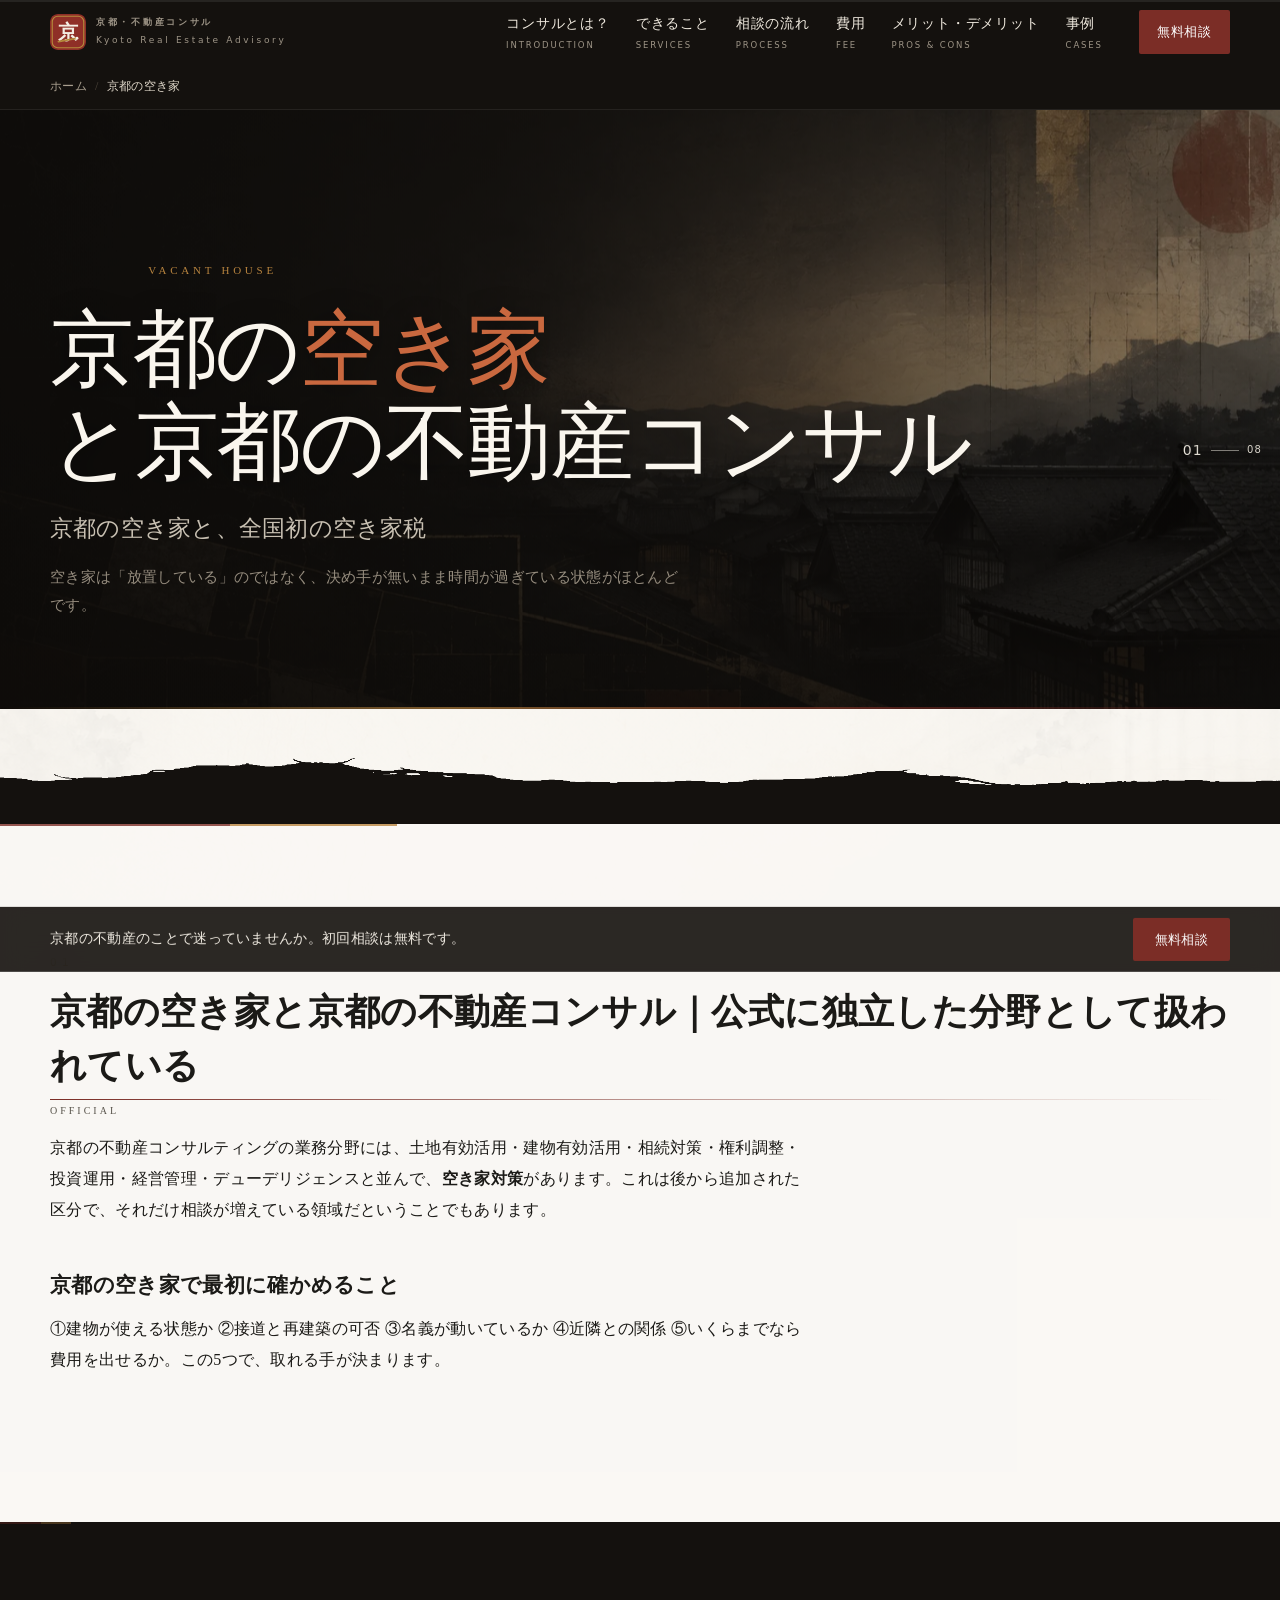
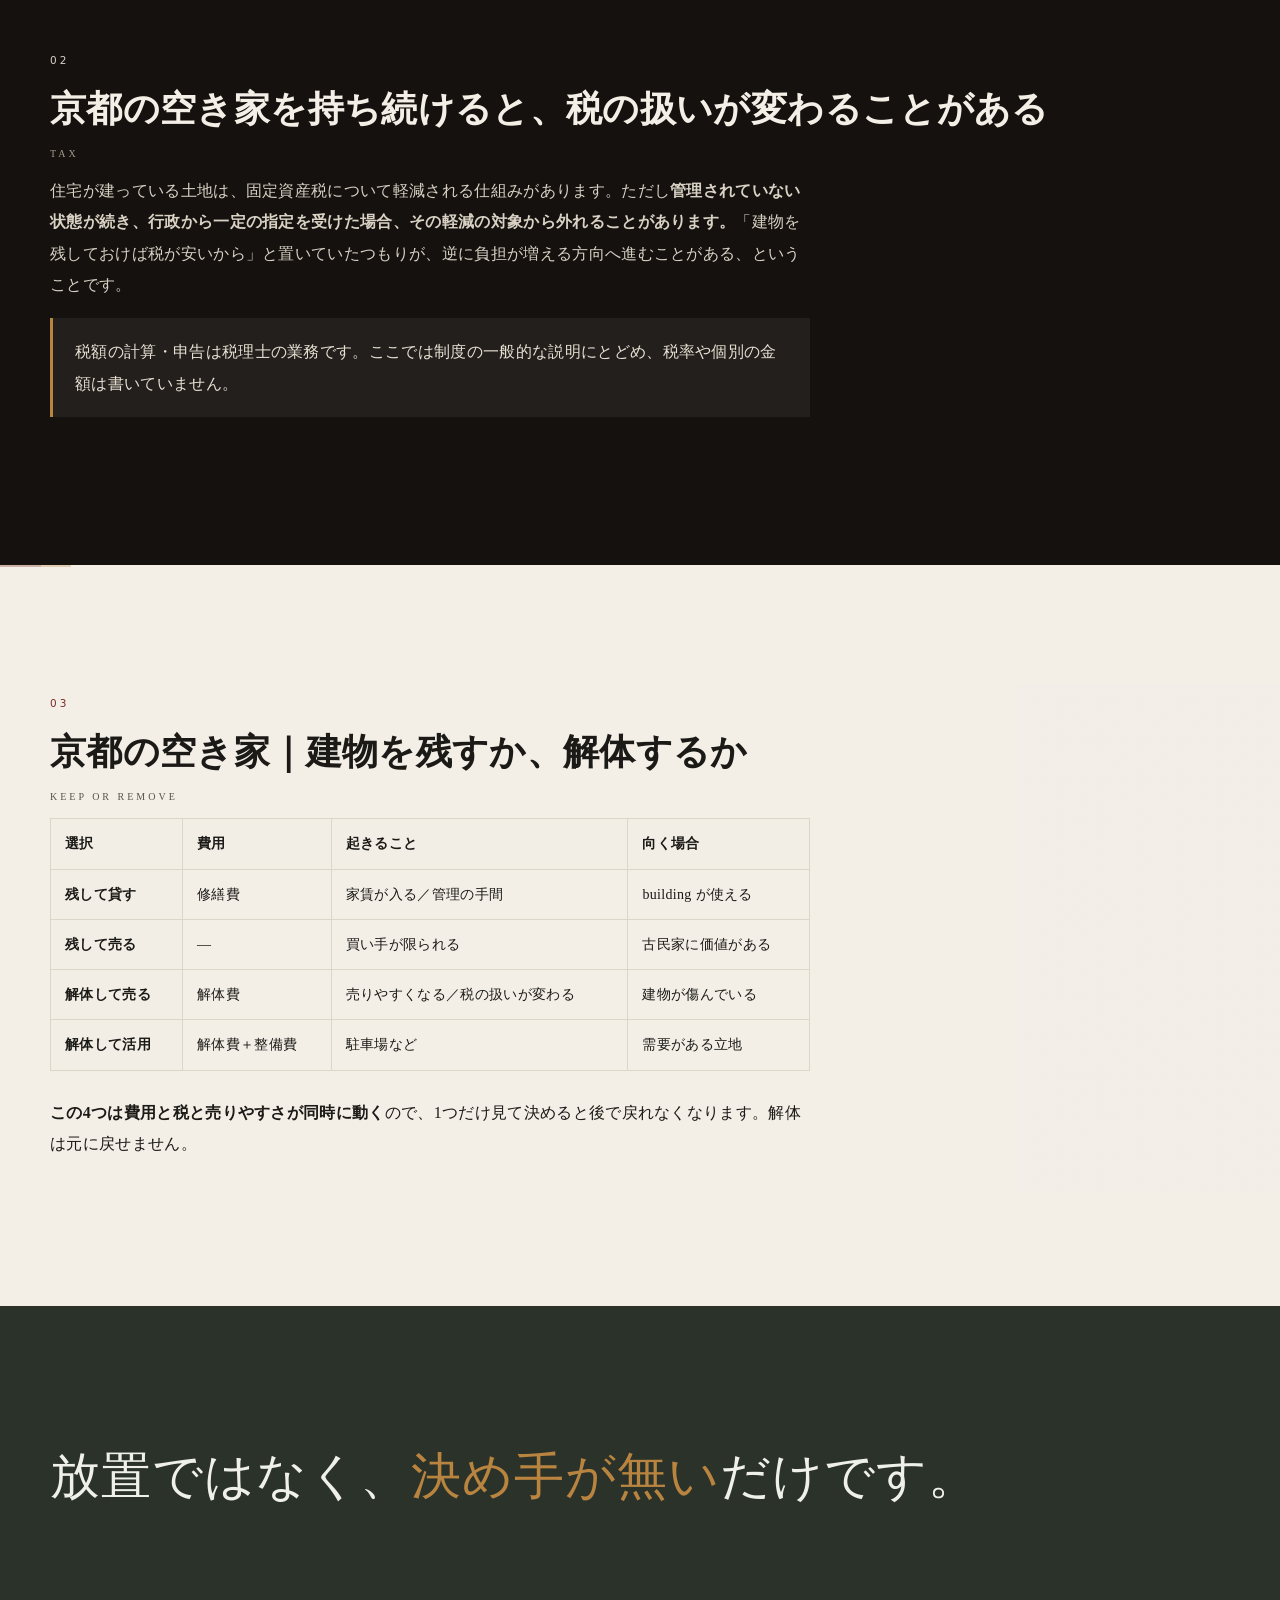
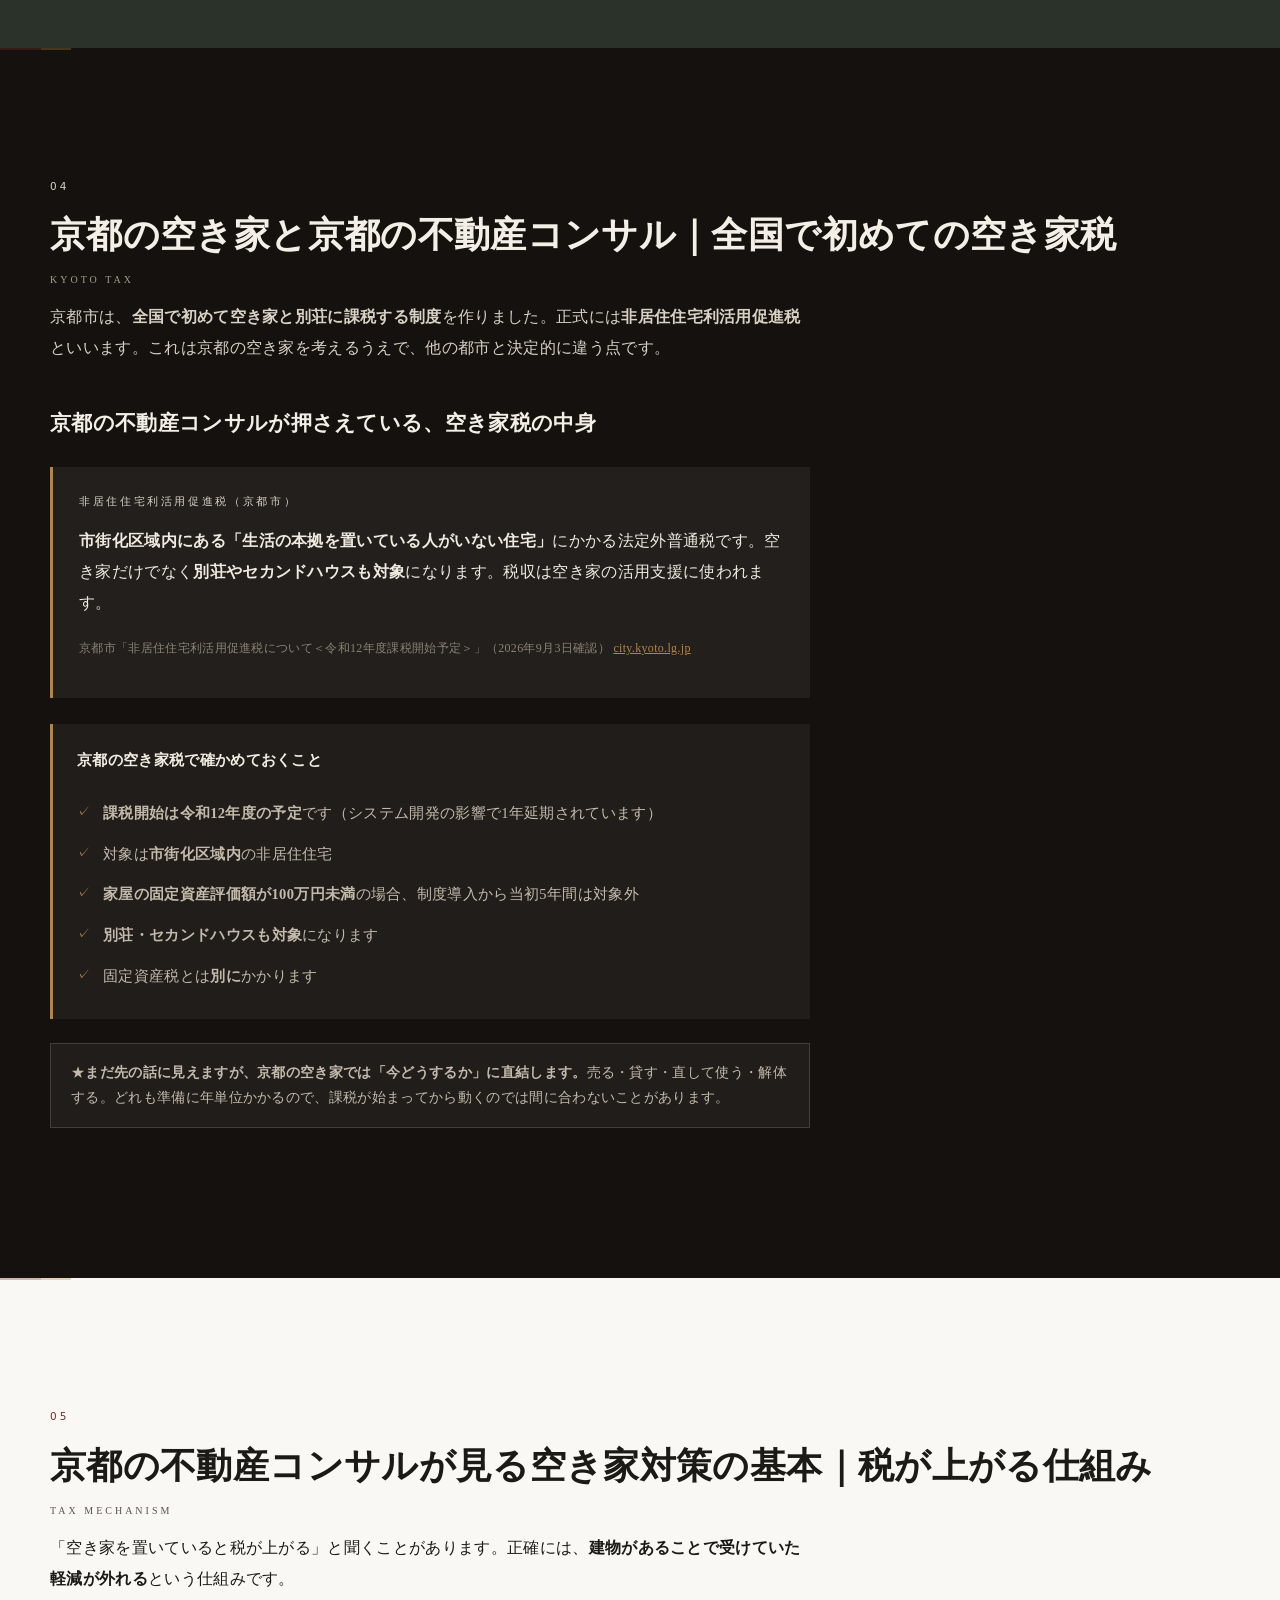
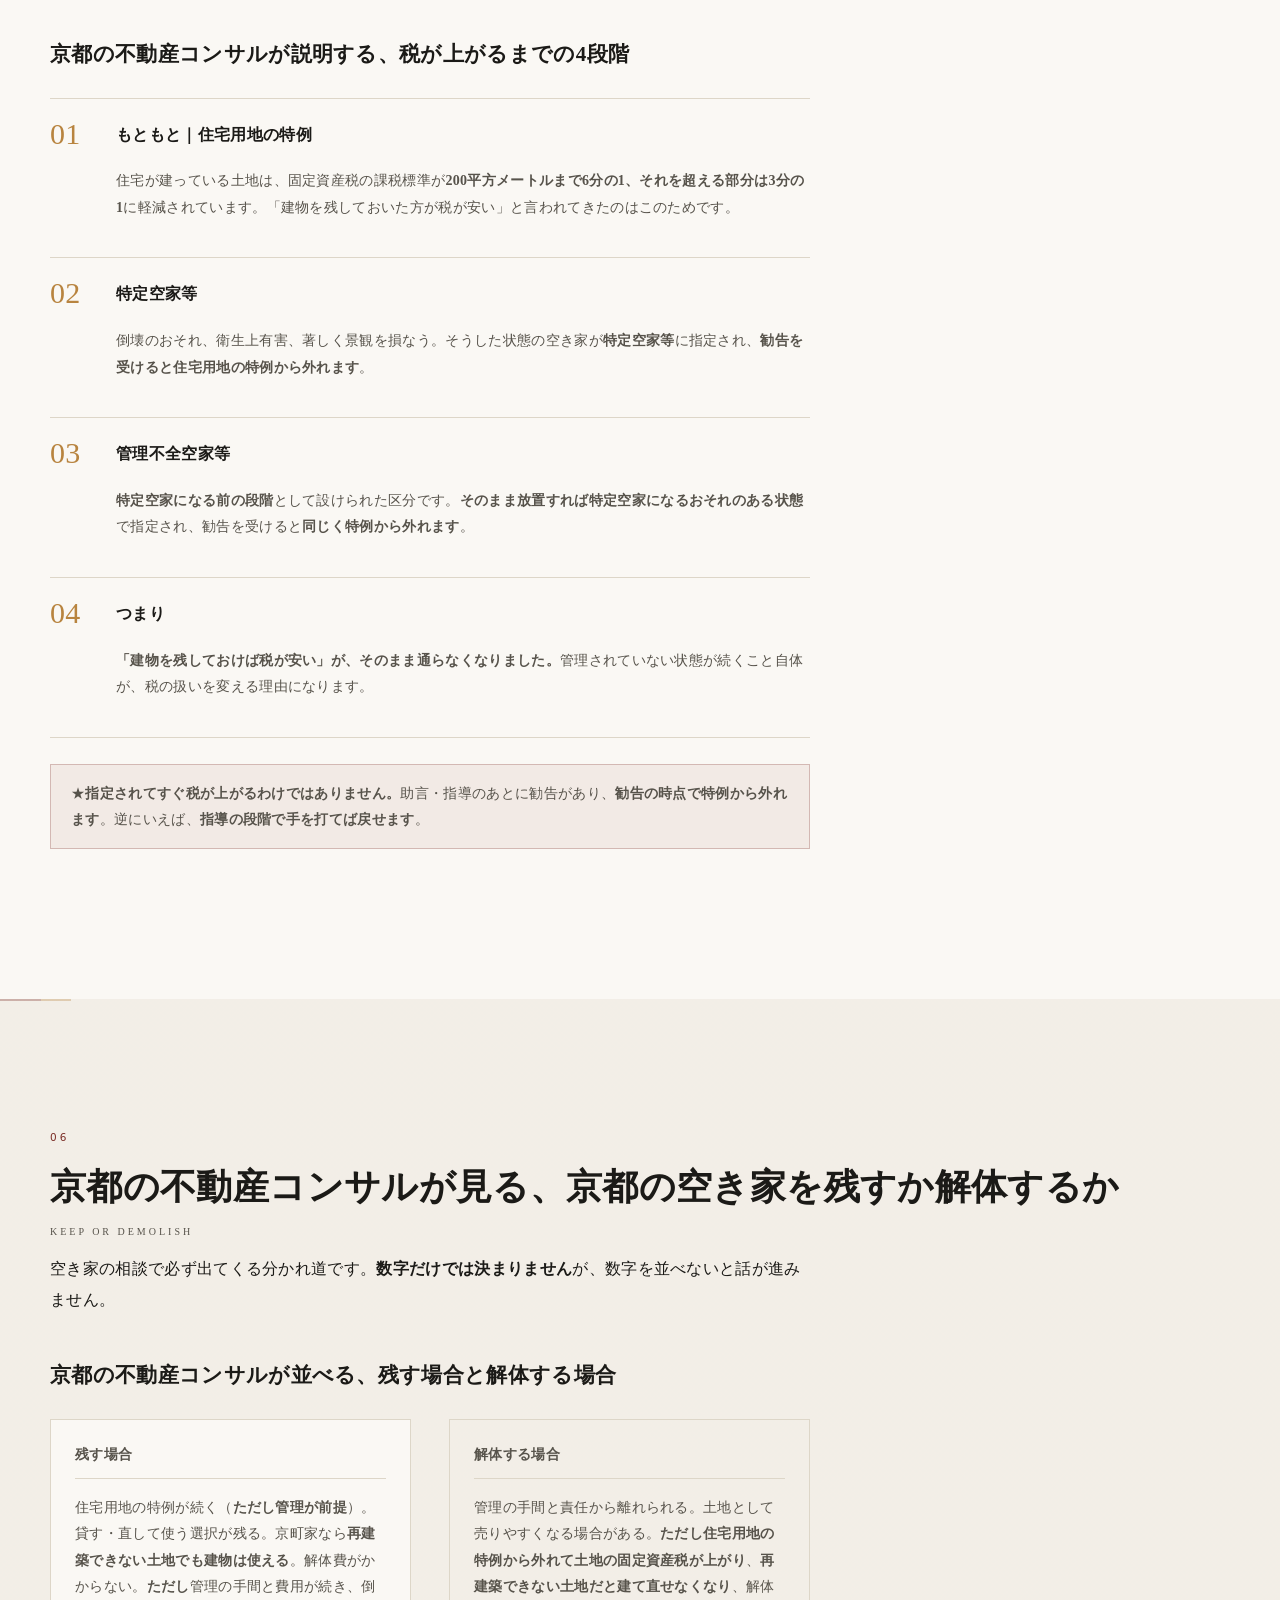
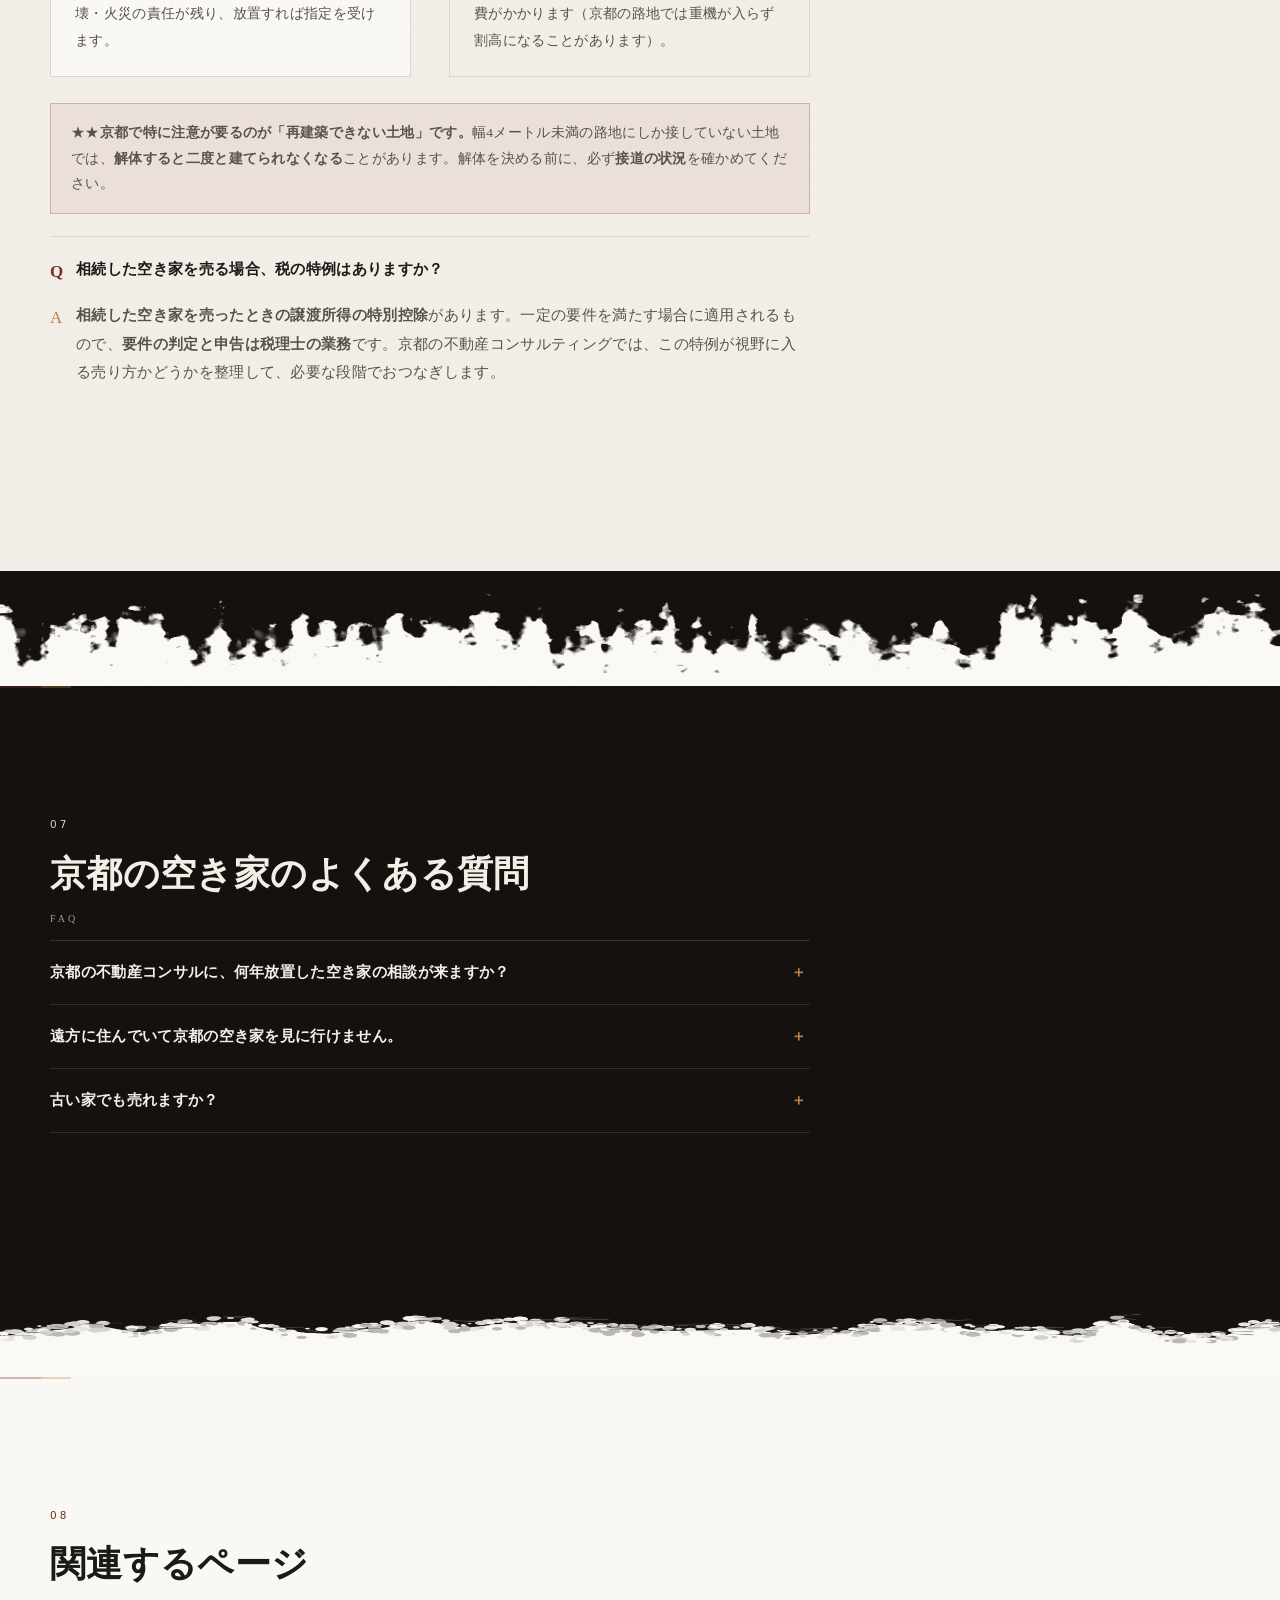
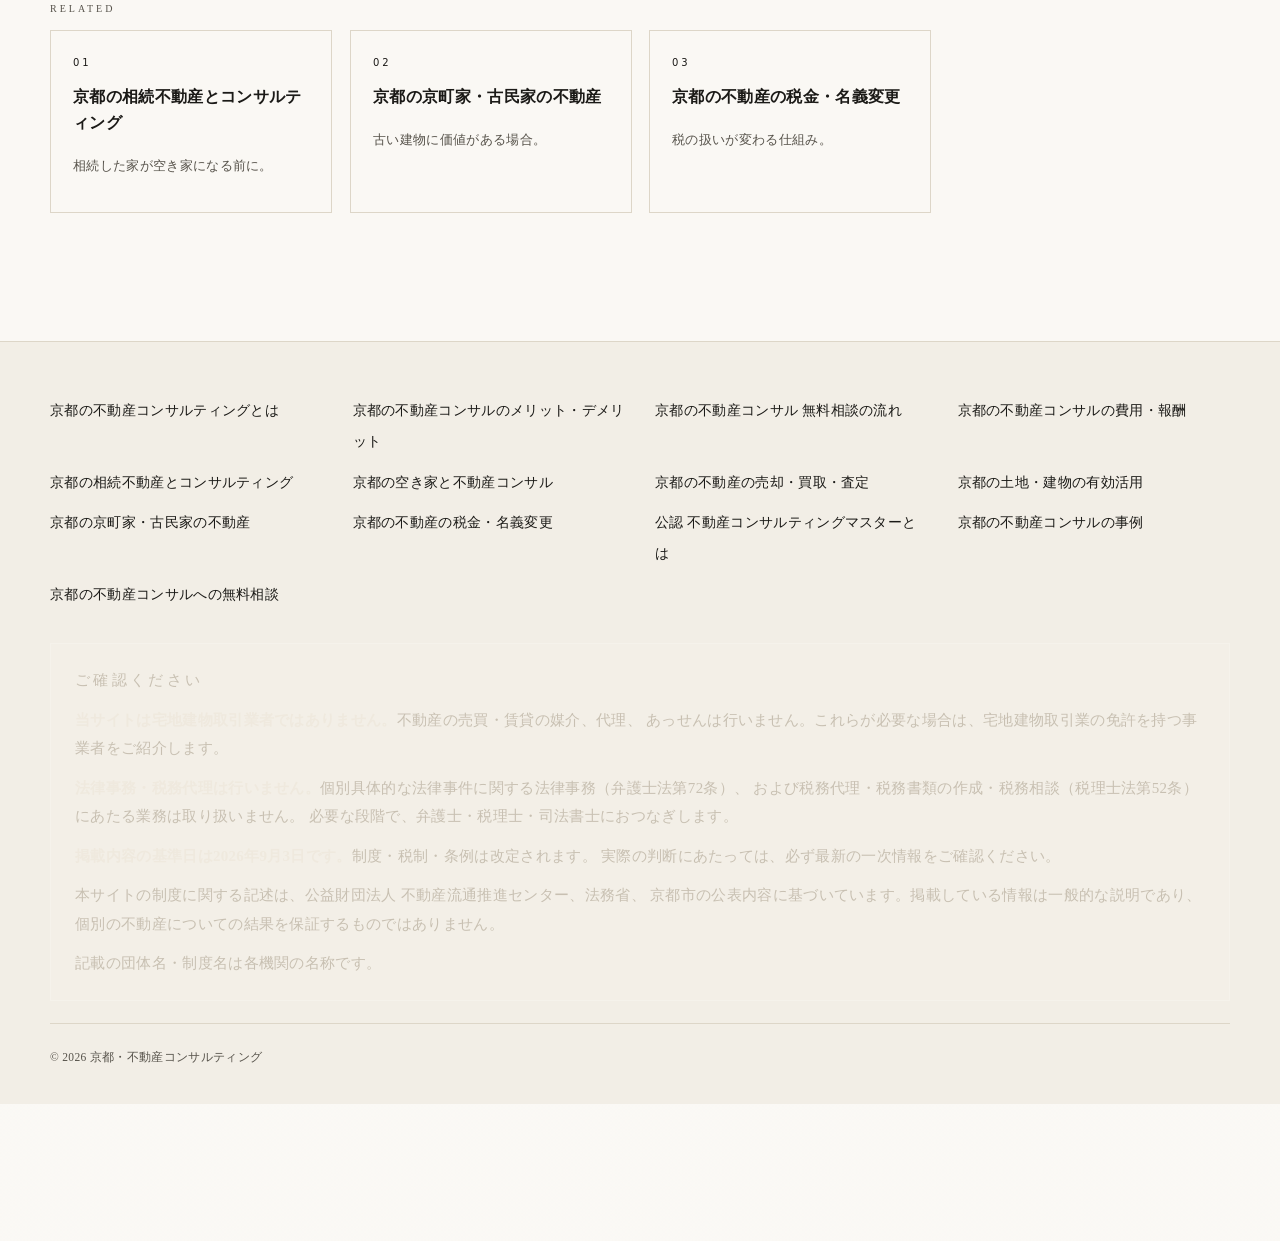
==== akiya/index.html @ 23664b86 "Initial site: 京都不動産コンサル全13ページとブランド資産" ====
<!doctype html>
<html lang="ja">
<head>
<meta charset="utf-8">
<meta name="viewport" content="width=device-width, initial-scale=1">
<title>京都の空き家と、全国初の空き家税</title>
<meta name="description" content="京都市は空き家と別荘に課税する制度を全国で初めて作りました。税が上がる仕組み、建物を残すか解体するか、再建築できない土地の注意点を並べています。空き家を持つ人が今どう動くかに直結します。">
<link rel="canonical" href="https://example.invalid/akiya/">
<meta name="robots" content="noindex,nofollow"><!-- ★未公開。公開時に外す -->
<meta property="og:type" content="article">
<meta property="og:title" content="京都の空き家と、全国初の空き家税">
<meta property="og:description" content="京都市は空き家と別荘に課税する制度を全国で初めて作りました。税が上がる仕組み、建物を残すか解体するか、再建築できない土地の注意点を並べています。空き家を持つ人が今どう動くかに直結します。">
<meta property="og:url" content="https://example.invalid/akiya/">
<meta property="og:site_name" content="京都の不動産コンサルティング">
<meta property="og:image" content="https://example.invalid/img/og_akiya-v2.png">
<meta property="og:image:secure_url" content="https://example.invalid/img/og_akiya-v2.png">
<meta property="og:image:type" content="image/png">
<meta property="og:image:width" content="1200">
<meta property="og:image:height" content="630">
<meta property="og:image:alt" content="京都の空き家と、全国初の空き家税｜京都の不動産コンサルティングの案内画像">
<meta property="og:locale" content="ja_JP">
<meta name="twitter:card" content="summary_large_image">
<meta name="twitter:title" content="京都の空き家と、全国初の空き家税">
<meta name="twitter:description" content="京都市は空き家と別荘に課税する制度を全国で初めて作りました。税が上がる仕組み、建物を残すか解体するか、再建築できない土地の注意点を並べています。空き家を持つ人が今どう動くかに直結します。">
<meta name="twitter:image" content="https://example.invalid/img/og_akiya-v2.png">
<meta name="twitter:image:alt" content="京都の空き家と、全国初の空き家税｜京都の不動産コンサルティングの案内画像">
<meta name="format-detection" content="telephone=no">
<meta name="application-name" content="京都・不動産コンサルティング">
<meta name="apple-mobile-web-app-title" content="京都不動産">
<meta name="theme-color" content="#14110e">
<meta name="msapplication-TileColor" content="#8f2f27">
<meta name="msapplication-config" content="../browserconfig.xml">
<link rel="icon" href="../favicon.ico" sizes="any">
<link rel="icon" href="../icons/favicon.svg" type="image/svg+xml">
<link rel="icon" href="../icons/favicon-32x32.png" type="image/png" sizes="32x32">
<link rel="icon" href="../icons/favicon-16x16.png" type="image/png" sizes="16x16">
<link rel="apple-touch-icon" href="../icons/apple-touch-icon.png" sizes="180x180">
<link rel="mask-icon" href="../icons/safari-pinned-tab.svg" color="#8f2f27">
<link rel="manifest" href="../site.webmanifest">
<link rel="preload" as="image" href="../img/kyoto-consult-hero-v1.webp" fetchpriority="high">
<link rel="stylesheet" href="../css/base.css">
<script type="application/ld+json">{"@context":"https://schema.org","@graph":[{"@type":"WebSite","@id":"https://example.invalid/#website","url":"https://example.invalid/","name":"京都の不動産コンサルティング","inLanguage":"ja","thumbnailUrl":"https://example.invalid/img/og_top-v2.png"},{"@type":"ProfessionalService","@id":"https://example.invalid/#biz","name":"京都の不動産コンサルティング","url":"https://example.invalid/","logo":"https://example.invalid/icons/icon-512.png","image":"https://example.invalid/img/og_top-v2.png","areaServed":{"@type":"AdministrativeArea","name":"京都府"},"knowsAbout":["不動産コンサルティング","相続","空き家","京町家","不動産の売却","土地活用","不動産の税金"],"description":"京都の不動産について、売る・貸す・活かす・遺すの前に、利害のない立場で選択肢を整理する不動産コンサルティング。"},{"@type":"BreadcrumbList","@id":"https://example.invalid/akiya/#crumb","itemListElement":[{"@type":"ListItem","position":1,"name":"ホーム","item":"https://example.invalid/"},{"@type":"ListItem","position":2,"name":"京都の空き家","item":"https://example.invalid/akiya/"}]},{"@type":"Article","@id":"https://example.invalid/akiya/#page","url":"https://example.invalid/akiya/","headline":"京都の空き家と、全国初の空き家税","description":"京都市は空き家と別荘に課税する制度を全国で初めて作りました。税が上がる仕組み、建物を残すか解体するか、再建築できない土地の注意点を並べています。空き家を持つ人が今どう動くかに直結します。","inLanguage":"ja","image":"https://example.invalid/img/og_akiya-v2.png","isPartOf":{"@id":"https://example.invalid/#website"},"breadcrumb":{"@id":"https://example.invalid/akiya/#crumb"},"about":{"@id":"https://example.invalid/#biz"}}]}</script>

</head>
<body class="kfc-page" data-page="akiya">
<a class="kfc-skip" href="#kfc-main">本文へ移動</a>
<div class="kfc-progress" aria-hidden="true"><i id="kfc-progress-bar"></i></div>
<div class="kfc-pre" id="kfc-pre" aria-hidden="true">
  <div class="kfc-pre__in">
    <p class="kfc-pre__t">京都 <i>&times;</i> 不動産 <i>&times;</i> コンサルティング</p>
    <p class="kfc-pre__s">KYOTO REAL ESTATE CONSULTING</p>
  </div>
  <p class="kfc-pre__n"><b id="kfc-pre-n">0</b>%</p>
  <div class="kfc-pre__bar"><i id="kfc-pre-bar"></i></div>
</div>
<header class="kfc-gnav" id="kfc-gnav">
  <div class="kfc-wrap kfc-gnav__in">
    <a class="kfc-gnav__brand" href="../"><img src="../icons/favicon.svg" alt="" width="36" height="36"><span class="kfc-gnav__brand-copy"><b>京都・不動産コンサル</b><span>Kyoto Real Estate Advisory</span></span></a>
    <button class="kfc-burger" id="kfc-burger" aria-label="メニュー" aria-expanded="false"><span></span><span></span><span></span></button>
    <ul class="kfc-gnav__list" id="kfc-gnav-list">
      <li><a class="kfc-gnav__a" href="../">コンサルとは？<small>Introduction</small></a></li>
      <li><a class="kfc-gnav__a" href="../#can">できること<small>Services</small></a>
        <ul class="kfc-gnav__child">
          <li><a href="../souzoku/">京都の相続不動産</a></li>
          <li><a href="../akiya/">京都の空き家</a></li>
          <li><a href="../baikyaku/">京都の不動産の売却・買取</a></li>
          <li><a href="../katsuyou/">京都の土地・建物の活用</a></li>
          <li><a href="../machiya/">京都の京町家・古民家</a></li>
          <li><a href="../tax/">京都の不動産の税金・名義変更</a></li>
        </ul></li>
      <li><a class="kfc-gnav__a" href="../flow/">相談の流れ<small>Process</small></a></li>
      <li><a class="kfc-gnav__a" href="../fee/">費用<small>Fee</small></a></li>
      <li><a class="kfc-gnav__a" href="../merit/">メリット・デメリット<small>Pros & Cons</small></a></li>
      <li><a class="kfc-gnav__a" href="../case/">事例<small>Cases</small></a></li>
      <li class="kfc-gnav__mobile-cta"><a href="../contact/">初回無料相談<small>CONTACT</small></a></li>
    </ul>
    <a class="kfc-gnav__cta" href="../contact/">無料相談</a>
  </div>
</header>
<main id="kfc-main">
<nav class="kfc-crumb" aria-label="パンくず">
  <div class="kfc-wrap">
  <ol>
    <li><a href="/">ホーム</a></li>
    <li aria-current="page">京都の空き家</li>
  </ol>
  </div>
</nav>

<section class="kfc-phero">
  <div class="kfc-phero__bg"></div>
  <div class="kfc-phero__plan" aria-hidden="true"></div>
  <div class="kfc-wrap">
    <p class="kfc-hero__eyebrow">VACANT HOUSE</p>
    <p class="kfc-phero__name">京都の<i>空き家</i><br>と京都の不動産コンサル</p>
    <h1 class="kfc-phero__h">京都の空き家と、全国初の空き家税</h1>
    <p class="kfc-phero__d">空き家は「放置している」のではなく、決め手が無いまま時間が過ぎている状態がほとんどです。</p>
  </div>
</section>
<div class="kfc-cut kfc-cut--chiso kfc-cut--ink" aria-hidden="true"></div>

<section class="kfc-sec " id="official" data-kfc-section>
  <div class="kfc-wrap">
    <p class="kfc-sec__no">01</p>
    <h2 class="kfc-sec__h">京都の空き家と京都の不動産コンサル｜公式に独立した分野として扱われている</h2>
    <p class="kfc-sec__en">Official</p>
    <div class="kfc-read">
      <p>京都の不動産コンサルティングの業務分野には、土地有効活用・建物有効活用・相続対策・権利調整・投資運用・経営管理・デューデリジェンスと並んで、<b>空き家対策</b>があります。これは後から追加された区分で、それだけ相談が増えている領域だということでもあります。</p>
      <h3 class="kfc-sub">京都の空き家で最初に確かめること</h3>
      <p>①建物が使える状態か ②接道と再建築の可否 ③名義が動いているか ④近隣との関係 ⑤いくらまでなら費用を出せるか。この5つで、取れる手が決まります。</p>
    </div>
  </div>
</section>

<section class="kfc-sec kfc-sec--dark" id="tax" data-kfc-section>
  <div class="kfc-wrap">
    <p class="kfc-sec__no">02</p>
    <h2 class="kfc-sec__h">京都の空き家を持ち続けると、税の扱いが変わることがある</h2>
    <p class="kfc-sec__en">Tax</p>
    <div class="kfc-read">
      <p>住宅が建っている土地は、固定資産税について軽減される仕組みがあります。ただし<b>管理されていない状態が続き、行政から一定の指定を受けた場合、その軽減の対象から外れることがあります。</b>「建物を残しておけば税が安いから」と置いていたつもりが、逆に負担が増える方向へ進むことがある、ということです。</p>
      <div class="kfc-warn"><p>税額の計算・申告は税理士の業務です。ここでは制度の一般的な説明にとどめ、税率や個別の金額は書いていません。</p></div>
    </div>
  </div>
</section>

<section class="kfc-sec kfc-sec--tint" id="keep" data-kfc-section>
  <div class="kfc-wrap">
    <p class="kfc-sec__no">03</p>
    <h2 class="kfc-sec__h">京都の空き家｜建物を残すか、解体するか</h2>
    <p class="kfc-sec__en">Keep or remove</p>
    <div class="kfc-read">
      <div class="kfc-table">
        <table>
          <thead><tr><th>選択</th><th>費用</th><th>起きること</th><th>向く場合</th></tr></thead>
          <tbody>
            <tr><th>残して貸す</th><td>修繕費</td><td>家賃が入る／管理の手間</td><td>building が使える</td></tr>
            <tr><th>残して売る</th><td>—</td><td>買い手が限られる</td><td>古民家に価値がある</td></tr>
            <tr><th>解体して売る</th><td>解体費</td><td>売りやすくなる／税の扱いが変わる</td><td>建物が傷んでいる</td></tr>
            <tr><th>解体して活用</th><td>解体費＋整備費</td><td>駐車場など</td><td>需要がある立地</td></tr>
          </tbody>
        </table>
      </div>
      <p><b>この4つは費用と税と売りやすさが同時に動く</b>ので、1つだけ見て決めると後で戻れなくなります。解体は元に戻せません。</p>
    </div>
  </div>
</section>

<section class="kfc-lead kfc-lead--moss">
  <div class="kfc-wrap">
        <p class="kfc-lead__t" data-reveal>放置ではなく、<em>決め手が無い</em>だけです。</p>
  </div>
</section>

<section class="kfc-sec kfc-sec--dark" id="kyototax" data-kfc-section>
  <div class="kfc-wrap">
    <p class="kfc-sec__no">04</p>
    <h2 class="kfc-sec__h">京都の空き家と京都の不動産コンサル｜全国で初めての空き家税</h2>
    <p class="kfc-sec__en">Kyoto tax</p>
    <div class="kfc-read">
      <p>京都市は、<b>全国で初めて空き家と別荘に課税する制度</b>を作りました。正式には<b>非居住住宅利活用促進税</b>といいます。これは京都の空き家を考えるうえで、他の都市と決定的に違う点です。</p>
      <h3 class="kfc-sub">京都の不動産コンサルが押さえている、空き家税の中身</h3>
    <div class="kfc-def">
      <p class="kfc-def__w">非居住住宅利活用促進税（京都市）</p>
      <p class="kfc-def__b"><b>市街化区域内にある「生活の本拠を置いている人がいない住宅」</b>にかかる法定外普通税です。空き家だけでなく<b>別荘やセカンドハウスも対象</b>になります。税収は空き家の活用支援に使われます。</p><p class="kfc-def__s">京都市「非居住住宅利活用促進税について＜令和12年度課税開始予定＞」（2026年9月3日確認） <a href="https://www.city.kyoto.lg.jp/gyozai/page/0000296672.html" target="_blank" rel="noopener">city.kyoto.lg.jp</a></p>
    </div>
    <div class="kfc-check">
      <p class="kfc-check__t">京都の空き家税で確かめておくこと</p>
      <ul class="kfc-check__l">
        <li><b>課税開始は令和12年度の予定</b>です（システム開発の影響で1年延期されています）</li>
        <li>対象は<b>市街化区域内</b>の非居住住宅</li>
        <li><b>家屋の固定資産評価額が100万円未満</b>の場合、制度導入から当初5年間は対象外</li>
        <li><b>別荘・セカンドハウスも対象</b>になります</li>
        <li>固定資産税とは<b>別に</b>かかります</li>
      </ul>
    </div>
    <aside class="kfc-note "><p>★<b>まだ先の話に見えますが、京都の空き家では「今どうするか」に直結します。</b>売る・貸す・直して使う・解体する。どれも準備に年単位かかるので、課税が始まってから動くのでは間に合わないことがあります。</p></aside>
    </div>
  </div>
</section>

<section class="kfc-sec " id="taxup" data-kfc-section>
  <div class="kfc-wrap">
    <p class="kfc-sec__no">05</p>
    <h2 class="kfc-sec__h">京都の不動産コンサルが見る空き家対策の基本｜税が上がる仕組み</h2>
    <p class="kfc-sec__en">Tax mechanism</p>
    <div class="kfc-read">
      <p>「空き家を置いていると税が上がる」と聞くことがあります。正確には、<b>建物があることで受けていた軽減が外れる</b>という仕組みです。</p>
      <h3 class="kfc-sub">京都の不動産コンサルが説明する、税が上がるまでの4段階</h3>
    <ol class="kfc-step">
      <li class="kfc-step__i"><p class="kfc-step__n">01</p><div><p class="kfc-step__t">もともと｜住宅用地の特例</p><p class="kfc-step__d">住宅が建っている土地は、固定資産税の課税標準が<b>200平方メートルまで6分の1、それを超える部分は3分の1</b>に軽減されています。「建物を残しておいた方が税が安い」と言われてきたのはこのためです。</p></div></li>
      <li class="kfc-step__i"><p class="kfc-step__n">02</p><div><p class="kfc-step__t">特定空家等</p><p class="kfc-step__d">倒壊のおそれ、衛生上有害、著しく景観を損なう。そうした状態の空き家が<b>特定空家等</b>に指定され、<b>勧告を受けると住宅用地の特例から外れます</b>。</p></div></li>
      <li class="kfc-step__i"><p class="kfc-step__n">03</p><div><p class="kfc-step__t">管理不全空家等</p><p class="kfc-step__d"><b>特定空家になる前の段階</b>として設けられた区分です。<b>そのまま放置すれば特定空家になるおそれのある状態</b>で指定され、勧告を受けると<b>同じく特例から外れます</b>。</p></div></li>
      <li class="kfc-step__i"><p class="kfc-step__n">04</p><div><p class="kfc-step__t">つまり</p><p class="kfc-step__d"><b>「建物を残しておけば税が安い」が、そのまま通らなくなりました。</b>管理されていない状態が続くこと自体が、税の扱いを変える理由になります。</p></div></li>
    </ol>
    <aside class="kfc-note kfc-note--warn"><p>★<b>指定されてすぐ税が上がるわけではありません。</b>助言・指導のあとに勧告があり、<b>勧告の時点で特例から外れます</b>。逆にいえば、<b>指導の段階で手を打てば戻せます</b>。</p></aside>
    </div>
  </div>
</section>

<section class="kfc-sec kfc-sec--tint" id="keepordemolish" data-kfc-section>
  <div class="kfc-wrap">
    <p class="kfc-sec__no">06</p>
    <h2 class="kfc-sec__h">京都の不動産コンサルが見る、京都の空き家を残すか解体するか</h2>
    <p class="kfc-sec__en">Keep or demolish</p>
    <div class="kfc-read">
      <p>空き家の相談で必ず出てくる分かれ道です。<b>数字だけでは決まりません</b>が、数字を並べないと話が進みません。</p>
      <h3 class="kfc-sub">京都の不動産コンサルが並べる、残す場合と解体する場合</h3>
    <div class="kfc-vs kfc-two">
      <div class="kfc-vs__i" data-reveal><p class="kfc-vs__t">残す場合</p><p>住宅用地の特例が続く（<b>ただし管理が前提</b>）。貸す・直して使う選択が残る。京町家なら<b>再建築できない土地でも建物は使える</b>。解体費がかからない。<b>ただし</b>管理の手間と費用が続き、倒壊・火災の責任が残り、放置すれば指定を受けます。</p></div>
      <div class="kfc-vs__i kfc-vs__i--b" data-reveal data-delay="1"><p class="kfc-vs__t">解体する場合</p><p>管理の手間と責任から離れられる。土地として売りやすくなる場合がある。<b>ただし</b><b>住宅用地の特例から外れて土地の固定資産税が上がり</b>、<b>再建築できない土地だと建て直せなくなり</b>、解体費がかかります（京都の路地では重機が入らず割高になることがあります）。</p></div>
    </div>
    <aside class="kfc-note kfc-note--warn"><p>★★<b>京都で特に注意が要るのが「再建築できない土地」です。</b>幅4メートル未満の路地にしか接していない土地では、<b>解体すると二度と建てられなくなる</b>ことがあります。解体を決める前に、必ず<b>接道の状況</b>を確かめてください。</p></aside>
    <div class="kfc-qa">
      <p class="kfc-qa__q">相続した空き家を売る場合、税の特例はありますか？</p>
      <p class="kfc-qa__a"><b>相続した空き家を売ったときの譲渡所得の特別控除</b>があります。一定の要件を満たす場合に適用されるもので、<b>要件の判定と申告は税理士の業務</b>です。京都の不動産コンサルティングでは、この特例が視野に入る売り方かどうかを整理して、必要な段階でおつなぎします。</p>
    </div>
    </div>
  </div>
</section>
<div class="kfc-cut kfc-cut--sumi kfc-cut--ink" aria-hidden="true"></div>

<section class="kfc-sec kfc-sec--dark" id="faq" data-kfc-section>
  <div class="kfc-wrap">
    <p class="kfc-sec__no">07</p>
    <h2 class="kfc-sec__h">京都の空き家のよくある質問</h2>
    <p class="kfc-sec__en">FAQ</p>
    <div class="kfc-read kfc-faq">
      <details><summary>京都の不動産コンサルに、何年放置した空き家の相談が来ますか？</summary><p>年数そのものより状態です。管理されていない状態が続くと、行政からの指導や指定の対象になり得ます。</p></details>
      <details><summary>遠方に住んでいて京都の空き家を見に行けません。</summary><p>現地の確認は京都の不動産コンサルで行えます。写真と状態を整理してお渡しします。</p></details>
      <details><summary>古い家でも売れますか？</summary><p>建物としてではなく土地として売る、あるいは古民家として売る、で話が変わります。まず接道と再建築の可否を確かめます。</p></details>
    </div>
  </div>
</section>
<div class="kfc-cut kfc-cut--washi kfc-cut--ink" aria-hidden="true"></div>

<section class="kfc-sec " id="related" data-kfc-section>
  <div class="kfc-wrap">
    <p class="kfc-sec__no">08</p>
    <h2 class="kfc-sec__h">関連するページ</h2>
    <p class="kfc-sec__en">Related</p>
    <div class="kfc-cards">
      <a class="kfc-card" href="../souzoku/" data-reveal><p class="kfc-card__n">01</p><p class="kfc-card__t">京都の相続不動産とコンサルティング</p><p class="kfc-card__d">相続した家が空き家になる前に。</p></a>
      <a class="kfc-card" href="../machiya/" data-reveal data-delay="1"><p class="kfc-card__n">02</p><p class="kfc-card__t">京都の京町家・古民家の不動産</p><p class="kfc-card__d">古い建物に価値がある場合。</p></a>
      <a class="kfc-card" href="../tax/" data-reveal data-delay="2"><p class="kfc-card__n">03</p><p class="kfc-card__t">京都の不動産の税金・名義変更</p><p class="kfc-card__d">税の扱いが変わる仕組み。</p></a>
    </div>
  </div>
</section>

</main>
<aside class="kfc-rail" id="kfc-rail" aria-label="ページ内の現在位置">
  <p class="kfc-rail__count" aria-hidden="true"><b id="kfc-rail-current">01</b><i></i><span id="kfc-rail-total">01</span></p>
  <ol class="kfc-rail__list" id="kfc-rail-list"></ol>
</aside>
<footer class="kfc-foot">
  <div class="kfc-wrap">
    <ul class="kfc-fnav">
      <li><a href="../">京都の不動産コンサルティングとは</a></li>
      <li><a href="../merit/">京都の不動産コンサルのメリット・デメリット</a></li>
      <li><a href="../flow/">京都の不動産コンサル 無料相談の流れ</a></li>
      <li><a href="../fee/">京都の不動産コンサルの費用・報酬</a></li>
      <li><a href="../souzoku/">京都の相続不動産とコンサルティング</a></li>
      <li><a href="../akiya/">京都の空き家と不動産コンサル</a></li>
      <li><a href="../baikyaku/">京都の不動産の売却・買取・査定</a></li>
      <li><a href="../katsuyou/">京都の土地・建物の有効活用</a></li>
      <li><a href="../machiya/">京都の京町家・古民家の不動産</a></li>
      <li><a href="../tax/">京都の不動産の税金・名義変更</a></li>
      <li><a href="../master/">公認 不動産コンサルティングマスターとは</a></li>
      <li><a href="../case/">京都の不動産コンサルの事例</a></li>
      <li><a href="../contact/">京都の不動産コンサルへの無料相談</a></li>
    </ul>
    <div class="kfc-foot__note">
      <p class="kfc-foot__note-t">ご確認ください</p>
      <p><b>当サイトは宅地建物取引業者ではありません。</b>不動産の売買・賃貸の媒介、代理、
      あっせんは行いません。これらが必要な場合は、宅地建物取引業の免許を持つ事業者をご紹介します。</p>
      <p><b>法律事務・税務代理は行いません。</b>個別具体的な法律事件に関する法律事務（弁護士法第72条）、
      および税務代理・税務書類の作成・税務相談（税理士法第52条）にあたる業務は取り扱いません。
      必要な段階で、弁護士・税理士・司法書士におつなぎします。</p>
      <p><b>掲載内容の基準日は2026年9月3日です。</b>制度・税制・条例は改定されます。
      実際の判断にあたっては、必ず最新の一次情報をご確認ください。</p>
      <p>本サイトの制度に関する記述は、公益財団法人 不動産流通推進センター、法務省、
      京都市の公表内容に基づいています。掲載している情報は一般的な説明であり、
      個別の不動産についての結果を保証するものではありません。</p>
      <p>記載の団体名・制度名は各機関の名称です。</p>
    </div>
    <div class="kfc-foot__meta">
      <p>&copy; 2026 京都・不動産コンサルティング</p>
    </div>
  </div>
</footer>

<div class="kfc-stick" id="kfc-stick">
  <div class="kfc-wrap kfc-stick__in">
    <p class="kfc-stick__t">京都の不動産のことで迷っていませんか。初回相談は無料です。</p>
    <a class="kfc-stick__b" href="../contact/">無料相談</a>
  </div>
</div>

<script src="../js/app.js" defer></script>
</body>
</html>
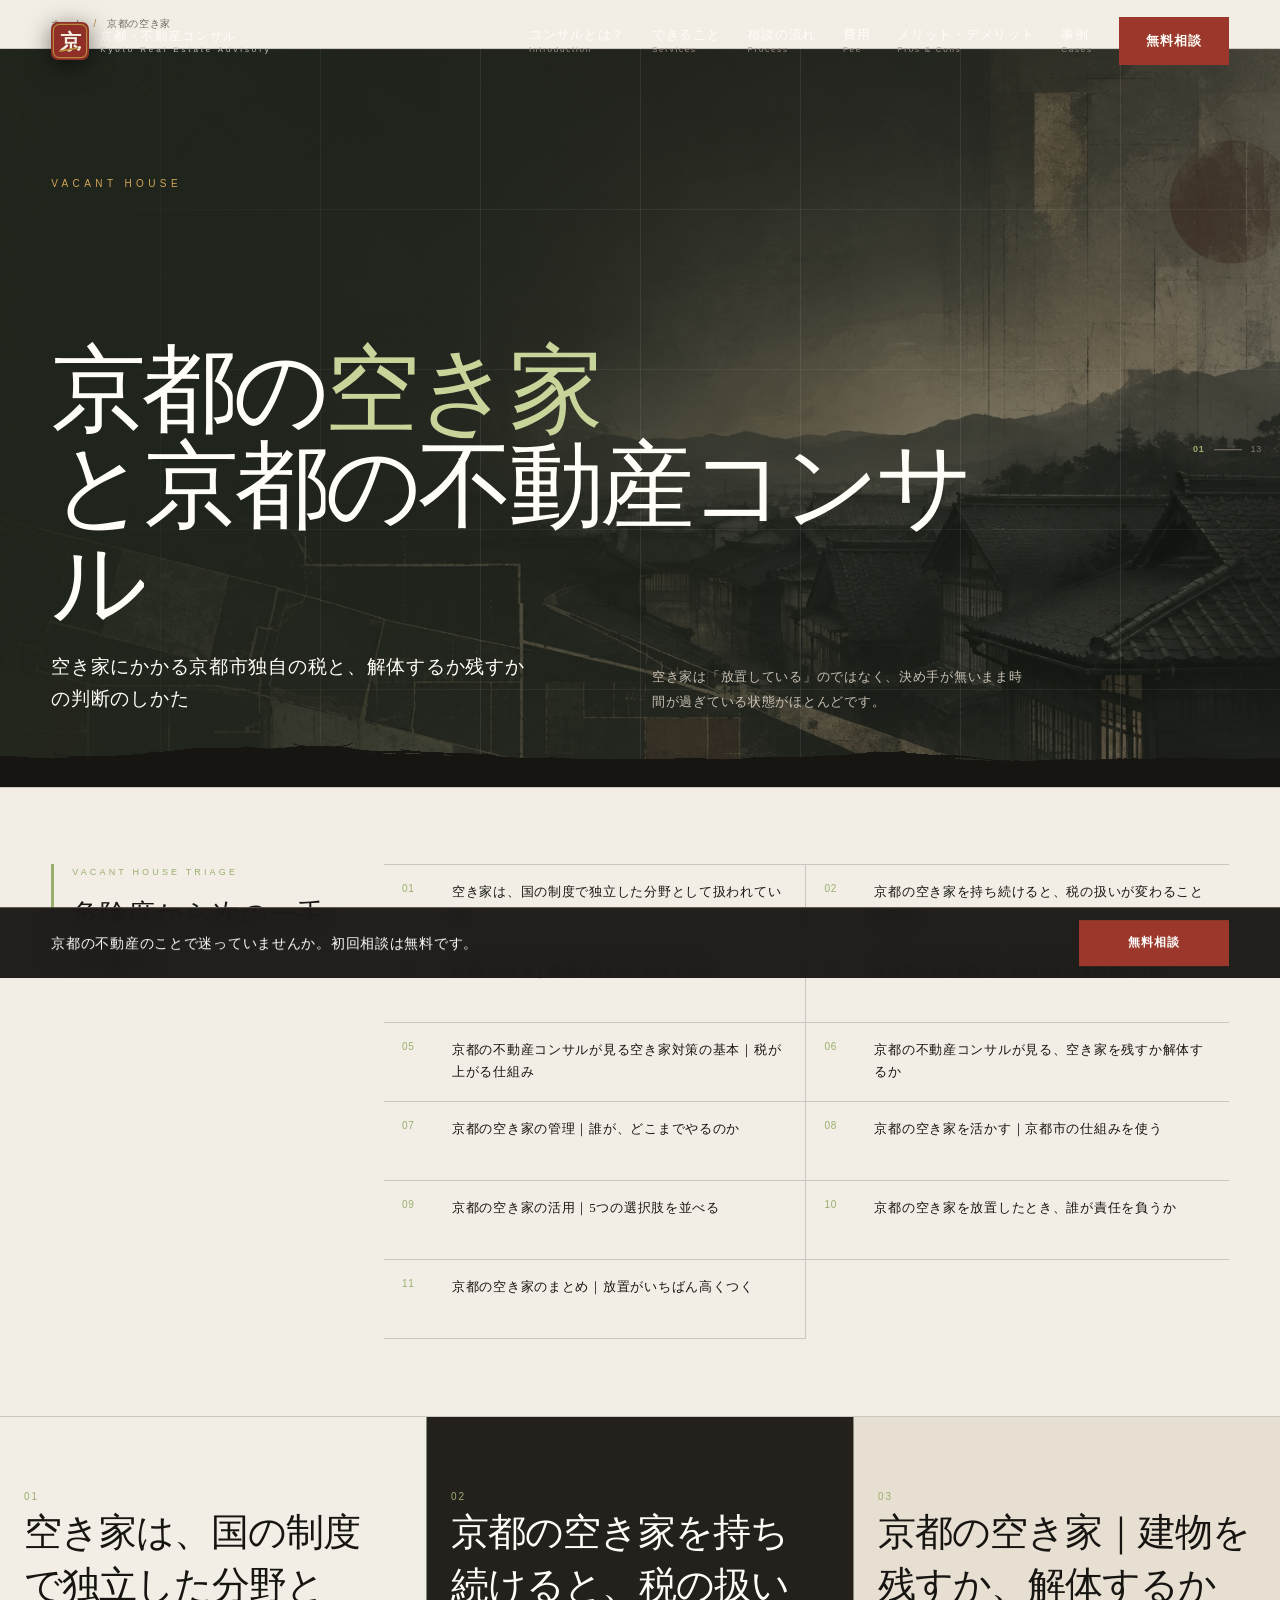
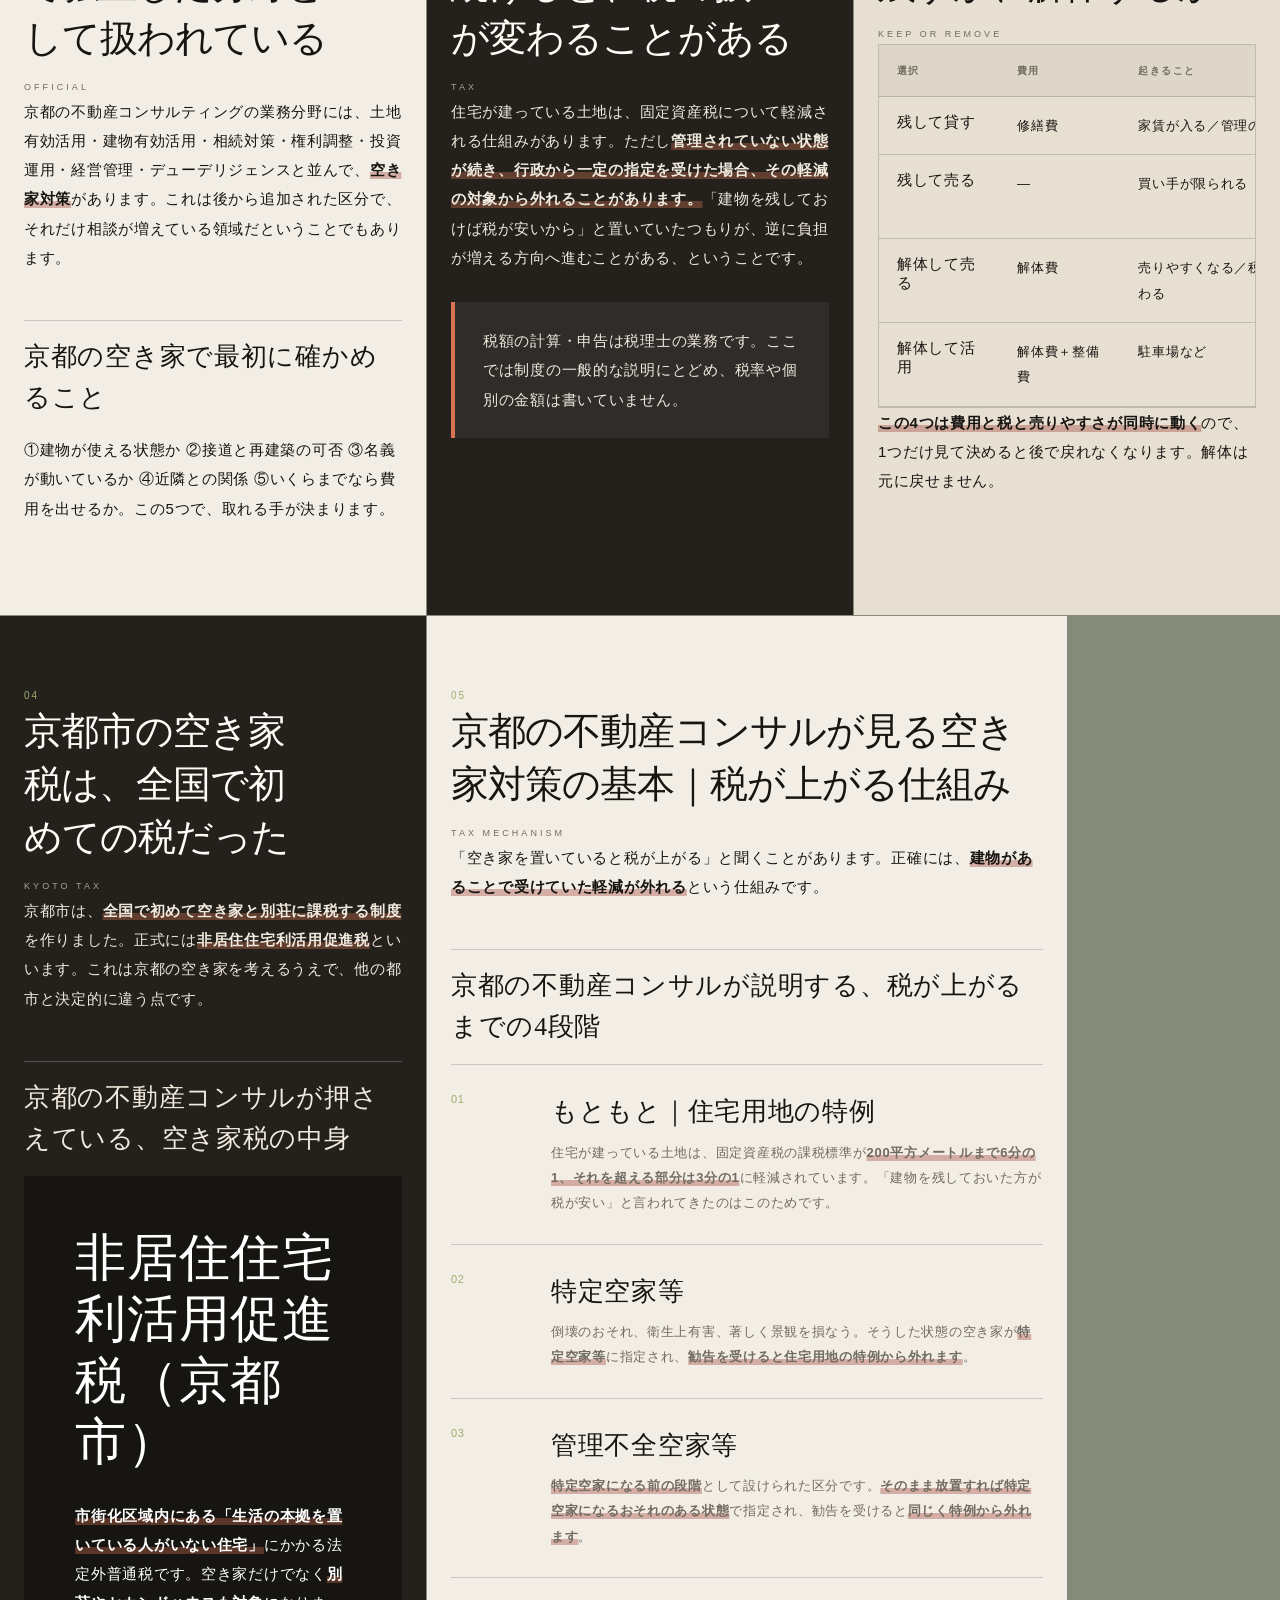
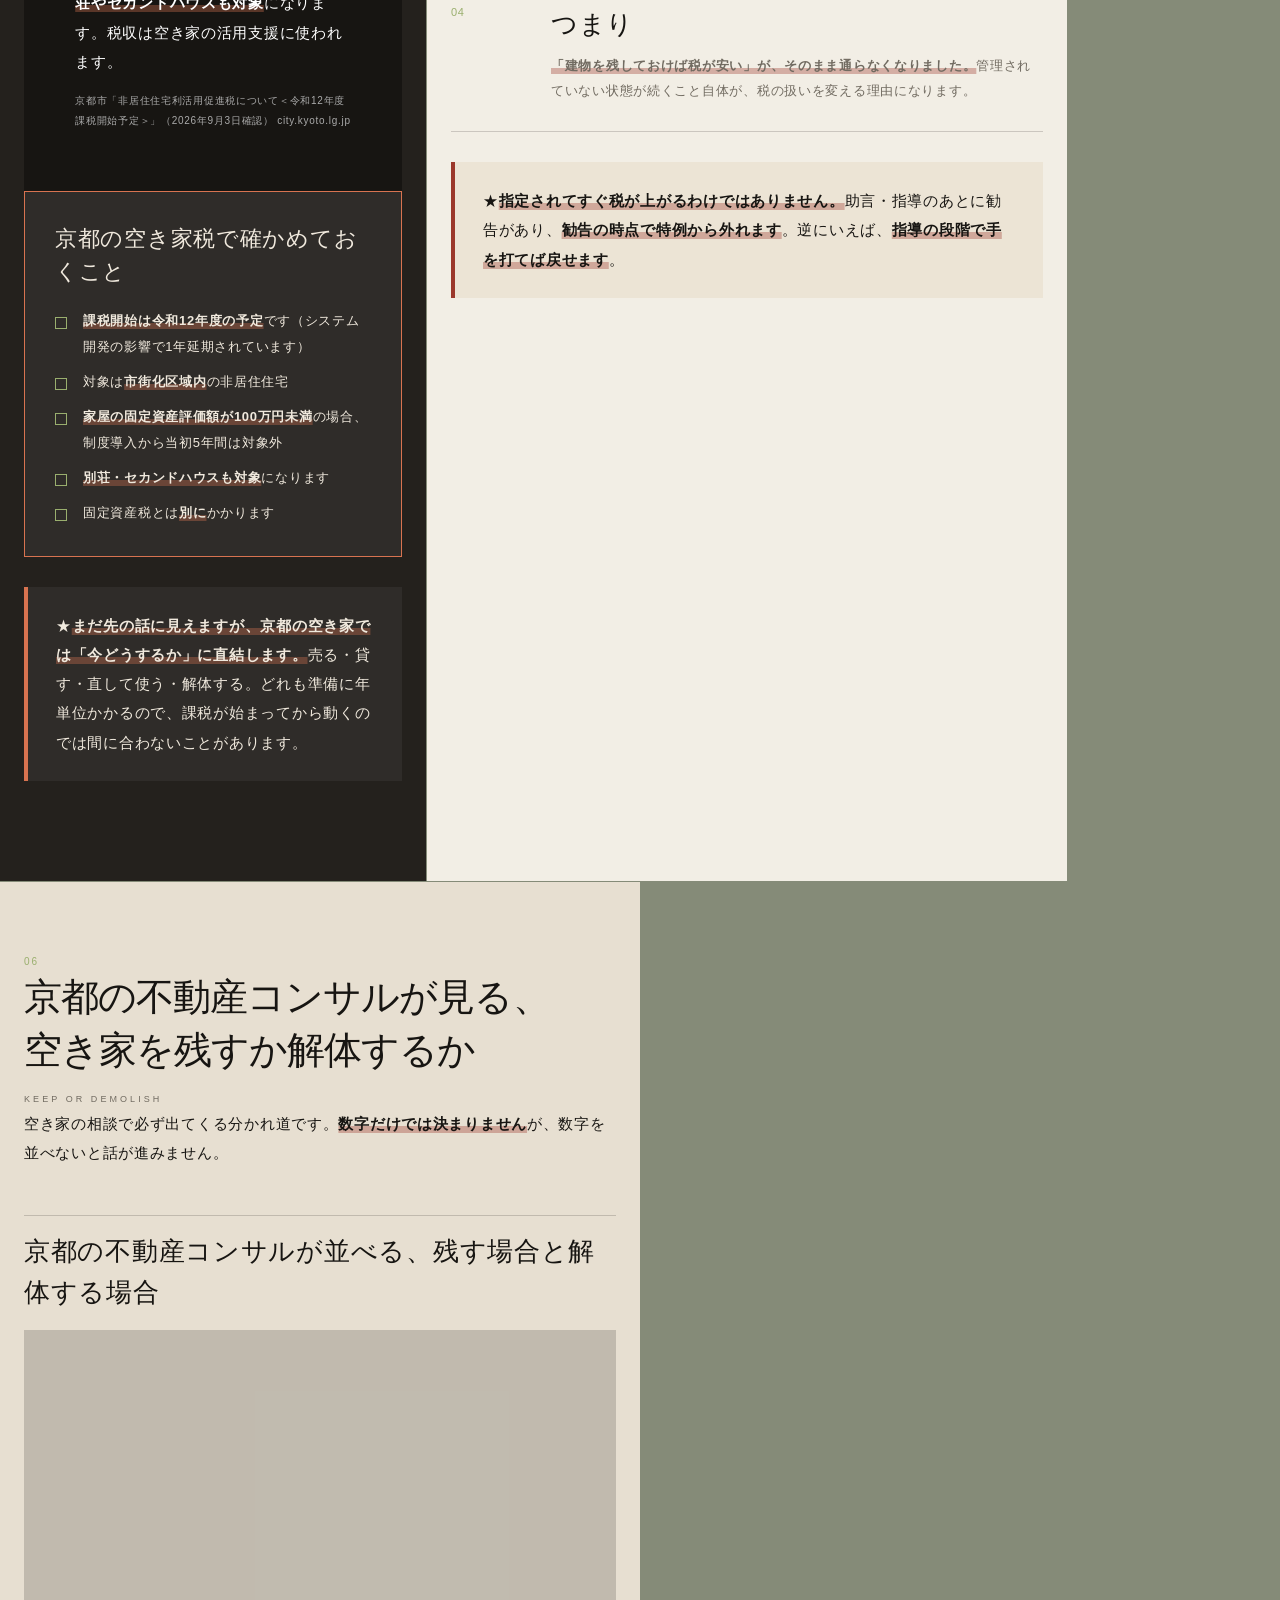
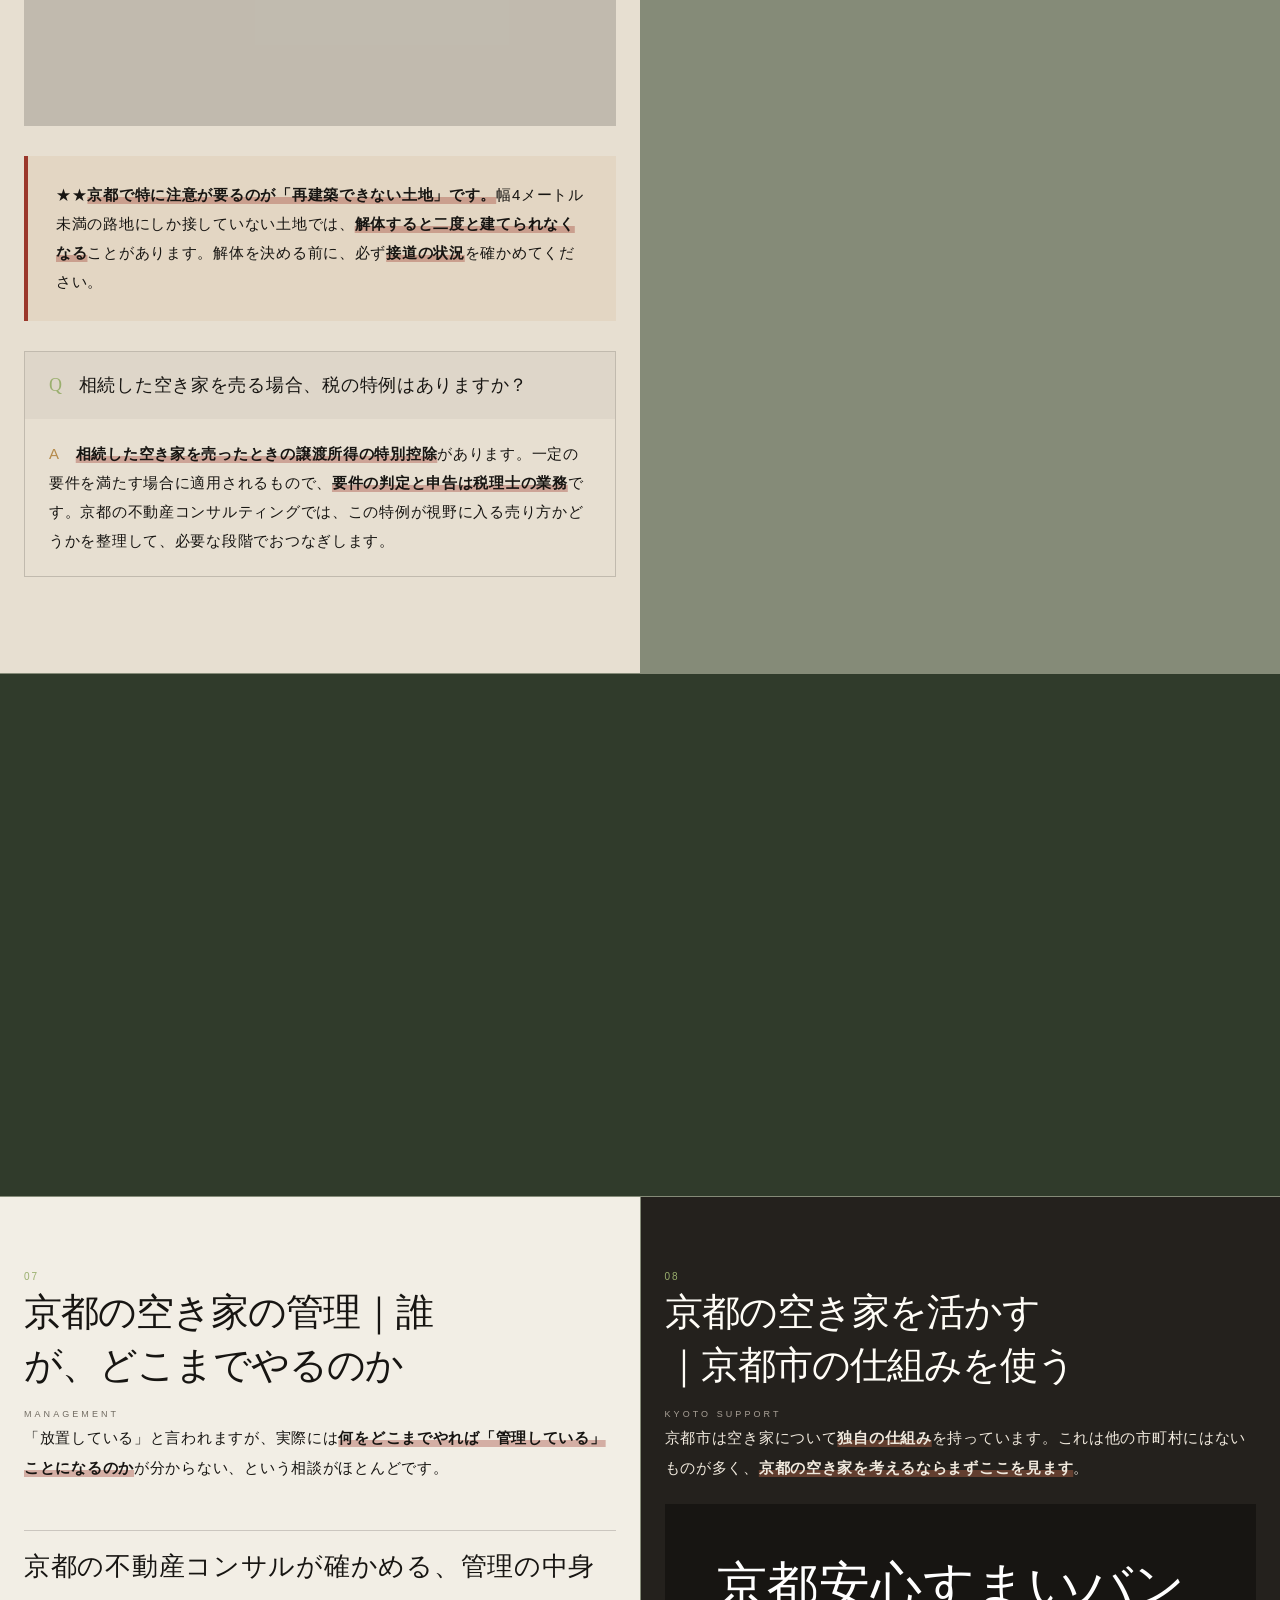
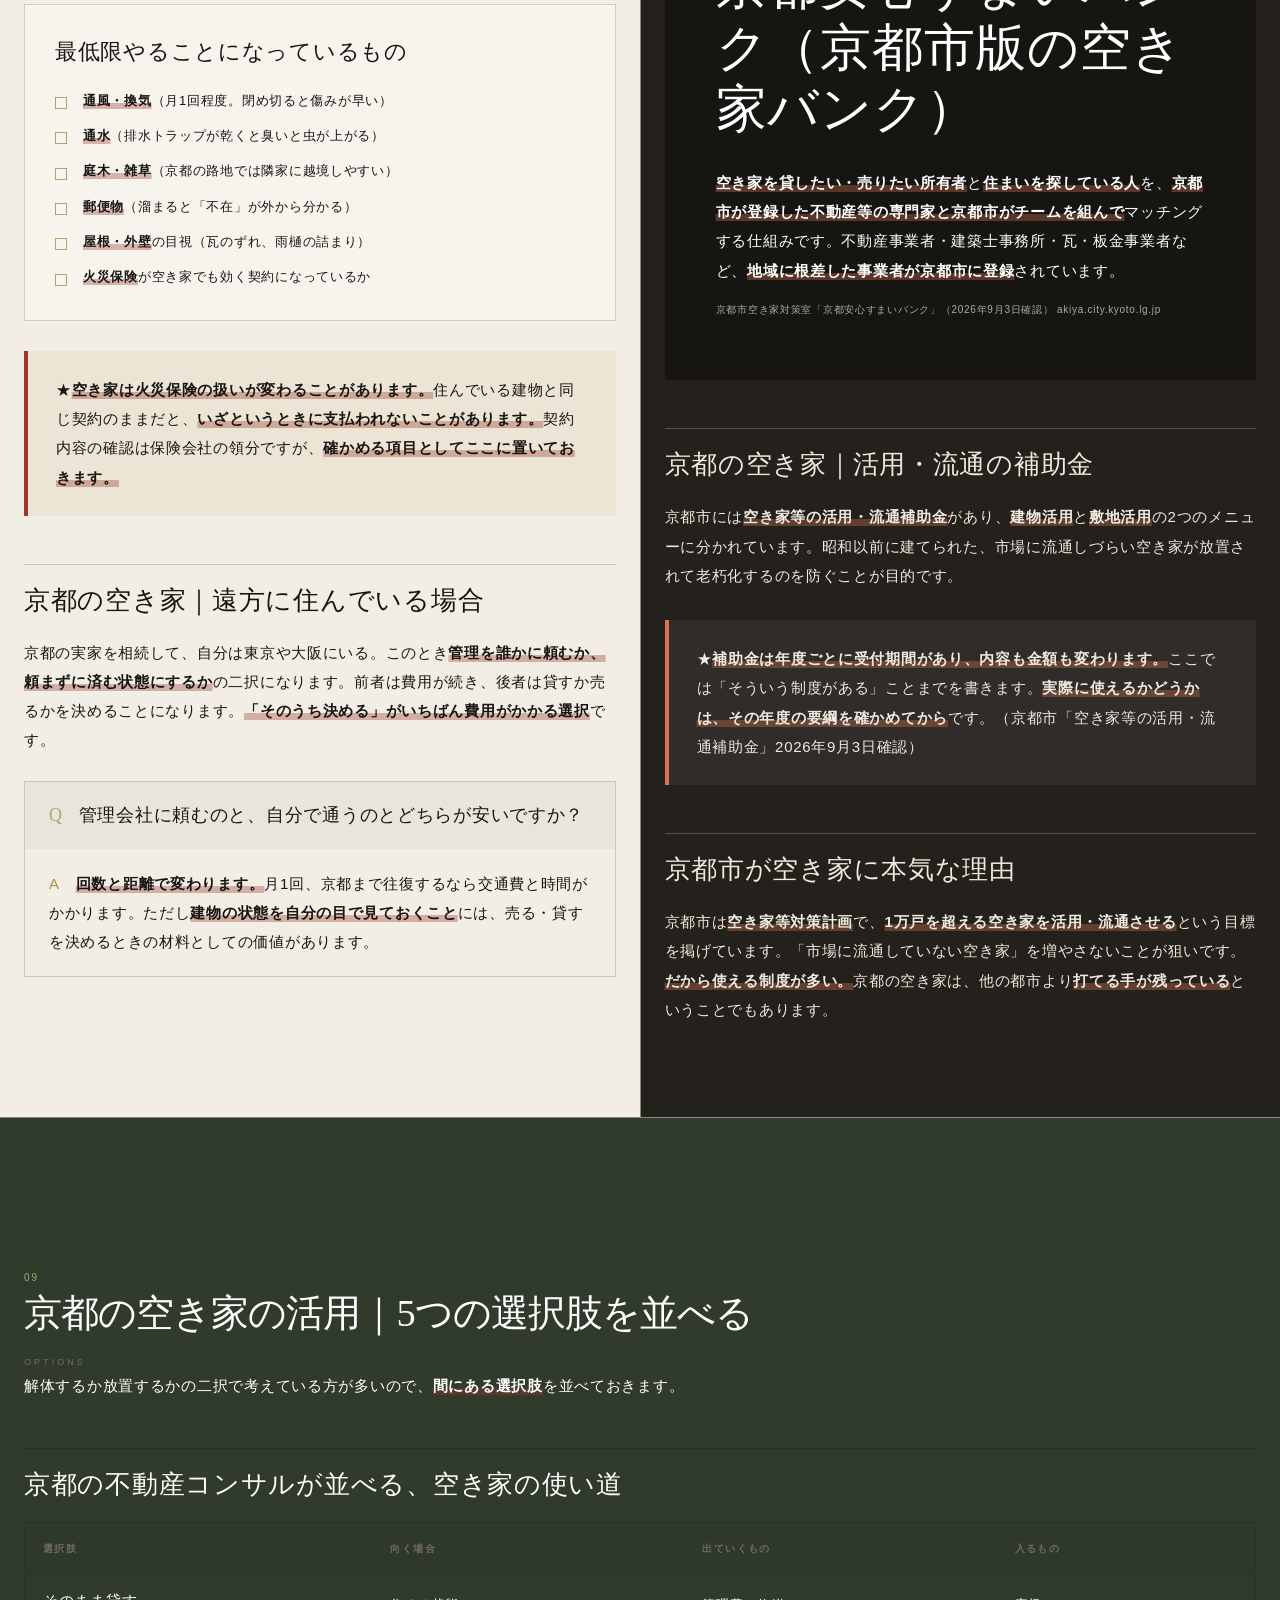
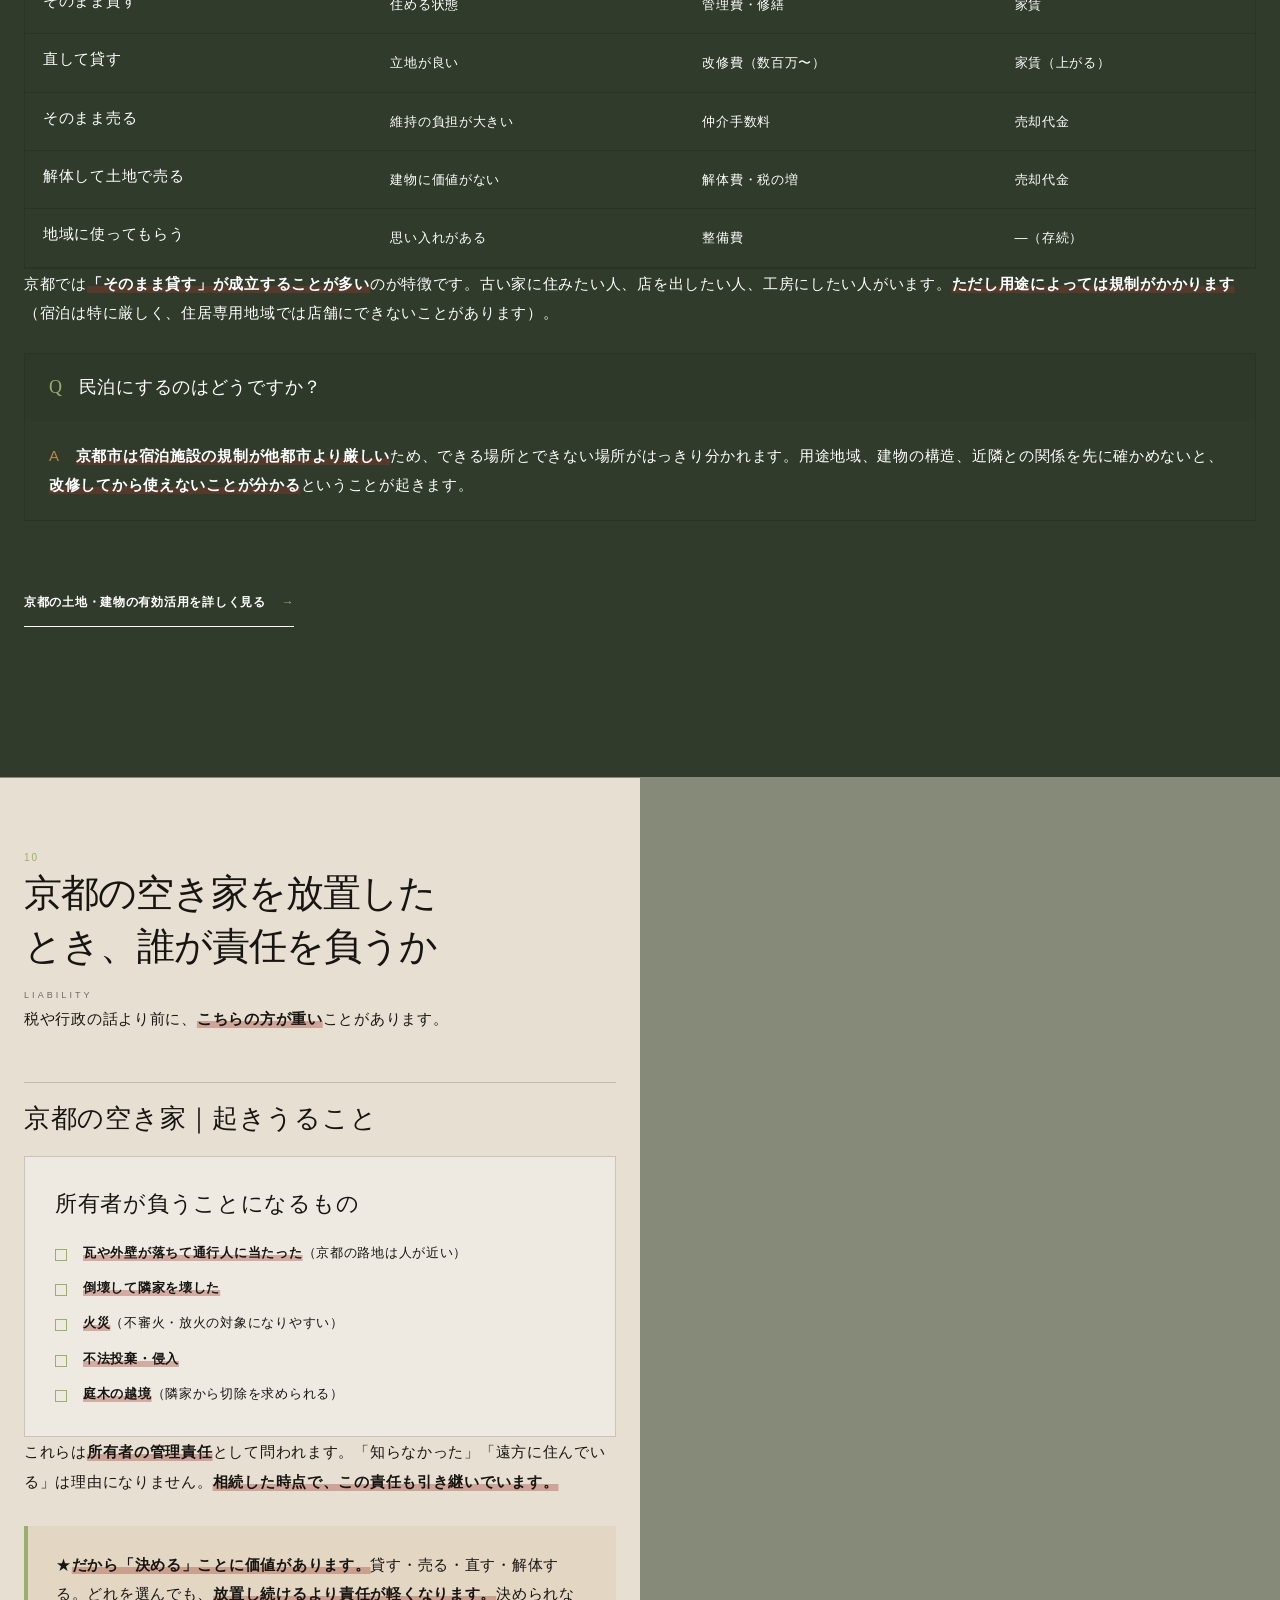
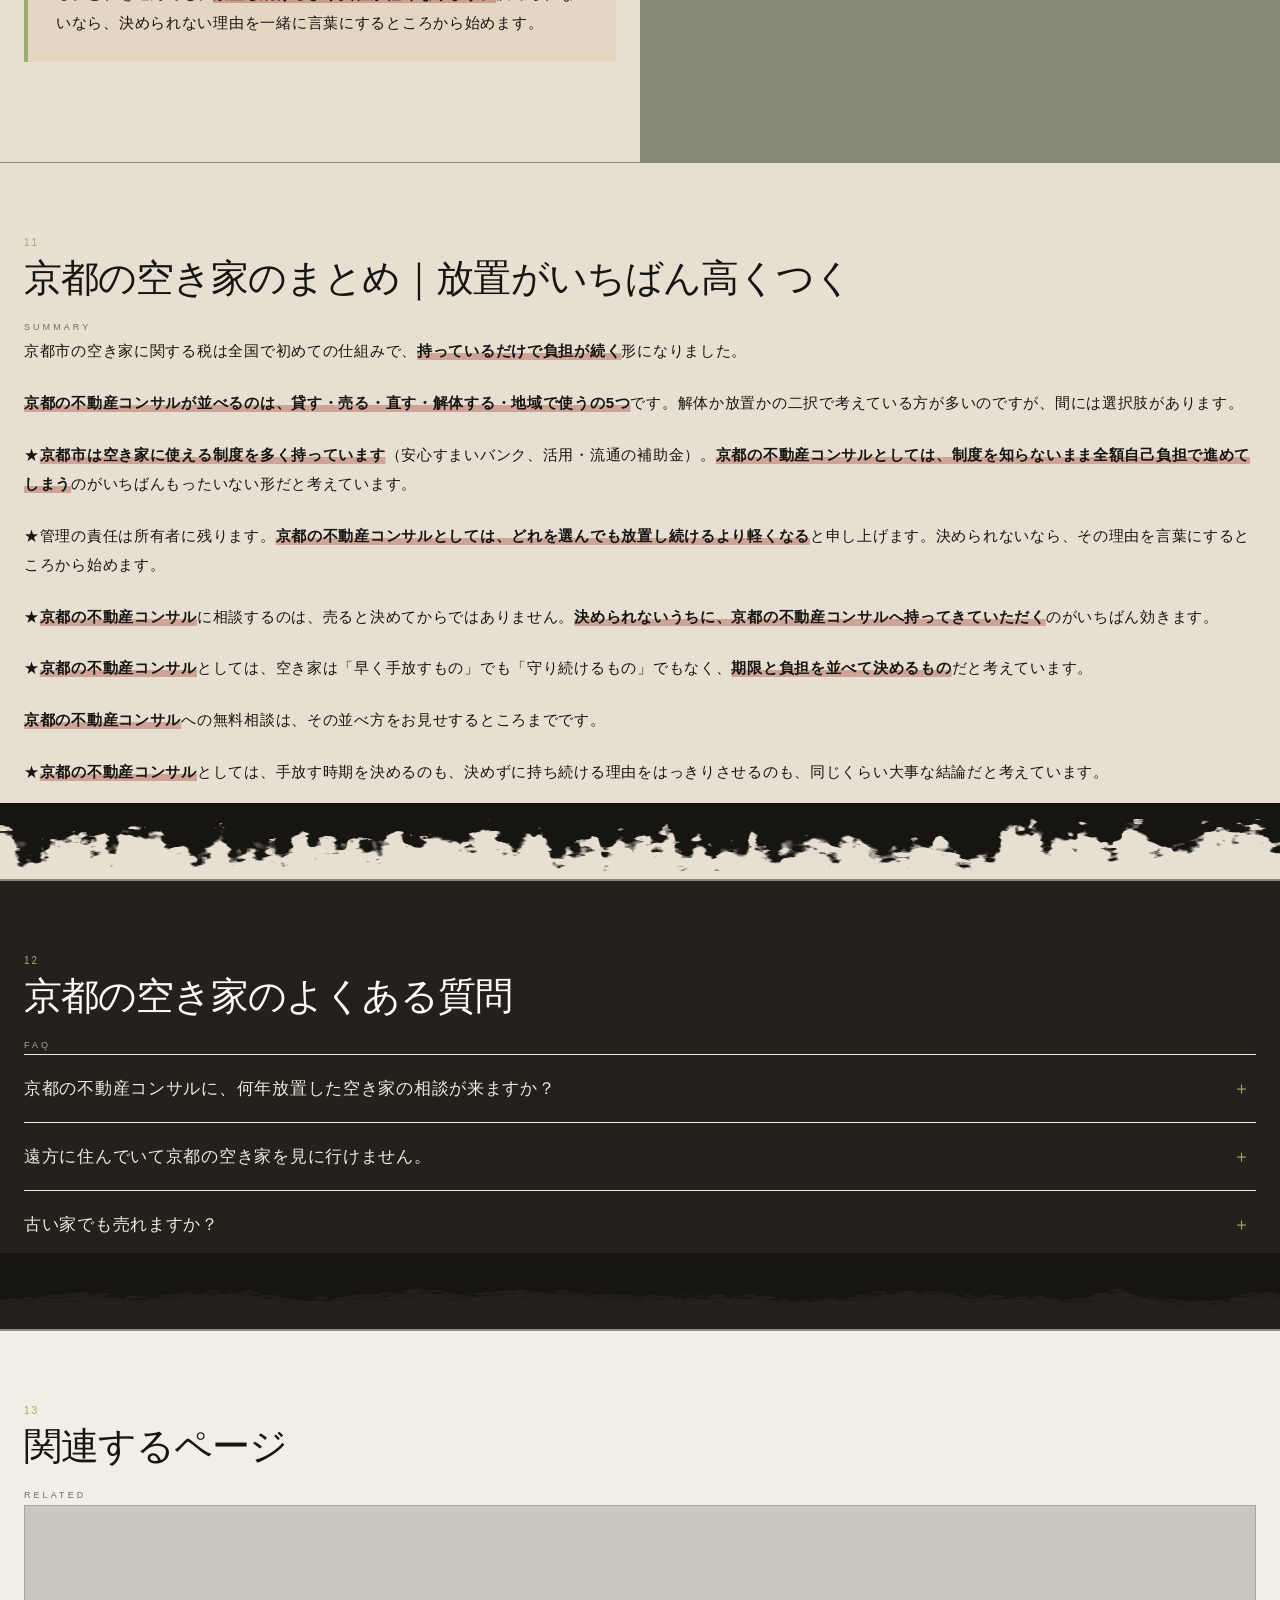
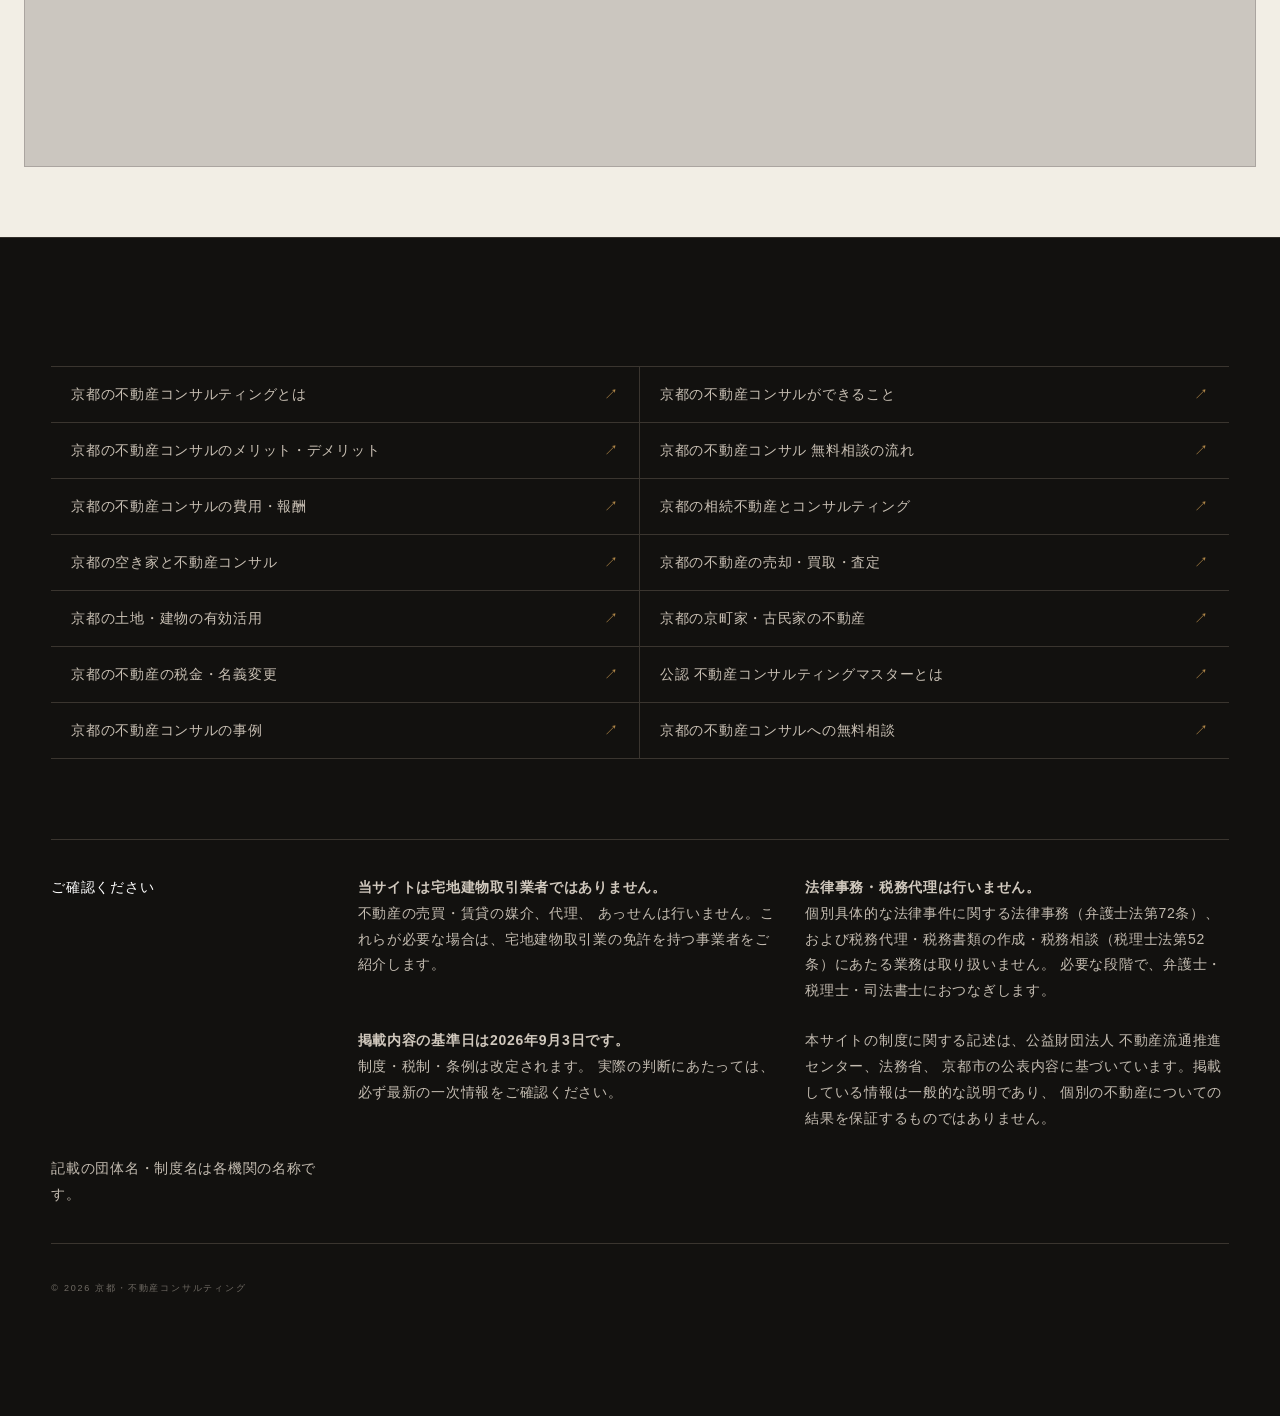
==== commit 7eb44649: "全面再設計: 14ページを固有構造へ分離" ====
--- a/akiya/index.html
+++ b/akiya/index.html
@@ -3,27 +3,27 @@
 <head>
 <meta charset="utf-8">
 <meta name="viewport" content="width=device-width, initial-scale=1">
-<title>京都の空き家と、全国初の空き家税</title>
-<meta name="description" content="京都市は空き家と別荘に課税する制度を全国で初めて作りました。税が上がる仕組み、建物を残すか解体するか、再建築できない土地の注意点を並べています。空き家を持つ人が今どう動くかに直結します。">
-<link rel="canonical" href="https://example.invalid/akiya/">
+<title>空き家にかかる京都市独自の税と、解体するか残すかの判断のしかた</title>
+<meta name="description" content="京都市は空き家と別荘に課税する非居住住宅利活用促進税を全国で初めて作りました。課税開始は令和12年度の予定です。管理不全空家・特定空家に指定されて勧告を受けると住宅用地の特例から外れ、固定資産税が上がります。建物を残すか解体するか、幅4m未満の路地で再建築できなくなる場合まで京都市の公表内容から具体的に書いています。">
+<link rel="canonical" href="https://akatsuki-5648.github.io/kyoto-fudosan-consult/akiya/">
 <meta name="robots" content="noindex,nofollow"><!-- ★未公開。公開時に外す -->
 <meta property="og:type" content="article">
-<meta property="og:title" content="京都の空き家と、全国初の空き家税">
-<meta property="og:description" content="京都市は空き家と別荘に課税する制度を全国で初めて作りました。税が上がる仕組み、建物を残すか解体するか、再建築できない土地の注意点を並べています。空き家を持つ人が今どう動くかに直結します。">
-<meta property="og:url" content="https://example.invalid/akiya/">
+<meta property="og:title" content="空き家にかかる京都市独自の税と、解体するか残すかの判断のしかた">
+<meta property="og:description" content="京都市は空き家と別荘に課税する非居住住宅利活用促進税を全国で初めて作りました。課税開始は令和12年度の予定です。管理不全空家・特定空家に指定されて勧告を受けると住宅用地の特例から外れ、固定資産税が上がります。建物を残すか解体するか、幅4m未満の路地で再建築できなくなる場合まで京都市の公表内容から具体的に書いています。">
+<meta property="og:url" content="https://akatsuki-5648.github.io/kyoto-fudosan-consult/akiya/">
 <meta property="og:site_name" content="京都の不動産コンサルティング">
-<meta property="og:image" content="https://example.invalid/img/og_akiya-v2.png">
-<meta property="og:image:secure_url" content="https://example.invalid/img/og_akiya-v2.png">
+<meta property="og:image" content="https://akatsuki-5648.github.io/kyoto-fudosan-consult/img/og_akiya-v2.png">
+<meta property="og:image:secure_url" content="https://akatsuki-5648.github.io/kyoto-fudosan-consult/img/og_akiya-v2.png">
 <meta property="og:image:type" content="image/png">
 <meta property="og:image:width" content="1200">
 <meta property="og:image:height" content="630">
-<meta property="og:image:alt" content="京都の空き家と、全国初の空き家税｜京都の不動産コンサルティングの案内画像">
+<meta property="og:image:alt" content="空き家にかかる京都市独自の税と、解体するか残すかの判断のしかた｜京都の不動産コンサルティングの案内画像">
 <meta property="og:locale" content="ja_JP">
 <meta name="twitter:card" content="summary_large_image">
-<meta name="twitter:title" content="京都の空き家と、全国初の空き家税">
-<meta name="twitter:description" content="京都市は空き家と別荘に課税する制度を全国で初めて作りました。税が上がる仕組み、建物を残すか解体するか、再建築できない土地の注意点を並べています。空き家を持つ人が今どう動くかに直結します。">
-<meta name="twitter:image" content="https://example.invalid/img/og_akiya-v2.png">
-<meta name="twitter:image:alt" content="京都の空き家と、全国初の空き家税｜京都の不動産コンサルティングの案内画像">
+<meta name="twitter:title" content="空き家にかかる京都市独自の税と、解体するか残すかの判断のしかた">
+<meta name="twitter:description" content="京都市は空き家と別荘に課税する非居住住宅利活用促進税を全国で初めて作りました。課税開始は令和12年度の予定です。管理不全空家・特定空家に指定されて勧告を受けると住宅用地の特例から外れ、固定資産税が上がります。建物を残すか解体するか、幅4m未満の路地で再建築できなくなる場合まで京都市の公表内容から具体的に書いています。">
+<meta name="twitter:image" content="https://akatsuki-5648.github.io/kyoto-fudosan-consult/img/og_akiya-v2.png">
+<meta name="twitter:image:alt" content="空き家にかかる京都市独自の税と、解体するか残すかの判断のしかた｜京都の不動産コンサルティングの案内画像">
 <meta name="format-detection" content="telephone=no">
 <meta name="application-name" content="京都・不動産コンサルティング">
 <meta name="apple-mobile-web-app-title" content="京都不動産">
@@ -39,10 +39,13 @@
 <link rel="manifest" href="../site.webmanifest">
 <link rel="preload" as="image" href="../img/kyoto-consult-hero-v1.webp" fetchpriority="high">
 <link rel="stylesheet" href="../css/base.css">
-<script type="application/ld+json">{"@context":"https://schema.org","@graph":[{"@type":"WebSite","@id":"https://example.invalid/#website","url":"https://example.invalid/","name":"京都の不動産コンサルティング","inLanguage":"ja","thumbnailUrl":"https://example.invalid/img/og_top-v2.png"},{"@type":"ProfessionalService","@id":"https://example.invalid/#biz","name":"京都の不動産コンサルティング","url":"https://example.invalid/","logo":"https://example.invalid/icons/icon-512.png","image":"https://example.invalid/img/og_top-v2.png","areaServed":{"@type":"AdministrativeArea","name":"京都府"},"knowsAbout":["不動産コンサルティング","相続","空き家","京町家","不動産の売却","土地活用","不動産の税金"],"description":"京都の不動産について、売る・貸す・活かす・遺すの前に、利害のない立場で選択肢を整理する不動産コンサルティング。"},{"@type":"BreadcrumbList","@id":"https://example.invalid/akiya/#crumb","itemListElement":[{"@type":"ListItem","position":1,"name":"ホーム","item":"https://example.invalid/"},{"@type":"ListItem","position":2,"name":"京都の空き家","item":"https://example.invalid/akiya/"}]},{"@type":"Article","@id":"https://example.invalid/akiya/#page","url":"https://example.invalid/akiya/","headline":"京都の空き家と、全国初の空き家税","description":"京都市は空き家と別荘に課税する制度を全国で初めて作りました。税が上がる仕組み、建物を残すか解体するか、再建築できない土地の注意点を並べています。空き家を持つ人が今どう動くかに直結します。","inLanguage":"ja","image":"https://example.invalid/img/og_akiya-v2.png","isPartOf":{"@id":"https://example.invalid/#website"},"breadcrumb":{"@id":"https://example.invalid/akiya/#crumb"},"about":{"@id":"https://example.invalid/#biz"}}]}</script>
+<link rel="stylesheet" href="../css/layouts.css">
+<link rel="stylesheet" href="../css/pages.css">
+<link rel="stylesheet" href="../css/polish.css">
+<script type="application/ld+json">{"@context":"https://schema.org","@graph":[{"@type":"WebSite","@id":"https://akatsuki-5648.github.io/kyoto-fudosan-consult/#website","url":"https://akatsuki-5648.github.io/kyoto-fudosan-consult/","name":"京都の不動産コンサルティング","inLanguage":"ja","thumbnailUrl":"https://akatsuki-5648.github.io/kyoto-fudosan-consult/img/og_top-v2.png"},{"@type":"ProfessionalService","@id":"https://akatsuki-5648.github.io/kyoto-fudosan-consult/#biz","name":"京都の不動産コンサルティング","url":"https://akatsuki-5648.github.io/kyoto-fudosan-consult/","logo":"https://akatsuki-5648.github.io/kyoto-fudosan-consult/icons/icon-512.png","image":"https://akatsuki-5648.github.io/kyoto-fudosan-consult/img/og_top-v2.png","areaServed":{"@type":"AdministrativeArea","name":"京都府"},"knowsAbout":["不動産コンサルティング","相続","空き家","京町家","不動産の売却","土地活用","不動産の税金"],"description":"京都の不動産について、売る・貸す・活かす・遺すの前に、利害のない立場で選択肢を整理する不動産コンサルティング。"},{"@type":"BreadcrumbList","@id":"https://akatsuki-5648.github.io/kyoto-fudosan-consult/akiya/#crumb","itemListElement":[{"@type":"ListItem","position":1,"name":"ホーム","item":"https://akatsuki-5648.github.io/kyoto-fudosan-consult/"},{"@type":"ListItem","position":2,"name":"京都の空き家","item":"https://akatsuki-5648.github.io/kyoto-fudosan-consult/akiya/"}]},{"@type":"Article","@id":"https://akatsuki-5648.github.io/kyoto-fudosan-consult/akiya/#page","url":"https://akatsuki-5648.github.io/kyoto-fudosan-consult/akiya/","headline":"空き家にかかる京都市独自の税と、解体するか残すかの判断のしかた","description":"京都市は空き家と別荘に課税する非居住住宅利活用促進税を全国で初めて作りました。課税開始は令和12年度の予定です。管理不全空家・特定空家に指定されて勧告を受けると住宅用地の特例から外れ、固定資産税が上がります。建物を残すか解体するか、幅4m未満の路地で再建築できなくなる場合まで京都市の公表内容から具体的に書いています。","inLanguage":"ja","image":"https://akatsuki-5648.github.io/kyoto-fudosan-consult/img/og_akiya-v2.png","isPartOf":{"@id":"https://akatsuki-5648.github.io/kyoto-fudosan-consult/#website"},"breadcrumb":{"@id":"https://akatsuki-5648.github.io/kyoto-fudosan-consult/akiya/#crumb"},"about":{"@id":"https://akatsuki-5648.github.io/kyoto-fudosan-consult/#biz"}}]}</script>
 
 </head>
-<body class="kfc-page" data-page="akiya">
+<body class="kfc-page kfc-page--akiya" data-page="akiya">
 <a class="kfc-skip" href="#kfc-main">本文へ移動</a>
 <div class="kfc-progress" aria-hidden="true"><i id="kfc-progress-bar"></i></div>
 <div class="kfc-pre" id="kfc-pre" aria-hidden="true">
@@ -57,9 +60,10 @@
   <div class="kfc-wrap kfc-gnav__in">
     <a class="kfc-gnav__brand" href="../"><img src="../icons/favicon.svg" alt="" width="36" height="36"><span class="kfc-gnav__brand-copy"><b>京都・不動産コンサル</b><span>Kyoto Real Estate Advisory</span></span></a>
     <button class="kfc-burger" id="kfc-burger" aria-label="メニュー" aria-expanded="false"><span></span><span></span><span></span></button>
+    <nav class="kfc-gnav__menu" aria-label="主要ナビゲーション">
     <ul class="kfc-gnav__list" id="kfc-gnav-list">
       <li><a class="kfc-gnav__a" href="../">コンサルとは？<small>Introduction</small></a></li>
-      <li><a class="kfc-gnav__a" href="../#can">できること<small>Services</small></a>
+      <li><a class="kfc-gnav__a" href="../can/">できること<small>Services</small></a>
         <ul class="kfc-gnav__child">
           <li><a href="../souzoku/">京都の相続不動産</a></li>
           <li><a href="../akiya/">京都の空き家</a></li>
@@ -74,6 +78,7 @@
       <li><a class="kfc-gnav__a" href="../case/">事例<small>Cases</small></a></li>
       <li class="kfc-gnav__mobile-cta"><a href="../contact/">初回無料相談<small>CONTACT</small></a></li>
     </ul>
+    </nav>
     <a class="kfc-gnav__cta" href="../contact/">無料相談</a>
   </div>
 </header>
@@ -93,16 +98,39 @@
   <div class="kfc-wrap">
     <p class="kfc-hero__eyebrow">VACANT HOUSE</p>
     <p class="kfc-phero__name">京都の<i>空き家</i><br>と京都の不動産コンサル</p>
-    <h1 class="kfc-phero__h">京都の空き家と、全国初の空き家税</h1>
+    <h1 class="kfc-phero__h">空き家にかかる京都市独自の税と、解体するか残すかの判断のしかた</h1>
     <p class="kfc-phero__d">空き家は「放置している」のではなく、決め手が無いまま時間が過ぎている状態がほとんどです。</p>
   </div>
 </section>
 <div class="kfc-cut kfc-cut--chiso kfc-cut--ink" aria-hidden="true"></div>
 
-<section class="kfc-sec " id="official" data-kfc-section>
+<nav class="kfc-chapters kfc-chapters--triage" aria-label="このページの章">
+  <div class="kfc-wrap kfc-chapters__in">
+    <div class="kfc-chapters__head">
+      <p class="kfc-chapters__label">VACANT HOUSE TRIAGE</p>
+      <p class="kfc-chapters__purpose">危険度から次の一手を選ぶ</p>
+    </div>
+    <ol class="kfc-chapters__list">
+      <li><a href="#official"><b>01</b><span>空き家は、国の制度で独立した分野として扱われている</span></a></li>
+      <li><a href="#tax"><b>02</b><span>京都の空き家を持ち続けると、税の扱いが変わることがある</span></a></li>
+      <li><a href="#keep"><b>03</b><span>京都の空き家｜建物を残すか、解体するか</span></a></li>
+      <li><a href="#kyototax"><b>04</b><span>京都市の空き家税は、全国で初めての税だった</span></a></li>
+      <li><a href="#taxup"><b>05</b><span>京都の不動産コンサルが見る空き家対策の基本｜税が上がる仕組み</span></a></li>
+      <li><a href="#keepordemolish"><b>06</b><span>京都の不動産コンサルが見る、空き家を残すか解体するか</span></a></li>
+      <li><a href="#management"><b>07</b><span>京都の空き家の管理｜誰が、どこまでやるのか</span></a></li>
+      <li><a href="#kyotosupport"><b>08</b><span>京都の空き家を活かす｜京都市の仕組みを使う</span></a></li>
+      <li><a href="#options"><b>09</b><span>京都の空き家の活用｜5つの選択肢を並べる</span></a></li>
+      <li><a href="#liability"><b>10</b><span>京都の空き家を放置したとき、誰が責任を負うか</span></a></li>
+      <li><a href="#summary"><b>11</b><span>京都の空き家のまとめ｜放置がいちばん高くつく</span></a></li>
+    </ol>
+  </div>
+</nav>
+<div class="kfc-layout kfc-layout--triage" data-layout="triage">
+
+<section class="kfc-sec " id="official" data-section-key="official" data-kfc-section>
   <div class="kfc-wrap">
     <p class="kfc-sec__no">01</p>
-    <h2 class="kfc-sec__h">京都の空き家と京都の不動産コンサル｜公式に独立した分野として扱われている</h2>
+    <h2 class="kfc-sec__h">空き家は、国の制度で独立した分野として扱われている</h2>
     <p class="kfc-sec__en">Official</p>
     <div class="kfc-read">
       <p>京都の不動産コンサルティングの業務分野には、土地有効活用・建物有効活用・相続対策・権利調整・投資運用・経営管理・デューデリジェンスと並んで、<b>空き家対策</b>があります。これは後から追加された区分で、それだけ相談が増えている領域だということでもあります。</p>
@@ -112,7 +140,7 @@
   </div>
 </section>
 
-<section class="kfc-sec kfc-sec--dark" id="tax" data-kfc-section>
+<section class="kfc-sec kfc-sec--dark" id="tax" data-section-key="tax" data-kfc-section>
   <div class="kfc-wrap">
     <p class="kfc-sec__no">02</p>
     <h2 class="kfc-sec__h">京都の空き家を持ち続けると、税の扱いが変わることがある</h2>
@@ -124,7 +152,7 @@
   </div>
 </section>
 
-<section class="kfc-sec kfc-sec--tint" id="keep" data-kfc-section>
+<section class="kfc-sec kfc-sec--tint" id="keep" data-section-key="keep" data-kfc-section>
   <div class="kfc-wrap">
     <p class="kfc-sec__no">03</p>
     <h2 class="kfc-sec__h">京都の空き家｜建物を残すか、解体するか</h2>
@@ -146,16 +174,10 @@
   </div>
 </section>
 
-<section class="kfc-lead kfc-lead--moss">
-  <div class="kfc-wrap">
-        <p class="kfc-lead__t" data-reveal>放置ではなく、<em>決め手が無い</em>だけです。</p>
-  </div>
-</section>
-
-<section class="kfc-sec kfc-sec--dark" id="kyototax" data-kfc-section>
+<section class="kfc-sec kfc-sec--dark" id="kyototax" data-section-key="kyototax" data-kfc-section>
   <div class="kfc-wrap">
     <p class="kfc-sec__no">04</p>
-    <h2 class="kfc-sec__h">京都の空き家と京都の不動産コンサル｜全国で初めての空き家税</h2>
+    <h2 class="kfc-sec__h">京都市の空き家税は、全国で初めての税だった</h2>
     <p class="kfc-sec__en">Kyoto tax</p>
     <div class="kfc-read">
       <p>京都市は、<b>全国で初めて空き家と別荘に課税する制度</b>を作りました。正式には<b>非居住住宅利活用促進税</b>といいます。これは京都の空き家を考えるうえで、他の都市と決定的に違う点です。</p>
@@ -179,7 +201,7 @@
   </div>
 </section>
 
-<section class="kfc-sec " id="taxup" data-kfc-section>
+<section class="kfc-sec " id="taxup" data-section-key="taxup" data-kfc-section>
   <div class="kfc-wrap">
     <p class="kfc-sec__no">05</p>
     <h2 class="kfc-sec__h">京都の不動産コンサルが見る空き家対策の基本｜税が上がる仕組み</h2>
@@ -198,10 +220,10 @@
   </div>
 </section>
 
-<section class="kfc-sec kfc-sec--tint" id="keepordemolish" data-kfc-section>
+<section class="kfc-sec kfc-sec--tint" id="keepordemolish" data-section-key="keepordemolish" data-kfc-section>
   <div class="kfc-wrap">
     <p class="kfc-sec__no">06</p>
-    <h2 class="kfc-sec__h">京都の不動産コンサルが見る、京都の空き家を残すか解体するか</h2>
+    <h2 class="kfc-sec__h">京都の不動産コンサルが見る、空き家を残すか解体するか</h2>
     <p class="kfc-sec__en">Keep or demolish</p>
     <div class="kfc-read">
       <p>空き家の相談で必ず出てくる分かれ道です。<b>数字だけでは決まりません</b>が、数字を並べないと話が進みません。</p>
@@ -218,11 +240,139 @@
     </div>
   </div>
 </section>
+
+<section class="kfc-lead kfc-lead--moss">
+  <div class="kfc-wrap">
+        <p class="kfc-lead__t" data-reveal>放置ではなく、<em>決め手が無い</em>だけです。</p>
+  </div>
+</section>
+
+<section class="kfc-sec " id="management" data-section-key="management" data-kfc-section>
+  <div class="kfc-wrap">
+    <p class="kfc-sec__no">07</p>
+    <h2 class="kfc-sec__h">京都の空き家の管理｜誰が、どこまでやるのか</h2>
+    <p class="kfc-sec__en">Management</p>
+    <div class="kfc-read">
+      <p>「放置している」と言われますが、実際には<b>何をどこまでやれば「管理している」ことになるのか</b>が分からない、という相談がほとんどです。</p>
+      <h3 class="kfc-sub">京都の不動産コンサルが確かめる、管理の中身</h3>
+    <div class="kfc-check">
+      <p class="kfc-check__t">最低限やることになっているもの</p>
+      <ul class="kfc-check__l">
+        <li><b>通風・換気</b>（月1回程度。閉め切ると傷みが早い）</li>
+        <li><b>通水</b>（排水トラップが乾くと臭いと虫が上がる）</li>
+        <li><b>庭木・雑草</b>（京都の路地では隣家に越境しやすい）</li>
+        <li><b>郵便物</b>（溜まると「不在」が外から分かる）</li>
+        <li><b>屋根・外壁</b>の目視（瓦のずれ、雨樋の詰まり）</li>
+        <li><b>火災保険</b>が空き家でも効く契約になっているか</li>
+      </ul>
+    </div>
+      <div class="kfc-warn"><p>★<b>空き家は火災保険の扱いが変わることがあります。</b>住んでいる建物と同じ契約のままだと、<b>いざというときに支払われないことがあります。</b>契約内容の確認は保険会社の領分ですが、<b>確かめる項目としてここに置いておきます。</b></p></div>
+      <h3 class="kfc-sub">京都の空き家｜遠方に住んでいる場合</h3>
+      <p>京都の実家を相続して、自分は東京や大阪にいる。このとき<b>管理を誰かに頼むか、頼まずに済む状態にするか</b>の二択になります。前者は費用が続き、後者は貸すか売るかを決めることになります。<b>「そのうち決める」がいちばん費用がかかる選択</b>です。</p>
+    <div class="kfc-qa">
+      <p class="kfc-qa__q">管理会社に頼むのと、自分で通うのとどちらが安いですか？</p>
+      <p class="kfc-qa__a"><b>回数と距離で変わります。</b>月1回、京都まで往復するなら交通費と時間がかかります。ただし<b>建物の状態を自分の目で見ておくこと</b>には、売る・貸すを決めるときの材料としての価値があります。</p>
+    </div>
+    </div>
+  </div>
+</section>
+
+<section class="kfc-sec kfc-sec--dark" id="kyotosupport" data-section-key="kyotosupport" data-kfc-section>
+  <div class="kfc-wrap">
+    <p class="kfc-sec__no">08</p>
+    <h2 class="kfc-sec__h">京都の空き家を活かす｜京都市の仕組みを使う</h2>
+    <p class="kfc-sec__en">Kyoto support</p>
+    <div class="kfc-read">
+      <p>京都市は空き家について<b>独自の仕組み</b>を持っています。これは他の市町村にはないものが多く、<b>京都の空き家を考えるならまずここを見ます</b>。</p>
+    <div class="kfc-def">
+      <p class="kfc-def__w">京都安心すまいバンク（京都市版の空き家バンク）</p>
+      <p class="kfc-def__b"><b>空き家を貸したい・売りたい所有者</b>と<b>住まいを探している人</b>を、<b>京都市が登録した不動産等の専門家と京都市がチームを組んで</b>マッチングする仕組みです。不動産事業者・建築士事務所・瓦・板金事業者など、<b>地域に根差した事業者が京都市に登録</b>されています。</p><p class="kfc-def__s">京都市空き家対策室「京都安心すまいバンク」（2026年9月3日確認） <a href="https://akiya.city.kyoto.lg.jp/ansuma-bank/" target="_blank" rel="noopener">akiya.city.kyoto.lg.jp</a></p>
+    </div>
+      <h3 class="kfc-sub">京都の空き家｜活用・流通の補助金</h3>
+      <p>京都市には<b>空き家等の活用・流通補助金</b>があり、<b>建物活用</b>と<b>敷地活用</b>の2つのメニューに分かれています。昭和以前に建てられた、市場に流通しづらい空き家が放置されて老朽化するのを防ぐことが目的です。</p>
+    <aside class="kfc-note kfc-note--warn"><p>★<b>補助金は年度ごとに受付期間があり、内容も金額も変わります。</b>ここでは「そういう制度がある」ことまでを書きます。<b>実際に使えるかどうかは、その年度の要綱を確かめてから</b>です。（京都市「空き家等の活用・流通補助金」2026年9月3日確認）</p></aside>
+      <h3 class="kfc-sub">京都市が空き家に本気な理由</h3>
+      <p>京都市は<b>空き家等対策計画</b>で、<b>1万戸を超える空き家を活用・流通させる</b>という目標を掲げています。「市場に流通していない空き家」を増やさないことが狙いです。<b>だから使える制度が多い。</b>京都の空き家は、他の都市より<b>打てる手が残っている</b>ということでもあります。</p>
+    </div>
+  </div>
+</section>
+
+<section class="kfc-sec " id="options" data-section-key="options" data-kfc-section>
+  <div class="kfc-wrap">
+    <p class="kfc-sec__no">09</p>
+    <h2 class="kfc-sec__h">京都の空き家の活用｜5つの選択肢を並べる</h2>
+    <p class="kfc-sec__en">Options</p>
+    <div class="kfc-read">
+      <p>解体するか放置するかの二択で考えている方が多いので、<b>間にある選択肢</b>を並べておきます。</p>
+      <h3 class="kfc-sub">京都の不動産コンサルが並べる、空き家の使い道</h3>
+      <div class="kfc-table">
+        <table>
+          <thead><tr><th>選択肢</th><th>向く場合</th><th>出ていくもの</th><th>入るもの</th></tr></thead>
+          <tbody>
+            <tr><th>そのまま貸す</th><td>住める状態</td><td>管理費・修繕</td><td>家賃</td></tr>
+            <tr><th>直して貸す</th><td>立地が良い</td><td>改修費（数百万〜）</td><td>家賃（上がる）</td></tr>
+            <tr><th>そのまま売る</th><td>維持の負担が大きい</td><td>仲介手数料</td><td>売却代金</td></tr>
+            <tr><th>解体して土地で売る</th><td>建物に価値がない</td><td>解体費・税の増</td><td>売却代金</td></tr>
+            <tr><th>地域に使ってもらう</th><td>思い入れがある</td><td>整備費</td><td>—（存続）</td></tr>
+          </tbody>
+        </table>
+      </div>
+      <p>京都では<b>「そのまま貸す」が成立することが多い</b>のが特徴です。古い家に住みたい人、店を出したい人、工房にしたい人がいます。<b>ただし用途によっては規制がかかります</b>（宿泊は特に厳しく、住居専用地域では店舗にできないことがあります）。</p>
+    <div class="kfc-qa">
+      <p class="kfc-qa__q">民泊にするのはどうですか？</p>
+      <p class="kfc-qa__a"><b>京都市は宿泊施設の規制が他都市より厳しい</b>ため、できる場所とできない場所がはっきり分かれます。用途地域、建物の構造、近隣との関係を先に確かめないと、<b>改修してから使えないことが分かる</b>ということが起きます。</p>
+    </div>
+    <a class="kfc-more" href="../katsuyou/">京都の土地・建物の有効活用を詳しく見る</a>
+    </div>
+  </div>
+</section>
+
+<section class="kfc-sec kfc-sec--tint" id="liability" data-section-key="liability" data-kfc-section>
+  <div class="kfc-wrap">
+    <p class="kfc-sec__no">10</p>
+    <h2 class="kfc-sec__h">京都の空き家を放置したとき、誰が責任を負うか</h2>
+    <p class="kfc-sec__en">Liability</p>
+    <div class="kfc-read">
+      <p>税や行政の話より前に、<b>こちらの方が重い</b>ことがあります。</p>
+      <h3 class="kfc-sub">京都の空き家｜起きうること</h3>
+    <div class="kfc-check">
+      <p class="kfc-check__t">所有者が負うことになるもの</p>
+      <ul class="kfc-check__l">
+        <li><b>瓦や外壁が落ちて通行人に当たった</b>（京都の路地は人が近い）</li>
+        <li><b>倒壊して隣家を壊した</b></li>
+        <li><b>火災</b>（不審火・放火の対象になりやすい）</li>
+        <li><b>不法投棄・侵入</b></li>
+        <li><b>庭木の越境</b>（隣家から切除を求められる）</li>
+      </ul>
+    </div>
+      <p>これらは<b>所有者の管理責任</b>として問われます。「知らなかった」「遠方に住んでいる」は理由になりません。<b>相続した時点で、この責任も引き継いでいます。</b></p>
+    <aside class="kfc-note "><p>★<b>だから「決める」ことに価値があります。</b>貸す・売る・直す・解体する。どれを選んでも、<b>放置し続けるより責任が軽くなります。</b>決められないなら、決められない理由を一緒に言葉にするところから始めます。</p></aside>
+    </div>
+  </div>
+</section>
+
+<section class="kfc-sec kfc-sec--tint" id="summary" data-section-key="summary" data-kfc-section>
+  <div class="kfc-wrap">
+    <p class="kfc-sec__no">11</p>
+    <h2 class="kfc-sec__h">京都の空き家のまとめ｜放置がいちばん高くつく</h2>
+    <p class="kfc-sec__en">Summary</p>
+    <div class="kfc-read">
+      <p>京都市の空き家に関する税は全国で初めての仕組みで、<b>持っているだけで負担が続く</b>形になりました。</p>
+      <p><b>京都の不動産コンサルが並べるのは、貸す・売る・直す・解体する・地域で使うの5つ</b>です。解体か放置かの二択で考えている方が多いのですが、間には選択肢があります。</p>
+      <p>★<b>京都市は空き家に使える制度を多く持っています</b>（安心すまいバンク、活用・流通の補助金）。<b>京都の不動産コンサルとしては、制度を知らないまま全額自己負担で進めてしまう</b>のがいちばんもったいない形だと考えています。</p>
+      <p>★管理の責任は所有者に残ります。<b>京都の不動産コンサルとしては、どれを選んでも放置し続けるより軽くなる</b>と申し上げます。決められないなら、その理由を言葉にするところから始めます。</p>
+      <p>★<b>京都の不動産コンサル</b>に相談するのは、売ると決めてからではありません。<b>決められないうちに、京都の不動産コンサルへ持ってきていただく</b>のがいちばん効きます。</p>
+      <p>★<b>京都の不動産コンサル</b>としては、空き家は「早く手放すもの」でも「守り続けるもの」でもなく、<b>期限と負担を並べて決めるもの</b>だと考えています。</p>
+      <p><b>京都の不動産コンサル</b>への無料相談は、その並べ方をお見せするところまでです。</p>
+      <p>★<b>京都の不動産コンサル</b>としては、手放す時期を決めるのも、決めずに持ち続ける理由をはっきりさせるのも、同じくらい大事な結論だと考えています。</p>
+    </div>
+  </div>
+</section>
 <div class="kfc-cut kfc-cut--sumi kfc-cut--ink" aria-hidden="true"></div>
 
-<section class="kfc-sec kfc-sec--dark" id="faq" data-kfc-section>
-  <div class="kfc-wrap">
-    <p class="kfc-sec__no">07</p>
+<section class="kfc-sec kfc-sec--dark" id="faq" data-section-key="faq" data-kfc-section>
+  <div class="kfc-wrap">
+    <p class="kfc-sec__no">12</p>
     <h2 class="kfc-sec__h">京都の空き家のよくある質問</h2>
     <p class="kfc-sec__en">FAQ</p>
     <div class="kfc-read kfc-faq">
@@ -234,18 +384,19 @@
 </section>
 <div class="kfc-cut kfc-cut--washi kfc-cut--ink" aria-hidden="true"></div>
 
-<section class="kfc-sec " id="related" data-kfc-section>
-  <div class="kfc-wrap">
-    <p class="kfc-sec__no">08</p>
+<section class="kfc-sec " id="related" data-section-key="related" data-kfc-section>
+  <div class="kfc-wrap">
+    <p class="kfc-sec__no">13</p>
     <h2 class="kfc-sec__h">関連するページ</h2>
     <p class="kfc-sec__en">Related</p>
     <div class="kfc-cards">
-      <a class="kfc-card" href="../souzoku/" data-reveal><p class="kfc-card__n">01</p><p class="kfc-card__t">京都の相続不動産とコンサルティング</p><p class="kfc-card__d">相続した家が空き家になる前に。</p></a>
-      <a class="kfc-card" href="../machiya/" data-reveal data-delay="1"><p class="kfc-card__n">02</p><p class="kfc-card__t">京都の京町家・古民家の不動産</p><p class="kfc-card__d">古い建物に価値がある場合。</p></a>
-      <a class="kfc-card" href="../tax/" data-reveal data-delay="2"><p class="kfc-card__n">03</p><p class="kfc-card__t">京都の不動産の税金・名義変更</p><p class="kfc-card__d">税の扱いが変わる仕組み。</p></a>
-    </div>
-  </div>
-</section>
+      <a class="kfc-card" href="../machiya/" data-reveal><p class="kfc-card__n">01</p><p class="kfc-card__t">京都の京町家と不動産コンサル</p><p class="kfc-card__d">解体は1年前に届出。京都にしかない制度。</p></a>
+      <a class="kfc-card" href="../fee/" data-reveal data-delay="1"><p class="kfc-card__n">02</p><p class="kfc-card__t">京都の不動産コンサルの費用と報酬</p><p class="kfc-card__d">どこから有料か。着手前に書面で決める理由。</p></a>
+      <a class="kfc-card" href="../" data-reveal data-delay="2"><p class="kfc-card__n">03</p><p class="kfc-card__t">京都の不動産コンサルティングとは</p><p class="kfc-card__d">3語の入口。相談の流れ・費用・種類をここから。</p></a>
+    </div>
+  </div>
+</section>
+</div><!-- /.kfc-layout -->
 
 </main>
 <aside class="kfc-rail" id="kfc-rail" aria-label="ページ内の現在位置">
@@ -256,6 +407,7 @@
   <div class="kfc-wrap">
     <ul class="kfc-fnav">
       <li><a href="../">京都の不動産コンサルティングとは</a></li>
+      <li><a href="../can/">京都の不動産コンサルができること</a></li>
       <li><a href="../merit/">京都の不動産コンサルのメリット・デメリット</a></li>
       <li><a href="../flow/">京都の不動産コンサル 無料相談の流れ</a></li>
       <li><a href="../fee/">京都の不動産コンサルの費用・報酬</a></li>
--- a/css/base.css
+++ b/css/base.css
@@ -0,0 +1,71 @@
+/* 京都不動産コンサル / 2026-09-03 全面再設計
+   April Taylor=下端巨大名と極小ナビ / Grounded=一文の一場面
+   Subdivisions=説明とデータの非対称 / 共生会計=縦組みの間 / Savills=用件別入口
+   共通化は文字体系・操作・SEO文法だけ。下層は13種類の情報構造を持つ。 */
+:root{
+  --paper:#f2eee5;--paper2:#e7dfd1;--ink:#171512;--ink2:#24211d;--muted:#716b61;
+  --line:rgba(23,21,18,.18);--line-l:rgba(255,255,255,.22);--verm:#9b382b;
+  --verm-hi:#c65c3e;--gold:#b58a4a;--moss:#303b2b;--wine:#6f252a;--white:#fffdf7;
+  --max:1440px;--read:760px;--gutter:clamp(20px,4vw,64px);--space:clamp(88px,11vw,176px);
+  --serif:"Yu Mincho","Hiragino Mincho ProN","Noto Serif JP",serif;
+  --sans:"Yu Gothic","Hiragino Kaku Gothic ProN","Noto Sans JP",sans-serif;
+  --ease:cubic-bezier(.16,1,.3,1);--ease-io:cubic-bezier(.7,0,.3,1);
+  --page-accent:var(--verm);--page-deep:var(--ink);--kfc-scroll:0;--kfc-pointer-x:0;--kfc-pointer-y:0
+}
+*,*::before,*::after{box-sizing:border-box}html{scroll-behavior:smooth;background:var(--ink)}
+body{margin:0;background:var(--paper);color:var(--ink);font-family:var(--sans);line-height:1.95;letter-spacing:.045em;overflow-x:hidden}
+::selection{background:var(--verm);color:#fff}img{display:block;max-width:100%}a{color:inherit;text-decoration:none}
+button,input,textarea,select{font:inherit}p,h1,h2,h3,ul,ol,figure,blockquote{margin-top:0}
+.kfc-wrap{width:min(calc(100% - var(--gutter)*2),var(--max));margin-inline:auto}.kfc-skip{position:fixed;z-index:9999;top:8px;left:8px;padding:10px 16px;background:#fff;color:#000;transform:translateY(-160%)}.kfc-skip:focus{transform:none}[id]{scroll-margin-top:92px}
+.kfc-progress{position:fixed;z-index:1000;inset:0 0 auto;height:3px}.kfc-progress i{display:block;width:100%;height:100%;transform:scaleX(0);transform-origin:left;background:linear-gradient(90deg,var(--gold),var(--verm-hi))}
+
+/* preloader */
+html:not(.kfc-pre-done):not(.kfc-pre-skip) body{overflow:hidden}.kfc-pre{position:fixed;z-index:3000;inset:0;display:grid;place-items:center;background:var(--ink);color:var(--white);transition:clip-path .8s var(--ease-io),visibility .8s;clip-path:polygon(0 0,100% 0,100% 100%,0 100%)}
+.kfc-pre__in{text-align:center}.kfc-pre__t{font:clamp(20px,3vw,42px)/1.5 var(--serif);letter-spacing:.14em}.kfc-pre__t i{color:var(--verm-hi);font-style:normal}.kfc-pre__s{font-size:10px;letter-spacing:.42em;color:#aaa}.kfc-pre__n{position:absolute;right:var(--gutter);bottom:28px;font:100 44px/1 var(--sans)}.kfc-pre__bar{position:absolute;bottom:0;width:100%;height:2px;background:#333}.kfc-pre__bar i{display:block;width:0;height:100%;background:var(--verm-hi)}.kfc-pre-done .kfc-pre,.kfc-pre-skip .kfc-pre{clip-path:polygon(0 0,100% 0,100% 0,0 0);visibility:hidden;pointer-events:none}
+
+/* header: April Taylor の極小ナビを日本語で読める限界に合わせる */
+.kfc-gnav{position:fixed;z-index:900;top:3px;left:0;width:100%;color:var(--white);transition:.35s}.kfc-gnav[data-scrolled="1"]{background:rgba(20,18,15,.93);border-bottom:1px solid rgba(255,255,255,.12);backdrop-filter:blur(14px)}
+.kfc-gnav__in{height:76px;display:grid;grid-template-columns:minmax(220px,1fr) auto auto;gap:26px;align-items:center}.kfc-gnav__brand{display:flex;align-items:center;gap:11px;width:max-content}.kfc-gnav__brand img{width:38px;height:38px;filter:drop-shadow(0 5px 12px #0008)}.kfc-gnav__brand-copy{display:grid;line-height:1.25}.kfc-gnav__brand-copy b{font:500 12px var(--serif);letter-spacing:.14em}.kfc-gnav__brand-copy span{font-size:8px;letter-spacing:.36em;color:#bbb}
+.kfc-gnav__menu{display:contents}.kfc-gnav__list{list-style:none;margin:0;padding:0;display:flex;align-items:center;gap:clamp(16px,2.1vw,34px)}.kfc-gnav__list>li{position:relative}.kfc-gnav__a{display:grid;font:13px var(--serif);white-space:nowrap}.kfc-gnav__a small{font:8px/1.5 var(--sans);letter-spacing:.22em;color:#9d958b}.kfc-gnav__a::after{content:"";width:0;height:1px;background:var(--verm-hi);transition:width .35s}.kfc-gnav__a:hover::after,.kfc-gnav__a:focus-visible::after{width:100%}
+.kfc-gnav__child{position:absolute;top:100%;left:-20px;list-style:none;margin:0;padding:18px 20px;min-width:290px;background:#1d1a17;border:1px solid #3a342f;opacity:0;visibility:hidden;transform:translateY(8px);transition:.3s var(--ease)}.kfc-gnav__list>li:hover .kfc-gnav__child,.kfc-gnav__list>li:focus-within .kfc-gnav__child{opacity:1;visibility:visible;transform:none}.kfc-gnav__child a{display:block;padding:6px 0;font-size:12px;border-bottom:1px solid #34302c}
+.kfc-gnav__cta,.kfc-gnav__mobile-cta>a{display:grid;place-items:center;min-width:110px;height:48px;background:var(--verm);font:700 13px var(--serif)}.kfc-gnav__mobile-cta,.kfc-burger{display:none}
+
+/* TOP hero: 上は空気、下へ名称を落とす */
+.kfc-hero{position:relative;min-height:100svh;overflow:hidden;background:#100f0d;color:var(--white);isolation:isolate}.kfc-hero__bg{position:absolute;z-index:-4;inset:0;background:linear-gradient(90deg,#080706f5 0%,#080706b3 43%,#08070622 78%),url("../img/kyoto-consult-hero-v1.webp") center/cover;transform:scale(calc(1.03 + var(--kfc-scroll)*.05)) translate3d(calc(var(--kfc-pointer-x)*-8px),calc(var(--kfc-scroll)*42px + var(--kfc-pointer-y)*-6px),0)}
+.kfc-hero__veil{position:absolute;z-index:-3;inset:0;background:linear-gradient(0deg,#0a0807d9,transparent 55%),radial-gradient(circle at 28% 80%,#9b382b42,transparent 35%)}.kfc-hero__plan{position:absolute;z-index:-2;inset:0;opacity:.3;background-image:linear-gradient(90deg,transparent 49.9%,#daba8238 50%,transparent 50.1%),linear-gradient(0deg,transparent 49.9%,#daba821f 50%,transparent 50.1%);background-size:11vw 100%,100% 11vw;transform:translate3d(calc(var(--kfc-pointer-x)*10px),calc(var(--kfc-pointer-y)*8px),0)}.kfc-hero__plan i{position:absolute;border:1px solid #daba8240;border-radius:50%}.kfc-hero__plan i:nth-child(1){width:33vw;height:33vw;right:9%;top:19%}.kfc-hero__plan i:nth-child(2){width:17vw;height:17vw;right:17%;top:27%}.kfc-hero__plan i:nth-child(3){height:75%;left:38%;top:13%;border-radius:0}
+.kfc-hero__boundary{position:absolute;z-index:0;left:0;right:0;bottom:-1px;height:15vh}.kfc-hero__boundary img{width:100%;height:100%;object-fit:cover;object-position:bottom;opacity:.92}.kfc-hero>.kfc-wrap{min-height:100svh;display:grid;grid-template-columns:repeat(12,1fr);grid-template-rows:90px minmax(80px,1fr) auto auto 90px;gap:0 22px;align-items:end}.kfc-hero__eyebrow{grid-column:1/7;grid-row:2;align-self:start;margin-top:clamp(32px,8vh,110px);font-size:10px;letter-spacing:.44em;color:#d3a557}.kfc-hero__lead{grid-column:3/9;grid-row:2;align-self:end;margin:0 0 28px;font:clamp(21px,2.5vw,38px)/1.55 var(--serif);color:#d8d1c4}.kfc-hero__lead b{color:#fff;font-weight:500;border-bottom:1px solid var(--gold)}
+.kfc-hero__name{grid-column:1/11;grid-row:3;margin:0;font:400 clamp(66px,9.4vw,142px)/.92 var(--serif);letter-spacing:-.075em;text-wrap:balance}.kfc-hero__name i{font-style:normal;color:var(--verm-hi)}.kfc-hero h1{grid-column:7/11;grid-row:4;margin:34px 0 0;font:400 13px/1.9 var(--serif);color:#c0b8aa}.kfc-hero__note{grid-column:3/7;grid-row:4;margin:34px 0 0;font-size:12px;color:#9f988f}
+.kfc-hbtns{position:absolute;z-index:2;right:max(var(--gutter),calc((100vw - var(--max))/2));bottom:68px;display:flex}.kfc-hbtn{position:relative;overflow:hidden;display:grid;place-items:center;width:160px;height:56px;border:1px solid #ffffff73;font-size:12px;font-weight:700;letter-spacing:.12em}.kfc-hbtn--fill{background:var(--verm);border-color:var(--verm)}.kfc-hbtn::before{content:"";position:absolute;inset:0;background:linear-gradient(110deg,transparent 25%,#ffffff3d,transparent 70%);transform:translateX(-120%) skewX(-12deg);transition:transform .75s}.kfc-hbtn:hover::before{transform:translateX(120%) skewX(-12deg)}.kfc-hero__more{position:absolute;z-index:3;bottom:36px;left:50%;margin:0;font-size:9px;letter-spacing:.28em;color:#c6beb1;writing-mode:vertical-rl}.kfc-hero__more::after{content:"";display:block;width:1px;height:46px;margin:10px auto;background:linear-gradient(var(--gold),transparent);animation:drop 2s infinite}@keyframes drop{0%{transform:scaleY(0);transform-origin:top}45%{transform:scaleY(1);transform-origin:top}55%{transform-origin:bottom}100%{transform:scaleY(0);transform-origin:bottom}}
+.kfc-marquee{overflow:hidden;height:54px;background:var(--verm);color:#fff}.kfc-marquee__in{display:flex;width:max-content}.kfc-marquee span{padding:14px 54px;font:12px/25px var(--serif);letter-spacing:.3em;white-space:nowrap}.kfc-marquee i{font-style:normal;color:#e6c69a}
+
+/* lower heroes: 共通写真テンプレではなく面と重心をページ別に変える */
+.kfc-phero{position:relative;min-height:82svh;overflow:hidden;display:grid;align-items:end;background:var(--page-deep);color:var(--white);isolation:isolate}.kfc-phero__bg{position:absolute;z-index:-3;inset:0;background:linear-gradient(90deg,#0e0c0af0,#0e0c0a6b),url("../img/kyoto-consult-hero-v1.webp") center/cover;filter:saturate(.72);transform:scale(calc(1.02 + var(--kfc-scroll)*.035)) translateY(calc(var(--kfc-scroll)*34px))}.kfc-phero__plan{position:absolute;z-index:-1;inset:0;background-image:linear-gradient(90deg,#ffffff14 1px,transparent 1px),linear-gradient(#ffffff0f 1px,transparent 1px);background-size:12.5vw 100%,100% 12.5vw;mask-image:linear-gradient(90deg,transparent,#000 35%)}
+.kfc-phero>.kfc-wrap{min-height:82svh;padding-block:125px 72px;display:grid;grid-template-columns:repeat(12,1fr);grid-template-rows:auto 1fr auto;gap:20px 24px;align-items:end}.kfc-phero .kfc-hero__eyebrow{grid-column:1/6;grid-row:1;margin:0;align-self:start}.kfc-phero__name{grid-column:1/11;grid-row:2;margin:0;font:400 clamp(50px,7.4vw,112px)/1.02 var(--serif);letter-spacing:-.045em;text-wrap:balance}.kfc-phero__name i{font-style:normal;color:var(--verm-hi)}.kfc-phero__h{grid-column:1/6;grid-row:3;margin:0;font:400 clamp(17px,1.45vw,23px)/1.7 var(--serif)}.kfc-phero__d{grid-column:7/11;grid-row:3;margin:0;font-size:13px;color:#c8c0b4}
+.kfc-page--can{--page-accent:#c95a3d}.kfc-page--can .kfc-phero{background:linear-gradient(90deg,#171512 0 58%,#d8cdbb 58%)}.kfc-page--can .kfc-phero__bg{inset:0 0 0 58%;background:url("../img/kyoto-consult-paper-v1.webp") center/cover;opacity:.72}.kfc-page--can .kfc-phero__name{grid-column:1/9}.kfc-page--can .kfc-phero__d{grid-column:9/13;color:#28231d}
+.kfc-page--merit{--page-accent:#b8843f}.kfc-page--merit .kfc-phero{background:linear-gradient(118deg,#17201b 0 49.8%,#f0eadf 50%)}.kfc-page--merit .kfc-phero__bg{display:none}.kfc-page--merit .kfc-phero__d{color:#312d27;background:#ffffff94;padding:20px}
+.kfc-page--fee{--page-accent:#d3a45e;--page-deep:#5c2025}.kfc-page--fee .kfc-phero{background:#5c2025}.kfc-page--fee .kfc-phero__bg{background:linear-gradient(90deg,#5c2025fa,#5c20259e),url("../img/kyoto-consult-paper-v1.webp") center/cover;mix-blend-mode:screen;opacity:.34}.kfc-page--fee .kfc-phero::after{content:"¥ / FEE / CONTRACT";position:absolute;right:4vw;top:22%;font:clamp(34px,6vw,90px)/1 var(--serif);opacity:.1;writing-mode:vertical-rl}
+.kfc-page--flow{--page-accent:#7f9b79;--page-deep:#1c2721}.kfc-page--flow .kfc-phero{background:#1c2721}.kfc-page--flow .kfc-phero::after{content:"01 ─ 02 ─ 03 ─ 04 ─ 05";position:absolute;left:var(--gutter);right:var(--gutter);top:50%;font-size:11px;letter-spacing:.6em;color:#8ea086;border-top:1px solid #657160;padding-top:14px}
+.kfc-page--souzoku{--page-accent:#c85a42}.kfc-page--souzoku .kfc-phero__bg{background:linear-gradient(90deg,#0f0d0bfa 0 62%,#0f0d0b4d),url("../img/kyoto-consult-hero-v1.webp") 70% center/cover}.kfc-page--souzoku .kfc-phero::after{content:"3か月 / 10か月 / 3年";position:absolute;right:5vw;top:22%;bottom:22%;padding-left:20px;border-left:1px solid var(--verm-hi);writing-mode:vertical-rl;font:15px var(--serif);letter-spacing:.45em;color:#d6aa64}
+.kfc-page--akiya{--page-accent:#9aaf6e;--page-deep:#303b2b}.kfc-page--akiya .kfc-phero{background:#303b2b}.kfc-page--akiya .kfc-phero__bg{background:linear-gradient(90deg,#1c2519f2,#1c25197a),url("../img/kyoto-consult-hero-v1.webp") center/cover;filter:grayscale(.3) sepia(.12)}.kfc-page--akiya .kfc-phero__name i{color:#c8d59a}
+.kfc-page--baikyaku{--page-accent:#4bc0a2}.kfc-page--baikyaku .kfc-phero__bg{background:linear-gradient(90deg,#101111 0 54%,#10111161),url("../img/kyoto-consult-hero-v1.webp") right/cover}.kfc-page--baikyaku .kfc-phero::after{content:"価格  ×  時間  ×  出口";position:absolute;right:5vw;bottom:19%;width:28vw;padding:26px;border:1px solid #4bc0a280;font:clamp(18px,2vw,28px)/1.6 var(--serif);color:#cfece4;background:#0e1614b3}
+.kfc-page--katsuyou{--page-accent:#d09d52;--page-deep:#27251d}.kfc-page--katsuyou .kfc-phero__plan{opacity:.8;background-size:8.33vw 8.33vw;transform:rotate(-7deg) scale(1.15)}.kfc-page--katsuyou .kfc-phero__name{grid-column:2/12}
+.kfc-page--machiya{--page-accent:#9b382b}.kfc-page--machiya .kfc-phero{background:var(--paper);color:var(--ink)}.kfc-page--machiya .kfc-phero__bg{background:url("../img/kyoto-consult-paper-v1.webp") center/cover;opacity:.85;filter:none}.kfc-page--machiya .kfc-phero__plan{background-image:linear-gradient(90deg,#4631241f 1px,transparent 1px);mask-image:none}.kfc-page--machiya .kfc-phero .kfc-hero__eyebrow{color:var(--verm)}.kfc-page--machiya .kfc-phero__name{grid-column:4/12}.kfc-page--machiya .kfc-phero__d{color:#544b41}.kfc-page--machiya .kfc-gnav:not([data-scrolled="1"]){color:var(--ink)}
+.kfc-page--tax{--page-accent:#355f86;--page-deep:#152536}.kfc-page--tax .kfc-phero{background:#152536}.kfc-page--tax .kfc-phero__bg{opacity:.18;filter:grayscale(1)}.kfc-page--tax .kfc-phero__plan{background-image:linear-gradient(#718ca5 1px,transparent 1px);background-size:100% 44px;mask-image:none}.kfc-page--tax .kfc-phero__name i{color:#8fb0ca}
+.kfc-page--master{--page-accent:#b68b45}.kfc-page--master .kfc-phero__bg{opacity:.36;filter:grayscale(.8)}.kfc-page--master .kfc-phero::after{content:"公認";position:absolute;right:7vw;top:20%;display:grid;place-items:center;width:190px;aspect-ratio:1;border:1px solid #b68b45;border-radius:50%;font:46px var(--serif);color:#d2b47a;box-shadow:0 0 0 14px #b68b4514,0 0 0 15px #b68b4559}
+.kfc-page--case{--page-accent:#c95a3d}.kfc-page--case .kfc-phero{background:#251c18}.kfc-page--case .kfc-phero__bg{clip-path:polygon(42% 0,100% 0,100% 100%,30% 100%);filter:sepia(.2);opacity:.56}.kfc-page--case .kfc-phero::after{content:"FILE 01 / FILE 02 / FILE 03 / FILE 04";position:absolute;right:4vw;top:30%;font:10px/3 var(--sans);letter-spacing:.32em;writing-mode:vertical-rl;color:#d3a557}
+.kfc-page--contact{--page-accent:#9b382b}.kfc-page--contact .kfc-phero{background:#f4efe6;color:var(--ink)}.kfc-page--contact .kfc-phero__bg{background:url("../img/kyoto-consult-paper-v1.webp") center/cover;opacity:.65;filter:none;clip-path:polygon(63% 0,100% 0,100% 100%,47% 100%)}.kfc-page--contact .kfc-phero .kfc-hero__eyebrow{color:var(--verm)}.kfc-page--contact .kfc-phero__name{grid-column:1/9}.kfc-page--contact .kfc-phero__d{color:#5d554c}.kfc-page--contact .kfc-gnav:not([data-scrolled="1"]){color:var(--ink)}
+
+/* crumb / image boundary */
+.kfc-crumb{background:var(--paper);border-bottom:1px solid var(--line)}.kfc-crumb ol{display:flex;gap:10px;list-style:none;margin:0;padding:14px 0;font-size:10px;color:var(--muted)}.kfc-crumb li+li::before{content:"/";margin-right:10px;color:var(--gold)}
+.kfc-cut{position:relative;z-index:3;height:clamp(40px,6vw,92px);margin-block:calc(clamp(40px,6vw,92px)*-1) 0;background:var(--ink);pointer-events:none}.kfc-cut--washi{mask:url("../img/A_washi_01_mask_a.png") center/100% 100%}.kfc-cut--sumi{mask:url("../img/A_sumi_03_mask_a.png") center/100% 100%}.kfc-cut--chiso{mask:url("../img/C_chiso_01_mask_a.png") center/100% 100%}.kfc-cut--up{transform:scaleY(-1)}
+
+/* page chapters */
+.kfc-chapters{position:relative;background:var(--paper);border-block:1px solid var(--line)}.kfc-chapters__in{display:grid;grid-template-columns:3fr 9fr;gap:var(--gutter);padding-block:clamp(46px,6vw,86px)}.kfc-chapters__head{border-left:3px solid var(--page-accent);padding-left:18px;align-self:start;position:sticky;top:110px}.kfc-chapters__label{margin:0 0 12px;font-size:9px;letter-spacing:.35em;color:var(--page-accent)}.kfc-chapters__purpose{margin:0;font:clamp(20px,2.1vw,31px)/1.55 var(--serif)}.kfc-chapters__list{list-style:none;margin:0;padding:0;display:grid;grid-template-columns:repeat(2,minmax(0,1fr));border-top:1px solid var(--line)}.kfc-chapters__list li{border-bottom:1px solid var(--line)}.kfc-chapters__list li:nth-child(odd){border-right:1px solid var(--line)}.kfc-chapters__list a{display:grid;grid-template-columns:38px 1fr;gap:12px;padding:16px 18px;min-height:78px;align-items:start;transition:.25s}.kfc-chapters__list a:hover{background:#b58a4a17;padding-left:24px}.kfc-chapters__list b{font:10px/1.5 var(--sans);color:var(--page-accent)}.kfc-chapters__list span{font:13px/1.65 var(--serif)}
+
+/* full-screen sentence / vertical sentence */
+.kfc-lead{min-height:clamp(330px,58vh,660px);display:grid;place-items:center;position:relative;overflow:hidden;background:var(--ink);color:var(--white)}.kfc-lead::before{content:"";position:absolute;left:var(--gutter);top:18%;height:calc(var(--kfc-lead-active,0)*64%);width:1px;background:var(--gold)}.kfc-lead__s{position:absolute;top:15%;left:var(--gutter);font-size:9px;letter-spacing:.3em;color:#a59d92}.kfc-lead__t{width:min(1050px,calc(100% - var(--gutter)*2));margin:0;text-align:center;font:clamp(34px,5vw,78px)/1.35 var(--serif);letter-spacing:-.035em;text-wrap:balance}.kfc-lead__t em{font-style:normal;color:#d87350}.kfc-lead--moss{background:var(--moss)}.kfc-lead--wine{background:var(--wine)}
+.kfc-tate{min-height:78vh;display:grid;place-items:center;background:var(--paper)}.kfc-tate__t{height:52vh;margin:0;writing-mode:vertical-rl;text-orientation:upright;font:clamp(24px,3vw,46px)/1.9 var(--serif);letter-spacing:.18em;color:#2c251f}
+
+/* sections: heading rail and reading rail are separate */
+.kfc-sec{position:relative;padding-block:var(--space);background:var(--paper);border-top:1px solid var(--line)}.kfc-sec--tint{background:var(--paper2)}.kfc-sec--dark{background:var(--ink2);color:var(--white);border-color:var(--line-l)}.kfc-sec>.kfc-wrap{display:grid;grid-template-columns:repeat(12,minmax(0,1fr));column-gap:clamp(14px,2vw,28px);align-items:start}.kfc-sec__no{grid-column:1/2;margin:4px 0;font:10px var(--sans);letter-spacing:.2em;color:var(--page-accent)}.kfc-sec__h{grid-column:2/7;margin:0;font:400 clamp(29px,4vw,58px)/1.38 var(--serif);letter-spacing:-.025em;text-wrap:balance}.kfc-sec__en{grid-column:2/7;margin:14px 0 0;font-size:9px;letter-spacing:.34em;text-transform:uppercase;color:var(--muted)}.kfc-sec--dark .kfc-sec__en{color:#a9a197}
+.kfc-sec .kfc-read,.kfc-sec>.kfc-wrap>.kfc-cards,.kfc-sec>.kfc-wrap>.kfc-help,.kfc-sec>.kfc-wrap>.kfc-use,.kfc-sec>.kfc-wrap>.kfc-step,.kfc-sec>.kfc-wrap>.kfc-check,.kfc-sec>.kfc-wrap>.kfc-note,.kfc-sec>.kfc-wrap>.kfc-def,.kfc-sec>.kfc-wrap>.kfc-two,.kfc-sec>.kfc-wrap>.kfc-vs,.kfc-sec>.kfc-wrap>.kfc-price,.kfc-sec>.kfc-wrap>.kfc-quote,.kfc-sec>.kfc-wrap>.kfc-qa,.kfc-sec>.kfc-wrap>.kfc-table,.kfc-sec>.kfc-wrap>.kfc-more{grid-column:7/13}.kfc-read{width:100%;max-width:var(--read);font-size:15px}.kfc-read>p{margin-bottom:1.5em}.kfc-read b{font-weight:700;text-decoration:underline .45em #9b382b59;text-underline-offset:-.18em;text-decoration-skip-ink:none}.kfc-sec--dark .kfc-read b{text-decoration-color:#d8735059}.kfc-sub{margin:48px 0 16px;padding-top:16px;border-top:1px solid var(--line);font:500 clamp(19px,2vw,27px)/1.6 var(--serif)}.kfc-read>.kfc-sub:first-child{margin-top:0}.kfc-sec--dark .kfc-sub{border-color:var(--line-l)}
--- a/css/layouts.css
+++ b/css/layouts.css
@@ -0,0 +1,30 @@
+/* Components and thirteen page-specific information structures. */
+.kfc-more{display:inline-flex!important;align-items:center;gap:16px;width:max-content;margin-top:32px;padding:12px 0;border-bottom:1px solid;font-size:12px;font-weight:700}.kfc-more::after{content:"→";color:var(--page-accent);transition:.25s}.kfc-more:hover::after{transform:translateX(8px)}
+.kfc-cards{display:grid;grid-template-columns:repeat(3,minmax(0,1fr));gap:1px;background:var(--line);border:1px solid var(--line)}.kfc-card{--kfc-mx:50%;--kfc-my:50%;position:relative;min-height:260px;padding:24px;background:var(--paper);overflow:hidden;display:flex;flex-direction:column;transition:.35s var(--ease)}.kfc-card::before,.kfc-help__i::before,.kfc-use__i::before{content:"";position:absolute;inset:0;background:radial-gradient(260px circle at var(--kfc-mx) var(--kfc-my),#b58a4a33,transparent 70%);opacity:0;transition:.25s;pointer-events:none}.kfc-card:hover::before,.kfc-help__i:hover::before,.kfc-use__i:hover::before{opacity:1}.kfc-card:hover{transform:translateY(-5px);z-index:2}.kfc-card__n{margin:0 0 auto;font-size:10px;color:var(--page-accent)}.kfc-card__t{margin:40px 0 12px;font:clamp(18px,2vw,26px)/1.45 var(--serif)}.kfc-card__d{margin:0;font-size:12px;color:var(--muted)}.kfc-sec--dark .kfc-cards{background:var(--line-l);border-color:var(--line-l)}.kfc-sec--dark .kfc-card{background:#282520}.kfc-sec--dark .kfc-card__d{color:#b9b0a5}
+.kfc-help{display:grid;grid-template-columns:repeat(12,1fr);gap:12px}.kfc-help__i{position:relative;overflow:hidden;min-height:250px;padding:28px;border:1px solid var(--line);background:#f7f3ea;display:flex;flex-direction:column}.kfc-help__i:nth-child(1),.kfc-help__i:nth-child(6){grid-column:span 5}.kfc-help__i:nth-child(2),.kfc-help__i:nth-child(5){grid-column:span 7}.kfc-help__i:nth-child(3){grid-column:span 4}.kfc-help__i:nth-child(4){grid-column:span 8}.kfc-help__icon{width:42px;height:42px;margin-bottom:auto}.kfc-help__q{font:clamp(20px,2.4vw,32px)/1.45 var(--serif);margin:32px 0 8px}.kfc-help__a{font-size:13px;color:var(--muted);margin:0}.kfc-help__l{font-size:11px;margin-top:16px;color:var(--verm)}
+.kfc-use{display:grid;grid-template-columns:repeat(3,1fr);border-top:1px solid var(--line)}.kfc-use__i{position:relative;padding:24px 20px;border-bottom:1px solid var(--line);min-height:110px;font:18px/1.5 var(--serif)}.kfc-use__i:not(:nth-child(3n)){border-right:1px solid var(--line)}
+.kfc-step{list-style:none;margin:0;padding:0;border-top:1px solid var(--line)}.kfc-step__i{display:grid;grid-template-columns:76px 1fr;gap:24px;padding:28px 0;border-bottom:1px solid var(--line)}.kfc-step__n{font:11px var(--sans);color:var(--page-accent)}.kfc-step__t{font:clamp(19px,2vw,26px)/1.5 var(--serif);margin:0 0 8px}.kfc-step__d{margin:0;font-size:13px;color:var(--muted)}.kfc-sec--dark .kfc-step,.kfc-sec--dark .kfc-step__i{border-color:var(--line-l)}.kfc-sec--dark .kfc-step__d{color:#bdb5aa}
+.kfc-check{padding:30px;border:1px solid var(--line);background:#ffffff57}.kfc-check__t{margin:0 0 20px;font:22px/1.5 var(--serif)}.kfc-check__l{list-style:none;margin:0;padding:0;display:grid;gap:10px}.kfc-check__l li{position:relative;padding-left:28px;font-size:13px}.kfc-check__l li::before{content:"";position:absolute;left:0;top:.7em;width:12px;height:12px;border:1px solid var(--page-accent)}
+.kfc-note,.kfc-warn{margin-block:30px;padding:24px 28px;border-left:4px solid var(--page-accent);background:#b58a4a1a}.kfc-note p,.kfc-warn p{margin:0}.kfc-note--warn,.kfc-warn{border-color:var(--verm)}.kfc-def{padding:clamp(28px,4vw,52px);background:var(--ink);color:#fff}.kfc-def__w{font:clamp(28px,4vw,54px)/1.2 var(--serif);margin:0 0 28px}.kfc-def__b{font-size:15px}.kfc-def__s{font-size:10px;color:#aaa}
+.kfc-two,.kfc-vs{display:grid;grid-template-columns:repeat(2,1fr);gap:1px;background:var(--line)}.kfc-two>div,.kfc-vs__i{padding:30px;background:var(--paper)}.kfc-vs__i--b{background:var(--ink);color:#fff}.kfc-vs__t{font:24px/1.4 var(--serif)}.kfc-price{display:grid;grid-template-columns:repeat(3,1fr);gap:1px;background:var(--line);border:1px solid var(--line)}.kfc-price__i{padding:30px;background:var(--paper);min-height:240px}.kfc-price__t{font-size:11px;color:var(--muted)}.kfc-price__v{font:clamp(26px,3vw,44px)/1.25 var(--serif);color:var(--page-accent)}.kfc-price__d{font-size:12px}
+.kfc-table{overflow:auto;border:1px solid var(--line)}.kfc-table table{border-collapse:collapse;width:100%;min-width:620px;font-size:13px}.kfc-table th,.kfc-table td{padding:16px 18px;text-align:left;border-bottom:1px solid var(--line);vertical-align:top}.kfc-table thead th{font-size:10px;letter-spacing:.14em;color:var(--muted);background:#0000000a}.kfc-table tbody th{font:15px var(--serif)}.kfc-sec--dark .kfc-table,.kfc-sec--dark .kfc-table th,.kfc-sec--dark .kfc-table td{border-color:var(--line-l)}
+.kfc-quote{margin:34px 0;padding:30px;border-block:1px solid var(--line)}.kfc-quote blockquote{margin:0;font:clamp(19px,2.2vw,29px)/1.7 var(--serif)}.kfc-quote figcaption{margin-top:16px;font-size:10px;color:var(--muted)}.kfc-qa{margin:26px 0;border:1px solid var(--line)}.kfc-qa__q,.kfc-qa__a{margin:0;padding:20px 24px}.kfc-qa__q{font:18px/1.5 var(--serif);background:#0000000a}.kfc-qa__q::before{content:"Q";margin-right:16px;color:var(--page-accent)}.kfc-qa__a::before{content:"A";margin-right:16px;color:var(--gold)}
+.kfc-faq details{border-top:1px solid}.kfc-faq details:last-child{border-bottom:1px solid}.kfc-faq summary{cursor:pointer;padding:22px 42px 22px 0;font:17px var(--serif);position:relative;list-style:none}.kfc-faq summary::after{content:"＋";position:absolute;right:5px;color:var(--page-accent)}.kfc-faq details[open] summary::after{content:"−"}.kfc-faq details p{padding:0 0 24px;margin:0}.kfc-figures{display:grid;grid-template-columns:repeat(3,1fr);border-block:1px solid var(--line)}.kfc-figures__i{padding:30px 20px}.kfc-figures__i:not(:last-child){border-right:1px solid var(--line)}.kfc-figures__n{font:clamp(42px,6vw,88px)/1 var(--serif);margin:0;color:var(--page-accent)}.kfc-figures__l{font-size:11px;margin-top:14px;color:var(--muted)}
+
+/* TOP-only split and conversion */
+.kfc-split{display:grid;grid-template-columns:repeat(2,1fr);min-height:78vh;background:#171512;color:#fff}.kfc-split__side{position:relative;padding:clamp(70px,9vw,140px) var(--gutter);overflow:hidden}.kfc-split__side::before{content:"";position:absolute;inset:0;background-size:cover;background-position:center;opacity:.34;transition:1.2s var(--ease)}.kfc-split__side--l::before{background-image:url("../img/kyoto-consult-hero-v1.webp");clip-path:polygon(0 0,100% 0,86% 100%,0 100%)}.kfc-split__side--r::before{background-image:url("../img/kyoto-consult-paper-v1.webp");clip-path:polygon(14% 0,100% 0,100% 100%,0 100%)}.kfc-split[data-kfc-active="1"] .kfc-split__side::before{transform:scale(1.05)}.kfc-split__side>*{position:relative}.kfc-split__k{font-size:9px;letter-spacing:.28em;color:#d3a557}.kfc-split__t{font:clamp(30px,4vw,60px)/1.35 var(--serif)}.kfc-split__d{max-width:520px}.kfc-cta{text-align:center;padding:var(--space) var(--gutter);background:var(--wine);color:#fff}.kfc-cta__sub{font-size:10px;letter-spacing:.3em}.kfc-cta__t{font:clamp(35px,5vw,74px)/1.3 var(--serif)}.kfc-cta__d{max-width:660px;margin:0 auto 30px}.kfc-cta__btn{display:inline-grid;place-items:center;min-width:220px;height:62px;background:#fff;color:var(--wine);font-weight:700}
+
+/* 1 service atlas */
+.kfc-layout--atlas{background:#ddd3c4;padding:var(--gutter);display:grid;grid-template-columns:repeat(12,1fr);gap:var(--gutter)}.kfc-layout--atlas>.kfc-sec{grid-column:span 6;border:1px solid var(--line);padding:clamp(52px,6vw,90px) 0}.kfc-layout--atlas>#fields,.kfc-layout--atlas>#realcases,.kfc-layout--atlas>#summary,.kfc-layout--atlas>#faq,.kfc-layout--atlas>#related{grid-column:1/-1}.kfc-layout--atlas>.kfc-sec>.kfc-wrap{width:calc(100% - 56px);display:block}.kfc-layout--atlas .kfc-sec__no{float:right}.kfc-layout--atlas .kfc-sec__h{font-size:clamp(29px,3.2vw,48px);margin-bottom:28px}.kfc-layout--atlas .kfc-sec__en{margin-bottom:40px}.kfc-layout--atlas .kfc-read{max-width:none}.kfc-layout--atlas .kfc-cards{grid-template-columns:repeat(2,1fr)}
+/* 2 balance sheet */
+.kfc-layout--balance{display:grid;grid-template-columns:repeat(2,minmax(0,1fr));background:#152019}.kfc-layout--balance>#fit,.kfc-layout--balance>#compare,.kfc-layout--balance>#value,.kfc-layout--balance>.kfc-lead,.kfc-layout--balance>.kfc-cut,.kfc-layout--balance>#faq,.kfc-layout--balance>#related{grid-column:1/-1}.kfc-layout--balance>#pros{background:#ece6da}.kfc-layout--balance>#cons{background:#18211b}.kfc-layout--balance>#pros>.kfc-wrap,.kfc-layout--balance>#cons>.kfc-wrap{width:calc(100% - var(--gutter)*2);display:block}.kfc-layout--balance>#pros .kfc-sec__h,.kfc-layout--balance>#cons .kfc-sec__h{font-size:clamp(34px,4vw,62px);min-height:3em}.kfc-layout--balance>#pros .kfc-read,.kfc-layout--balance>#cons .kfc-read{max-width:none}
+/* 3 fee ledger */
+.kfc-layout--ledger{background:#e8dfd1;padding-inline:var(--gutter)}.kfc-layout--ledger>.kfc-sec{border-inline:1px solid var(--line)}.kfc-layout--ledger>.kfc-sec>.kfc-wrap{grid-template-columns:2fr 3fr 7fr}.kfc-layout--ledger .kfc-sec__no{grid-column:1}.kfc-layout--ledger .kfc-sec__h,.kfc-layout--ledger .kfc-sec__en{grid-column:2}.kfc-layout--ledger .kfc-read,.kfc-layout--ledger .kfc-price,.kfc-layout--ledger .kfc-table,.kfc-layout--ledger .kfc-check,.kfc-layout--ledger .kfc-cards,.kfc-layout--ledger .kfc-faq{grid-column:3}.kfc-layout--ledger>#pricing{padding-block:clamp(120px,14vw,200px);background:#f5f0e8}.kfc-layout--ledger>#pricing .kfc-price{grid-column:2/4}.kfc-layout--ledger .kfc-price__i:nth-child(2){background:var(--wine);color:#fff;transform:translateY(-24px)}
+/* 4 decision timeline */
+.kfc-layout--timeline{position:relative;background:#e5dfd4;padding-left:clamp(0px,10vw,150px)}.kfc-layout--timeline::before{content:"";position:absolute;left:clamp(28px,9vw,140px);top:0;bottom:0;width:1px;background:#788a72}.kfc-layout--timeline>.kfc-sec{background:transparent;border:0;padding-block:clamp(72px,8vw,126px)}.kfc-layout--timeline>.kfc-sec::before{content:"";position:absolute;left:calc(clamp(28px,9vw,140px)*-1 + 10px);top:var(--space);width:10px;height:10px;border-radius:50%;background:#788a72;box-shadow:0 0 0 8px #e5dfd4}.kfc-layout--timeline .kfc-sec__h,.kfc-layout--timeline .kfc-sec__en{grid-column:1/6}.kfc-layout--timeline .kfc-sec__no{display:none}.kfc-layout--timeline .kfc-read,.kfc-layout--timeline .kfc-step,.kfc-layout--timeline .kfc-check,.kfc-layout--timeline .kfc-faq,.kfc-layout--timeline .kfc-cards{grid-column:7/13}.kfc-layout--timeline>#steps{background:#1c2721;color:#fff}
+/* 5 inheritance deadlines */
+.kfc-layout--deadline{background:#211e1a;padding-block:var(--gutter)}.kfc-layout--deadline>.kfc-sec{width:min(calc(100% - var(--gutter)*2),var(--max));margin:auto;border:0}.kfc-layout--deadline>.kfc-sec:nth-of-type(odd){background:var(--paper);clip-path:polygon(0 0,96% 0,100% 100%,4% 100%)}.kfc-layout--deadline>.kfc-sec:nth-of-type(even){background:#2a2621;color:#fff;clip-path:polygon(4% 0,100% 0,96% 100%,0 100%)}.kfc-layout--deadline>#deadline{background:var(--wine)}.kfc-layout--deadline>#deadline .kfc-sec__h{font-size:clamp(42px,5.5vw,82px)}.kfc-layout--deadline>.kfc-lead,.kfc-layout--deadline>.kfc-cut{width:100%;max-width:none;clip-path:none}
+/* 6 vacant-house triage */
+.kfc-layout--triage{display:grid;grid-template-columns:repeat(12,1fr);gap:1px;background:#858b78}.kfc-layout--triage>.kfc-sec{grid-column:span 4;border:0;padding:70px 0}.kfc-layout--triage>#official,.kfc-layout--triage>#tax,.kfc-layout--triage>#keep{min-height:720px}.kfc-layout--triage>#options,.kfc-layout--triage>#summary,.kfc-layout--triage>#faq,.kfc-layout--triage>#related,.kfc-layout--triage>.kfc-lead,.kfc-layout--triage>.kfc-cut{grid-column:1/-1}.kfc-layout--triage>#taxup,.kfc-layout--triage>#keepordemolish,.kfc-layout--triage>#management,.kfc-layout--triage>#kyotosupport,.kfc-layout--triage>#liability{grid-column:span 6}.kfc-layout--triage>.kfc-sec>.kfc-wrap{width:calc(100% - 48px);display:block}.kfc-layout--triage .kfc-sec__h{font-size:clamp(26px,3vw,44px)}.kfc-layout--triage .kfc-read{max-width:none}.kfc-layout--triage>#options{background:#303b2b;color:#fff;padding-block:150px}
+/* 7 selling dossier */
+.kfc-layout--market{background:#111514;padding-block:var(--gutter)}.kfc-layout--market>.kfc-sec{width:min(calc(100% - var(--gutter)*2),var(--max));margin-inline:auto;border:1px solid #35453f}.kfc-layout--market>.kfc-sec:not(.kfc-sec--dark){background:#ede8df}.kfc-layout--market>#satei,.kfc-layout--market>#souba{min-height:82vh;display:grid;align-items:center}.kfc-layout--market>#satei>.kfc-wrap,.kfc-layout--market>#souba>.kfc-wrap{grid-template-columns:minmax(0,5fr) minmax(0,7fr);grid-template-rows:auto auto 1fr}.kfc-layout--market>#satei .kfc-sec__no,.kfc-layout--market>#souba .kfc-sec__no{grid-column:1;grid-row:1}.kfc-layout--market>#satei .kfc-sec__h,.kfc-layout--market>#souba .kfc-sec__h{grid-column:1;grid-row:2;font-size:clamp(38px,4.25vw,62px);max-width:9em}.kfc-layout--market>#satei .kfc-sec__en,.kfc-layout--market>#souba .kfc-sec__en{grid-column:1;grid-row:3}.kfc-layout--market>#satei .kfc-read,.kfc-layout--market>#souba .kfc-read{grid-column:2;grid-row:1/4;border:1px solid;padding:clamp(28px,4vw,54px);align-self:stretch}.kfc-layout--market>#kyotoonly{background:#12342d}.kfc-layout--market>.kfc-lead,.kfc-layout--market>.kfc-cut{width:100%;max-width:none}
--- a/css/pages.css
+++ b/css/pages.css
@@ -0,0 +1,36 @@
+/* Page-specific structures 8-13, persistent UI, responsive behavior. */
+/* 8 land-use parcel matrix */
+.kfc-layout--parcel{padding:var(--gutter);display:grid;grid-template-columns:repeat(12,1fr);gap:var(--gutter);background:#cbc1ae}.kfc-layout--parcel>.kfc-sec{border:1px solid #9d907d}.kfc-layout--parcel>#land{grid-column:1/8}.kfc-layout--parcel>#building{grid-column:8/13}.kfc-layout--parcel>#methods{grid-column:1/-1}.kfc-layout--parcel>#limits{grid-column:1/6}.kfc-layout--parcel>#order{grid-column:6/13}.kfc-layout--parcel>#risks{grid-column:1/9}.kfc-layout--parcel>#summary{grid-column:9/13}.kfc-layout--parcel>#faq,.kfc-layout--parcel>#related,.kfc-layout--parcel>.kfc-lead,.kfc-layout--parcel>.kfc-cut{grid-column:1/-1}.kfc-layout--parcel>.kfc-sec>.kfc-wrap{width:calc(100% - 52px);display:block}.kfc-layout--parcel .kfc-sec__h{font-size:clamp(28px,3.4vw,50px)}.kfc-layout--parcel .kfc-read{max-width:none}.kfc-layout--parcel>#summary .kfc-sec__h{font-size:34px}
+/* 9 machiya heritage chapters */
+.kfc-layout--heritage{background:#eee8dc}.kfc-layout--heritage>.kfc-sec{border-top:1px solid #9e8c75}.kfc-layout--heritage>.kfc-sec>.kfc-wrap{grid-template-columns:1fr 1fr 2fr 8fr}.kfc-layout--heritage .kfc-sec__no{grid-column:1}.kfc-layout--heritage .kfc-sec__en{grid-column:2;grid-row:1/4;writing-mode:vertical-rl;justify-self:center;letter-spacing:.35em}.kfc-layout--heritage .kfc-sec__h{grid-column:3/7}.kfc-layout--heritage .kfc-read,.kfc-layout--heritage .kfc-check,.kfc-layout--heritage .kfc-table,.kfc-layout--heritage .kfc-cards,.kfc-layout--heritage .kfc-faq{grid-column:7/13}.kfc-layout--heritage>#definition{background:#3c3028}.kfc-layout--heritage>#ordinance{border-block:12px solid var(--verm)}
+/* 10 tax and title register */
+.kfc-layout--accounting{background:#e8edf0;padding:0 var(--gutter)}.kfc-layout--accounting>.kfc-sec{padding-block:clamp(60px,7vw,110px);border-inline:1px solid #9aaab7;background-color:#f5f7f7;background-image:linear-gradient(#355f8617 1px,transparent 1px);background-size:100% 42px}.kfc-layout--accounting>.kfc-sec>.kfc-wrap{grid-template-columns:1fr 4fr 7fr}.kfc-layout--accounting .kfc-sec__no{grid-column:1;color:#355f86}.kfc-layout--accounting .kfc-sec__h,.kfc-layout--accounting .kfc-sec__en{grid-column:2}.kfc-layout--accounting .kfc-read,.kfc-layout--accounting .kfc-table,.kfc-layout--accounting .kfc-step,.kfc-layout--accounting .kfc-check,.kfc-layout--accounting .kfc-cards,.kfc-layout--accounting .kfc-faq{grid-column:3}.kfc-layout--accounting>.kfc-sec--dark{background-color:#152536;color:#fff}.kfc-layout--accounting>#three .kfc-figures{grid-column:2/4}
+/* 11 credential check */
+.kfc-layout--credential{background:#191714;padding-block:clamp(110px,14vw,220px)}.kfc-layout--credential>.kfc-sec{width:min(calc(100% - var(--gutter)*2),1180px);margin:0 auto 28px;border:1px solid #756346}.kfc-layout--credential>.kfc-sec:nth-of-type(odd){transform:translateX(-3vw)}.kfc-layout--credential>.kfc-sec:nth-of-type(even){transform:translateX(3vw)}.kfc-layout--credential .kfc-sec__no{font:42px/1 var(--serif);color:#b68b45}.kfc-layout--credential>#what{background:#f4eee1}.kfc-layout--credential>#check,.kfc-layout--credential>#othercerts{background:#242019}.kfc-layout--credential>#beyond{padding-block:160px}.kfc-layout--credential>.kfc-lead,.kfc-layout--credential>.kfc-cut{width:100%;max-width:none;transform:none;margin-bottom:0}
+/* 12 case files */
+.kfc-layout--casefiles{padding:var(--gutter);display:grid;grid-template-columns:repeat(2,1fr);gap:24px;background:#231b17}.kfc-layout--casefiles>.kfc-sec{border:1px solid #6d5547;box-shadow:8px 8px 0 #0000002e}.kfc-layout--casefiles>#policy,.kfc-layout--casefiles>#casetypes,.kfc-layout--casefiles>#summary,.kfc-layout--casefiles>#faq,.kfc-layout--casefiles>#related,.kfc-layout--casefiles>.kfc-lead,.kfc-layout--casefiles>.kfc-cut{grid-column:1/-1}.kfc-layout--casefiles>.kfc-sec>.kfc-wrap{width:calc(100% - 56px);display:block}.kfc-layout--casefiles .kfc-sec__no{font-size:36px;color:var(--verm)}.kfc-layout--casefiles .kfc-sec__h{font-size:clamp(30px,3.5vw,52px)}.kfc-layout--casefiles .kfc-read{max-width:none}.kfc-layout--casefiles>#casetypes{padding-block:150px}.kfc-layout--casefiles>#casetypes .kfc-cards{grid-template-columns:repeat(4,1fr)}
+/* 13 first conversation */
+.kfc-layout--conversation{background:#f4efe6}.kfc-layout--conversation>.kfc-sec{border:0;min-height:72vh;display:grid;align-items:center}.kfc-layout--conversation>.kfc-sec>.kfc-wrap{width:min(calc(100% - var(--gutter)*2),1080px)}.kfc-layout--conversation .kfc-sec__h{grid-column:1/8;font-size:clamp(38px,5.4vw,78px)}.kfc-layout--conversation .kfc-sec__no{grid-column:12;grid-row:1;text-align:right}.kfc-layout--conversation .kfc-sec__en{grid-column:1/7}.kfc-layout--conversation .kfc-read,.kfc-layout--conversation .kfc-check,.kfc-layout--conversation .kfc-cards,.kfc-layout--conversation .kfc-faq{grid-column:7/13;margin-top:52px}.kfc-layout--conversation>#window{background:var(--wine);color:#fff;min-height:90vh}.kfc-layout--conversation>#firstday{background:#171512;color:#fff}.kfc-layout--conversation>.kfc-lead{min-height:85vh}.kfc-layout--conversation>#related{min-height:auto}
+
+/* current-position rail */
+.kfc-rail{position:fixed;z-index:500;right:18px;top:50%;transform:translateY(-50%);color:#847c72}.kfc-rail__count{display:flex;align-items:center;gap:9px;margin:0;font-size:9px}.kfc-rail__count b{color:var(--page-accent)}.kfc-rail__count i{width:28px;height:1px;background:#827a71}.kfc-rail__list{position:absolute;right:0;top:28px;width:250px;list-style:none;margin:0;padding:10px;background:#14120ff2;color:#d4ccc0;opacity:0;visibility:hidden;transform:translateX(12px);transition:.3s var(--ease)}.kfc-rail:hover .kfc-rail__list,.kfc-rail:focus-within .kfc-rail__list{opacity:1;visibility:visible;transform:none}.kfc-rail__list a{display:block;padding:7px 9px;font-size:10px;border-left:1px solid #554f48}.kfc-rail__list a[aria-current="true"]{border-color:var(--page-accent);color:#fff}
+/* footer and contact bar */
+.kfc-foot{background:#12110f;color:#c9c0b4;padding:clamp(90px,10vw,150px) 0 110px;border-top:1px solid #332f2a}.kfc-fnav{list-style:none;margin:0 0 80px;padding:0;display:grid;grid-template-columns:repeat(2,1fr);border-top:1px solid #3a352f}.kfc-fnav li{border-bottom:1px solid #3a352f}.kfc-fnav li:nth-child(odd){border-right:1px solid #3a352f}.kfc-fnav a{display:flex;justify-content:space-between;padding:17px 20px;font:14px/1.5 var(--serif)}.kfc-fnav a::after{content:"↗";color:var(--gold)}.kfc-foot__note{display:grid;grid-template-columns:2fr repeat(2,3fr);gap:24px;padding-block:35px;border-block:1px solid #3a352f;font-size:10px;color:#9e978d}.kfc-foot__note p{margin:0}.kfc-foot__note-t{font:22px/1.4 var(--serif);color:#fff;grid-row:span 2}.kfc-foot__note b{display:block;color:#d0c8bd}.kfc-foot__meta{margin-top:36px;font-size:9px;letter-spacing:.2em;color:#706b64}
+.kfc-stick{position:fixed;z-index:800;left:0;right:0;bottom:0;transform:translateY(110%);transition:transform .45s var(--ease);background:#161411f2;color:#fff;border-top:1px solid #50473d;backdrop-filter:blur(12px)}.kfc-stick[data-on="1"]{transform:none}.kfc-stick__in{height:70px;display:flex;align-items:center;justify-content:space-between;gap:20px}.kfc-stick__t{margin:0;font:14px/1.5 var(--serif)}.kfc-stick__b{display:grid;place-items:center;width:150px;height:46px;background:var(--verm);font-size:12px;font-weight:700}
+
+/* motion: content aligns once; reading text never scatters */
+[data-reveal]{opacity:0;clip-path:polygon(0 100%,100% 100%,100% 100%,0 100%);transform:translateY(28px);transition:opacity .8s var(--ease),clip-path .9s var(--ease),transform .9s var(--ease)}[data-reveal][data-in="1"]{opacity:1;clip-path:polygon(0 -10%,100% -10%,100% 100%,0 100%);transform:none}[data-delay="1"]{transition-delay:.1s}[data-delay="2"]{transition-delay:.2s}.kfc-ch{display:inline-block;opacity:0;clip-path:polygon(0 100%,100% 100%,100% 100%,0 100%);transform:translateY(.65em);animation:char .85s var(--ease) forwards;animation-delay:calc(.16s + var(--i)*.018s)}@keyframes char{to{opacity:1;clip-path:polygon(0 -30%,100% -30%,100% 100%,0 100%);transform:none}}
+
+@media(max-width:980px){
+ :root{--gutter:20px;--space:78px}.kfc-gnav__in{height:64px;grid-template-columns:1fr auto}.kfc-gnav__brand img{width:34px;height:34px}.kfc-gnav__brand-copy b{font-size:11px}.kfc-gnav__brand-copy span{font-size:7px}.kfc-burger{display:grid;width:42px;height:42px;padding:10px;background:transparent;border:1px solid currentColor;color:inherit;align-content:center;gap:5px}.kfc-burger span{display:block;height:1px;background:currentColor;transition:.25s}.kfc-burger[aria-expanded="true"] span:nth-child(1){transform:translateY(6px) rotate(45deg)}.kfc-burger[aria-expanded="true"] span:nth-child(2){opacity:0}.kfc-burger[aria-expanded="true"] span:nth-child(3){transform:translateY(-6px) rotate(-45deg)}
+ .kfc-gnav__list{position:fixed;top:67px;left:0;right:0;bottom:0;display:block;padding:28px var(--gutter) 100px;background:#171512;overflow:auto;opacity:0;visibility:hidden;transform:translateY(-10px);transition:.3s}.kfc-gnav__list[data-open="1"]{opacity:1;visibility:visible;transform:none}.kfc-gnav__list>li{border-bottom:1px solid #3c3731}.kfc-gnav__a{padding:16px 0;font-size:20px}.kfc-gnav__child{position:static;opacity:1;visibility:visible;transform:none;border:0;background:transparent;padding:0 0 16px 18px}.kfc-gnav__mobile-cta{display:block!important;border:0!important;margin-top:24px}.kfc-gnav__mobile-cta>a{height:58px}.kfc-gnav__cta{display:none}.kfc-menu-open{overflow:hidden}.kfc-page--machiya .kfc-gnav[data-menu-open="1"],.kfc-page--contact .kfc-gnav[data-menu-open="1"]{color:#fff}
+ .kfc-hero>.kfc-wrap{grid-template-columns:repeat(4,1fr);grid-template-rows:76px 1fr auto auto 120px;gap:0 12px}.kfc-hero__eyebrow,.kfc-hero__lead,.kfc-hero__name,.kfc-hero h1,.kfc-hero__note{grid-column:1/5}.kfc-hero__eyebrow{margin-top:34px}.kfc-hero__lead{font-size:21px;margin-bottom:24px}.kfc-hero__name{font-size:clamp(48px,15.5vw,76px);line-height:1.06}.kfc-hero h1{margin-top:28px;font-size:12px}.kfc-hero__note{margin-top:18px}.kfc-hbtns{left:var(--gutter);right:var(--gutter);bottom:64px}.kfc-hbtn{width:50%;height:54px}.kfc-hero__more{display:none}.kfc-hero__boundary{height:8vh}.kfc-marquee{height:44px}.kfc-marquee span{padding:9px 30px;font-size:10px}
+ .kfc-phero{min-height:78svh}.kfc-phero>.kfc-wrap{min-height:78svh;padding-block:100px 48px;grid-template-columns:repeat(4,1fr)}.kfc-phero .kfc-hero__eyebrow,.kfc-phero__name,.kfc-page--can .kfc-phero__name,.kfc-page--machiya .kfc-phero__name,.kfc-page--contact .kfc-phero__name,.kfc-page--katsuyou .kfc-phero__name,.kfc-phero__h,.kfc-phero__d,.kfc-page--can .kfc-phero__d{grid-column:1/5}.kfc-phero__name{font-size:clamp(42px,13vw,66px)}.kfc-phero__h{grid-row:3}.kfc-phero__d{grid-row:4;color:inherit;margin-top:18px}.kfc-page--can .kfc-phero{background:linear-gradient(180deg,#171512 0 66%,#d8cdbb 66%)}.kfc-page--can .kfc-phero__bg{inset:66% 0 0}.kfc-page--baikyaku .kfc-phero::after,.kfc-page--master .kfc-phero::after,.kfc-page--flow .kfc-phero::after{display:none}
+ .kfc-chapters__in{grid-template-columns:1fr;padding-block:44px}.kfc-chapters__head{position:static}.kfc-chapters__list{display:flex;overflow:auto;scroll-snap-type:x mandatory;margin-inline:calc(var(--gutter)*-1);padding-inline:var(--gutter)}.kfc-chapters__list li{min-width:78vw;border-right:1px solid var(--line);scroll-snap-align:start}.kfc-chapters__list a{min-height:104px}
+ .kfc-sec>.kfc-wrap,.kfc-layout--ledger>.kfc-sec>.kfc-wrap,.kfc-layout--heritage>.kfc-sec>.kfc-wrap,.kfc-layout--accounting>.kfc-sec>.kfc-wrap{display:block}.kfc-sec__no{float:right}.kfc-sec__h{font-size:clamp(28px,8.6vw,44px);margin-bottom:12px}.kfc-sec__en{margin-bottom:44px}.kfc-sec .kfc-read,.kfc-sec>.kfc-wrap>*{max-width:none}.kfc-sub{margin-top:38px}.kfc-lead{min-height:58vh}.kfc-lead__t{font-size:clamp(30px,9vw,48px)}.kfc-tate__t{font-size:25px;height:48vh}
+ .kfc-cards,.kfc-price{grid-template-columns:1fr}.kfc-card{min-height:220px}.kfc-help{display:block}.kfc-help__i{margin-bottom:10px;min-height:220px}.kfc-use{grid-template-columns:1fr}.kfc-use__i{border-right:0!important}.kfc-two,.kfc-vs{grid-template-columns:1fr}.kfc-figures{display:block}.kfc-figures__i{border-right:0!important;border-bottom:1px solid var(--line)}.kfc-split{grid-template-columns:1fr}.kfc-split__side{min-height:58vh}.kfc-split__side::before{clip-path:none}
+ .kfc-layout--atlas,.kfc-layout--triage,.kfc-layout--parcel,.kfc-layout--casefiles{display:block;padding:14px}.kfc-layout--atlas>.kfc-sec,.kfc-layout--triage>.kfc-sec,.kfc-layout--parcel>.kfc-sec,.kfc-layout--casefiles>.kfc-sec{margin-bottom:14px;min-height:auto!important}.kfc-layout--atlas>.kfc-sec>.kfc-wrap,.kfc-layout--triage>.kfc-sec>.kfc-wrap,.kfc-layout--parcel>.kfc-sec>.kfc-wrap,.kfc-layout--casefiles>.kfc-sec>.kfc-wrap{width:calc(100% - 38px)}.kfc-layout--balance{display:block}.kfc-layout--balance>#pros .kfc-sec__h,.kfc-layout--balance>#cons .kfc-sec__h{min-height:0}.kfc-layout--ledger{padding-inline:12px}.kfc-layout--ledger .kfc-price__i:nth-child(2){transform:none}.kfc-layout--timeline{padding-left:32px}.kfc-layout--timeline::before{left:22px}.kfc-layout--timeline>.kfc-sec::before{left:-15px}.kfc-layout--deadline>.kfc-sec{clip-path:none!important}.kfc-layout--market>#satei>.kfc-wrap,.kfc-layout--market>#souba>.kfc-wrap{display:block}.kfc-layout--market>#satei .kfc-read,.kfc-layout--market>#souba .kfc-read{padding:24px}.kfc-layout--credential>.kfc-sec{transform:none!important}.kfc-layout--casefiles>#casetypes .kfc-cards{grid-template-columns:1fr}.kfc-layout--conversation>.kfc-sec{min-height:auto}.kfc-layout--conversation .kfc-read,.kfc-layout--conversation .kfc-check,.kfc-layout--conversation .kfc-cards,.kfc-layout--conversation .kfc-faq{margin-top:34px}
+ .kfc-rail{display:none}.kfc-fnav{grid-template-columns:1fr}.kfc-fnav li{border-right:0!important}.kfc-foot__note{display:block}.kfc-foot__note p{margin-bottom:20px}.kfc-stick__t{display:none}.kfc-stick__b{width:100%}.kfc-stick__in{height:60px}
+}
+@media(max-width:520px){body{font-size:15px;letter-spacing:.025em}.kfc-gnav__brand-copy b{letter-spacing:.07em}.kfc-hero__bg{background-position:66% center}.kfc-hero__lead{font-size:18px}.kfc-hero__name{font-size:13vw}.kfc-phero__name{font-size:12vw!important}.kfc-sec{padding-block:66px}.kfc-sec__h{font-size:29px}.kfc-read{font-size:14px}.kfc-card__t{font-size:22px}.kfc-step__i{grid-template-columns:42px 1fr;gap:12px}.kfc-check{padding:22px}.kfc-cta__t{font-size:38px}.kfc-fnav a{font-size:12px;padding-inline:6px}}
+@media(prefers-reduced-motion:reduce){html{scroll-behavior:auto}*,*::before,*::after{animation-duration:.01ms!important;animation-iteration-count:1!important;transition-duration:.01ms!important}.kfc-hero__bg,.kfc-phero__bg{transform:none!important}[data-reveal],.kfc-ch{opacity:1!important;clip-path:none!important;transform:none!important}}
--- a/css/polish.css
+++ b/css/polish.css
@@ -0,0 +1,38 @@
+/* Final accessibility and long-copy polish. Kept separate so audits can isolate it. */
+.kfc-hero__name small{display:block;margin-top:24px;font:9px/1.4 var(--sans);letter-spacing:.36em;color:#aaa}
+.kfc-phero__name small{display:block;font:9px/1.4 var(--sans);letter-spacing:.32em}
+.kfc-foot__note{font-size:14px;color:#c4bcb1}
+.kfc-foot__note p{font-size:14px;line-height:1.85}
+.kfc-sec--dark .kfc-check,.kfc-sec--dark .kfc-note,.kfc-sec--dark .kfc-warn{border-color:#d87350;background:#ffffff0d}
+.kfc-sec--dark .kfc-two>div{background:#2a2722;color:#fff}
+.kfc-layout--triage>.kfc-sec--dark .kfc-read,.kfc-layout--casefiles>.kfc-sec--dark .kfc-read{color:#f0e9dd}
+@media(max-width:980px){.kfc-foot__note,.kfc-foot__note p{font-size:14px}}
+@media(max-width:980px){
+  .kfc-hero{min-height:0}
+  .kfc-hero>.kfc-wrap:first-of-type{
+    min-height:100svh;display:flex;flex-direction:column;align-items:flex-start;
+    padding-top:104px;padding-bottom:32px
+  }
+  .kfc-hero__eyebrow{margin:0 0 clamp(96px,20vh,170px)}
+  .kfc-hero__lead{margin:0 0 24px;max-width:34rem}
+  .kfc-hero__name{margin:0;width:100%;font-size:clamp(40px,10.7vw,58px);line-height:1.08;word-break:keep-all}
+  .kfc-hero h1{margin:30px 0 0;width:min(100%,35rem);font-size:11px;line-height:1.9}
+  .kfc-hero__note{margin:18px 0 0;width:min(100%,31rem);font-size:11px;line-height:1.85}
+  .kfc-hbtns{position:relative;left:auto;right:auto;bottom:auto;margin:0 var(--gutter) 66px}
+  .kfc-hero>.kfc-wrap:last-of-type{display:none}
+}
+@media(max-width:520px){
+  .kfc-hero>.kfc-wrap:first-of-type{padding-top:92px}
+  .kfc-hero__eyebrow{margin-bottom:92px;font-size:8px;letter-spacing:.28em}
+  .kfc-hero__name{font-size:10.7vw}
+}
+@media(max-width:980px){
+  .kfc-hero__bg{transform:translate3d(0,calc(var(--kfc-scroll)*18px),0)}
+  .kfc-more{width:100%;max-width:100%;justify-content:space-between}
+  .kfc-layout--market>#satei,.kfc-layout--market>#souba,
+  .kfc-layout--conversation>.kfc-sec{display:block}
+  .kfc-layout--market>#satei>.kfc-wrap,.kfc-layout--market>#souba>.kfc-wrap,
+  .kfc-layout--conversation>.kfc-sec>.kfc-wrap{width:calc(100% - 40px);min-width:0}
+  .kfc-layout--market>#satei .kfc-read,.kfc-layout--market>#souba .kfc-read,
+  .kfc-layout--conversation .kfc-read,.kfc-layout--conversation .kfc-table{width:100%;min-width:0}
+}
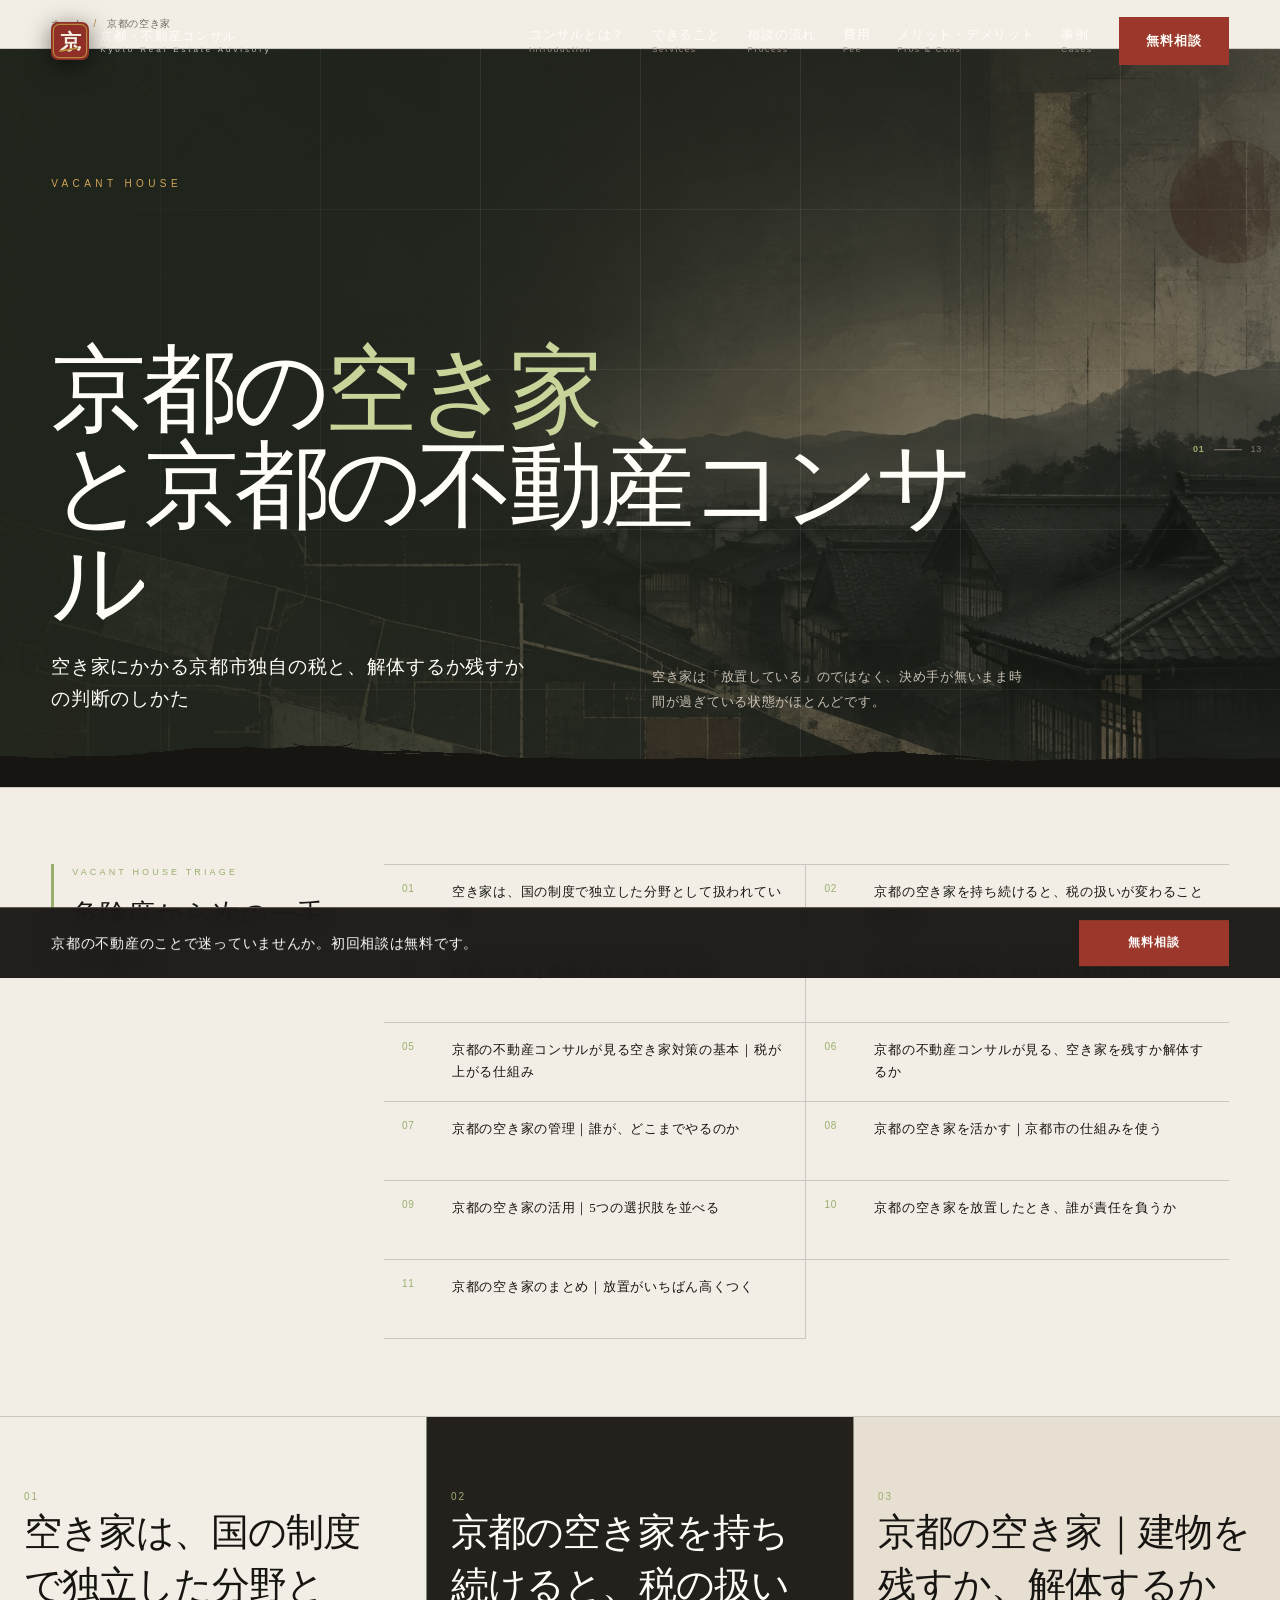
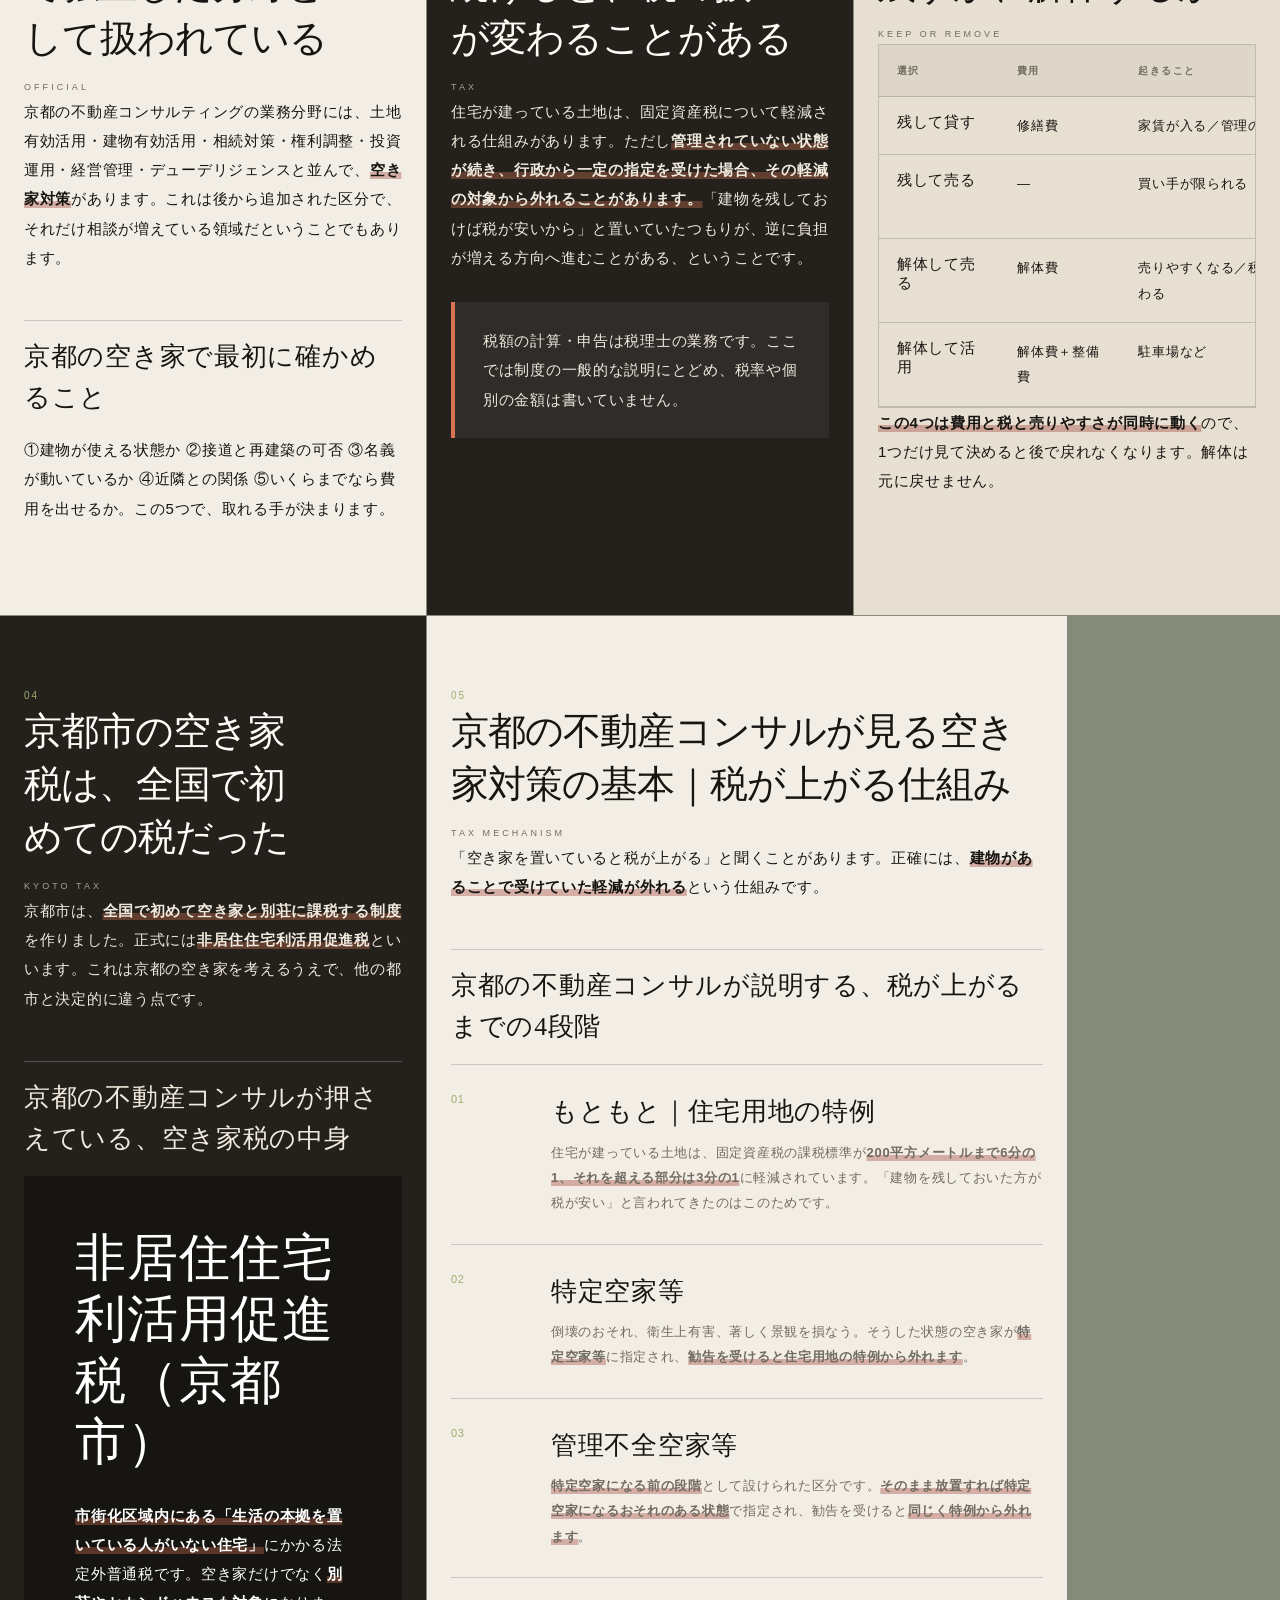
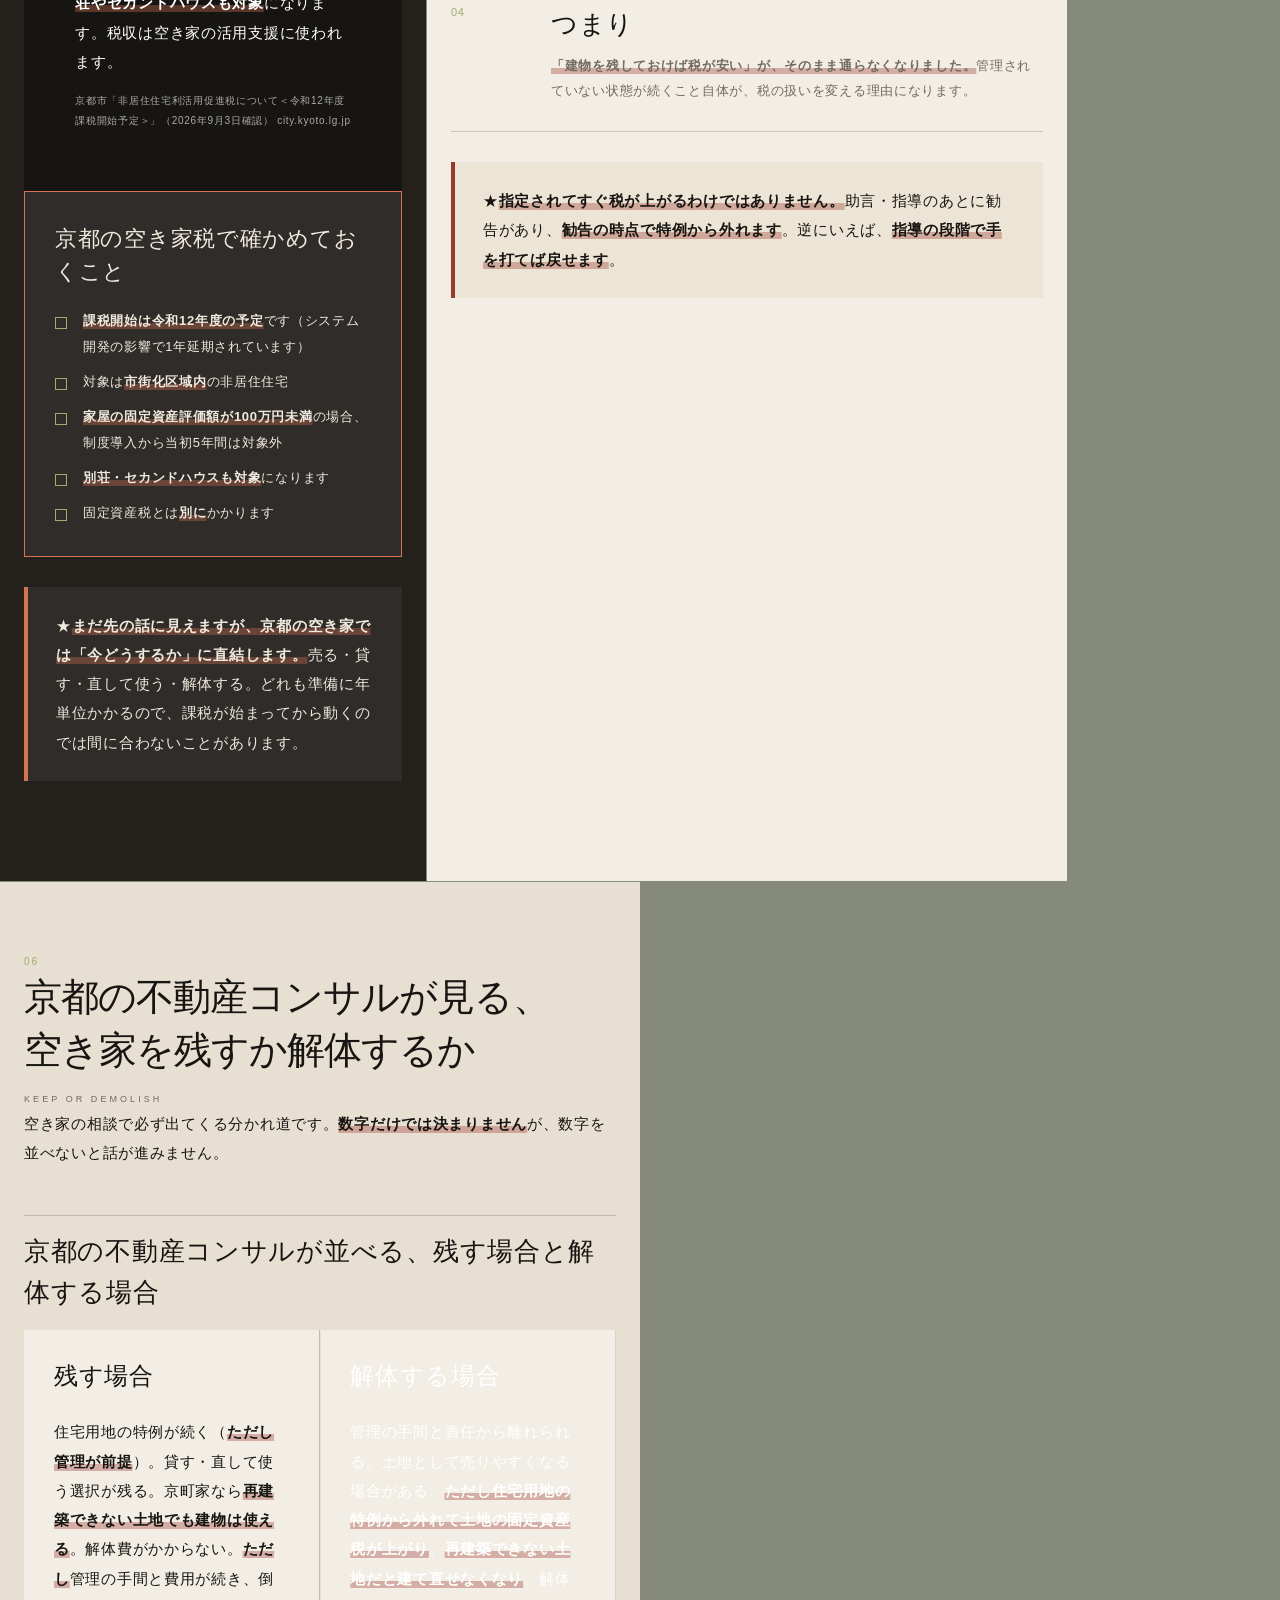
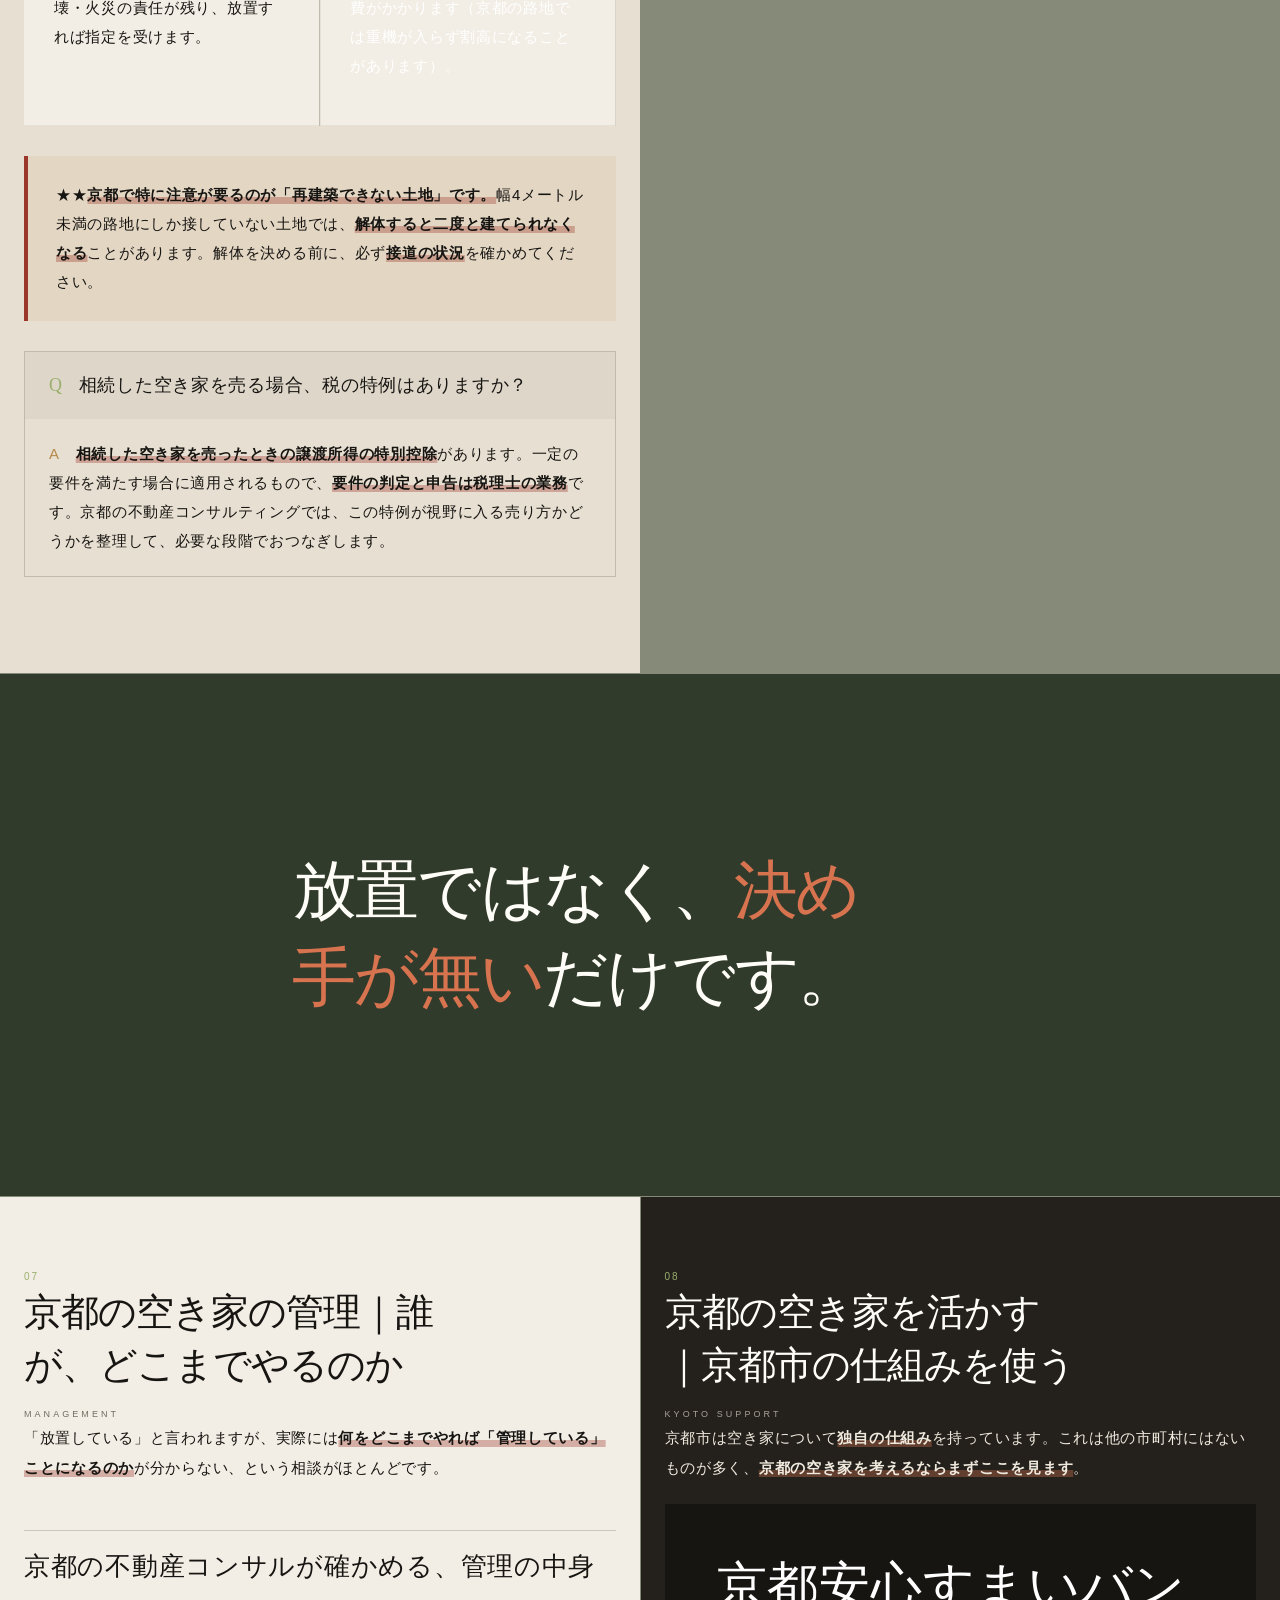
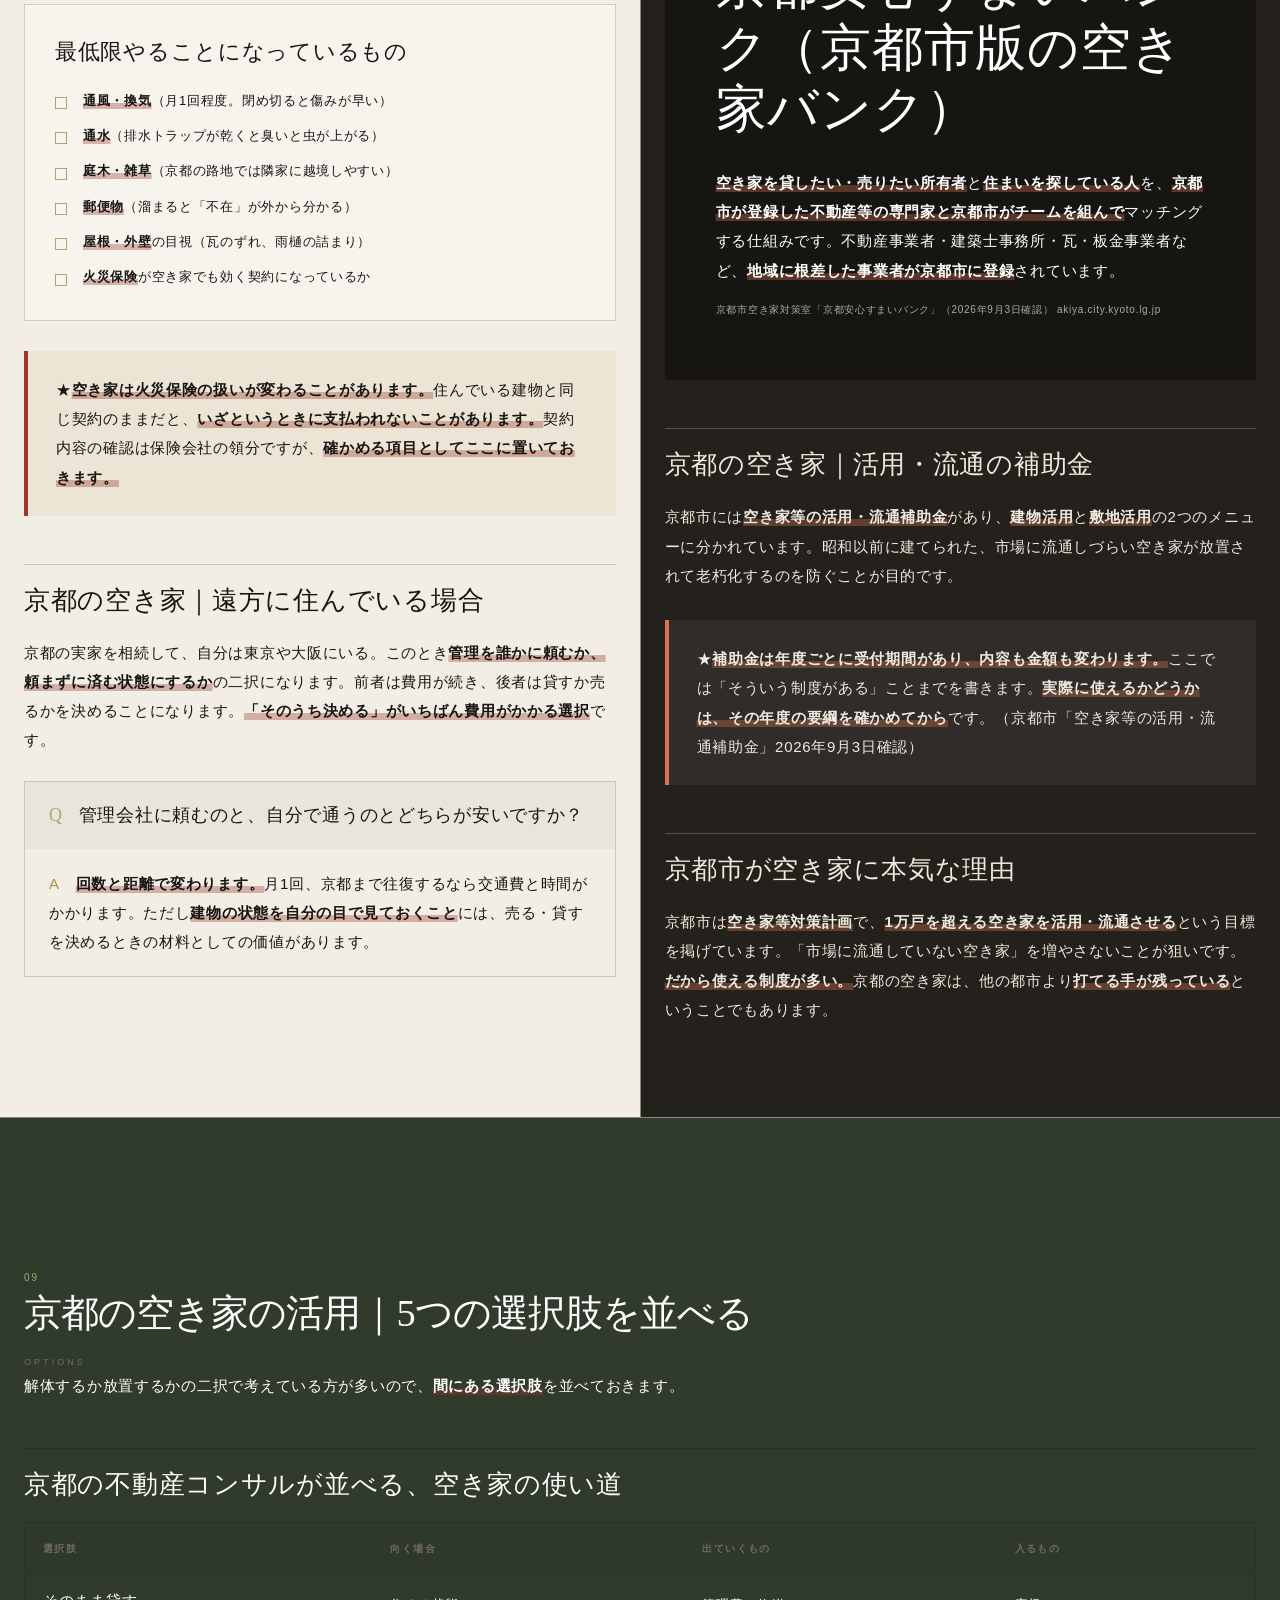
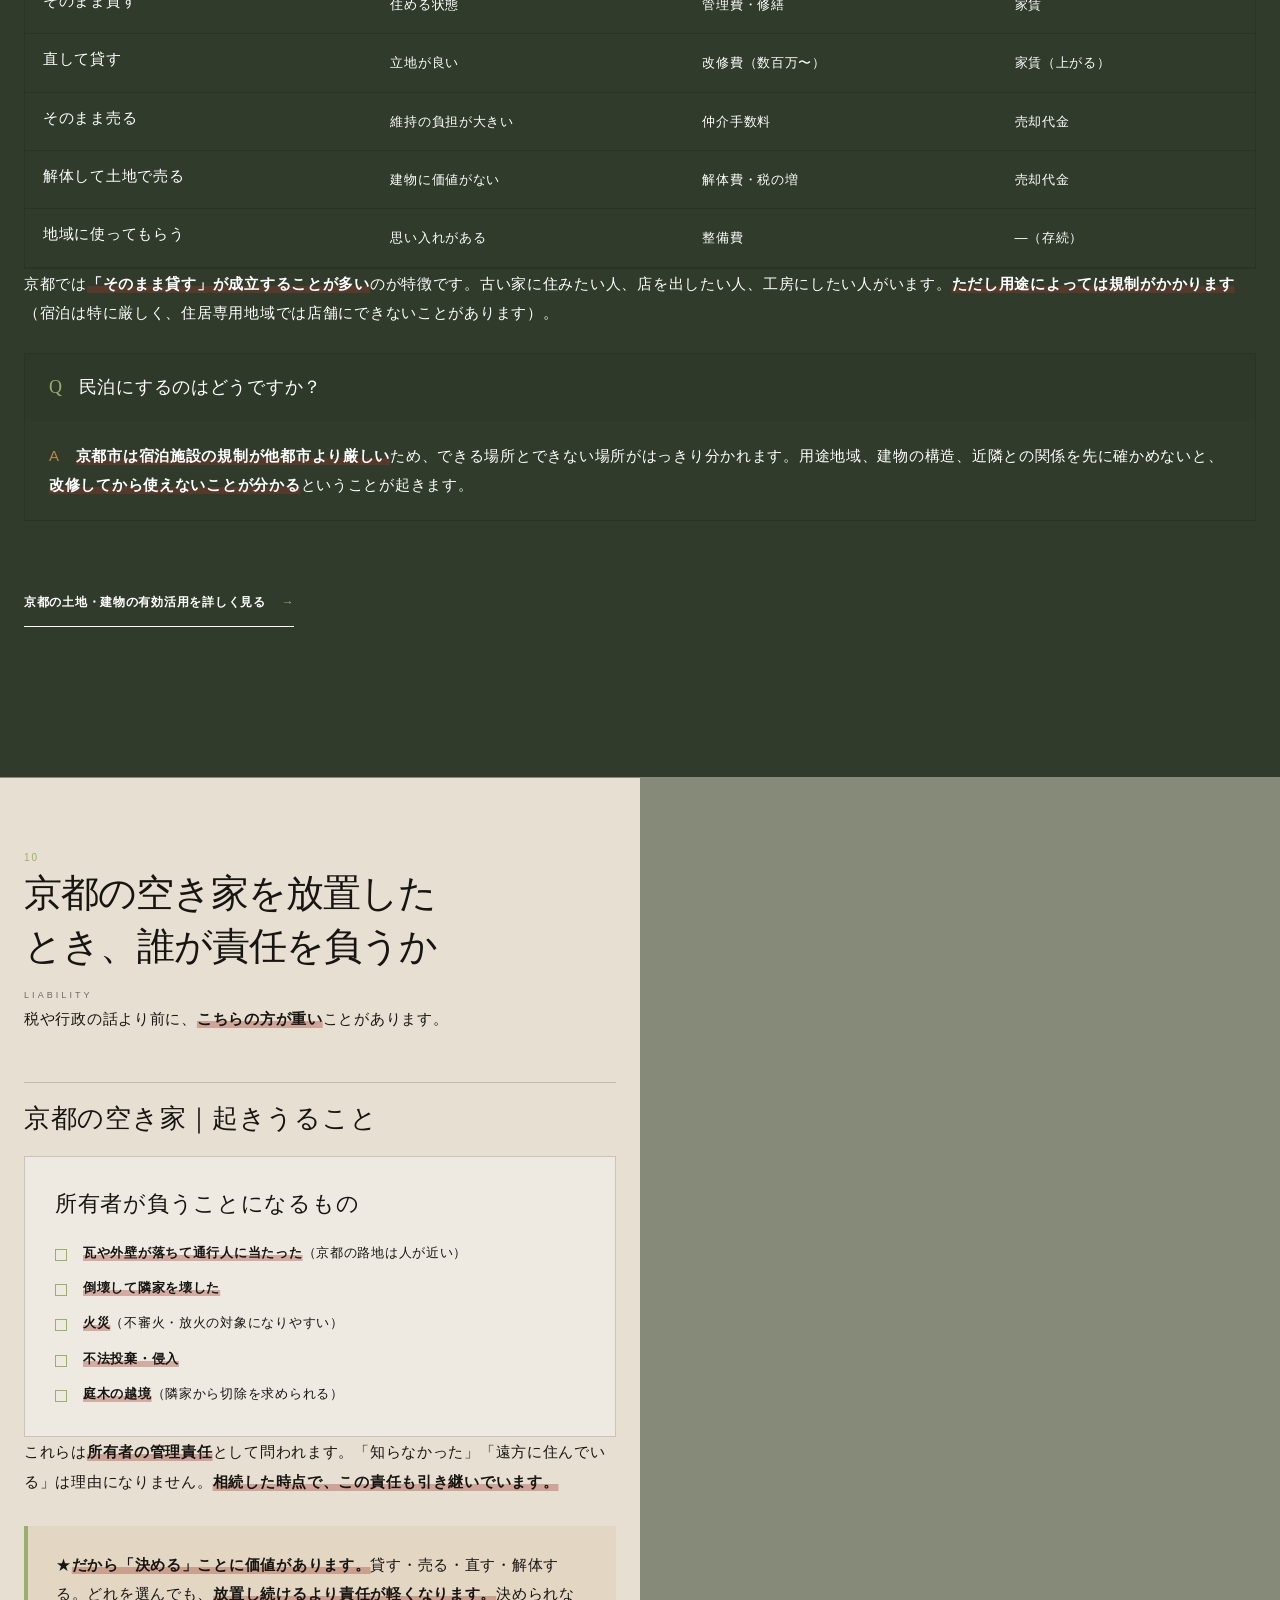
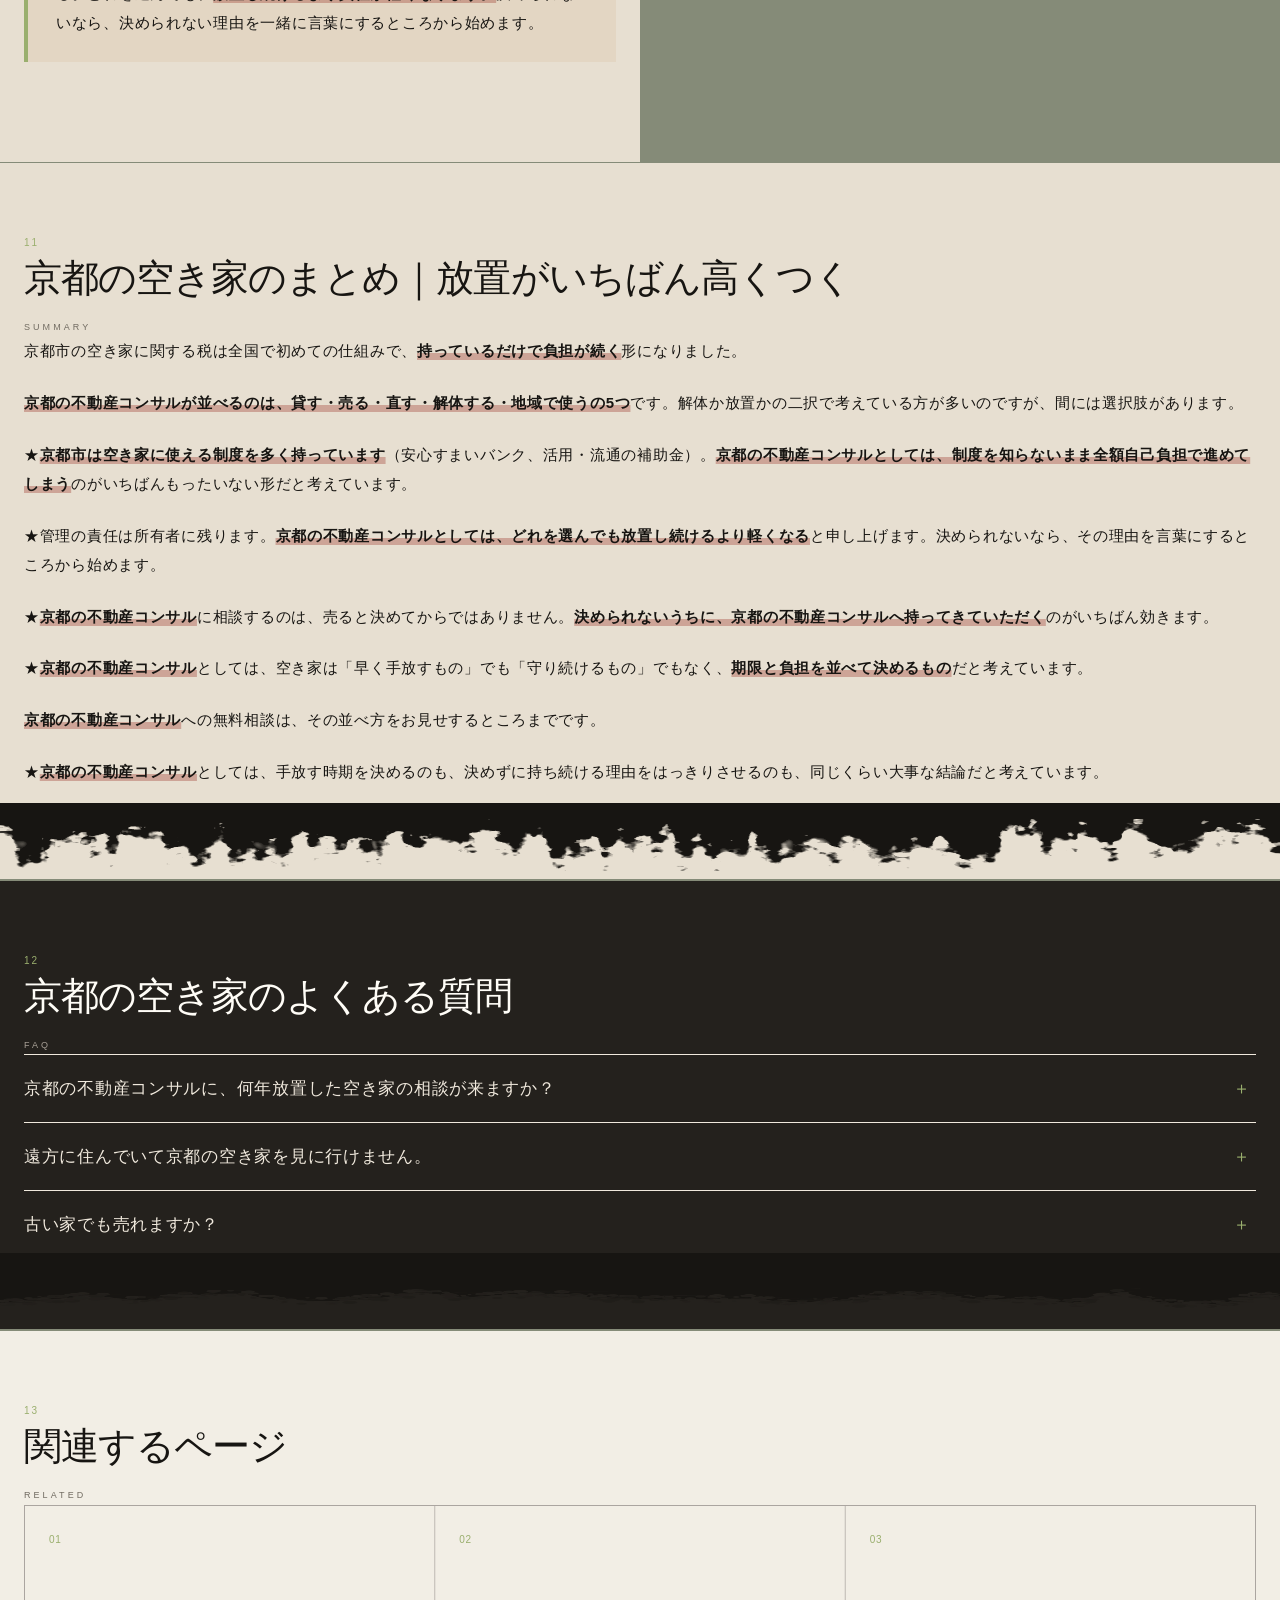
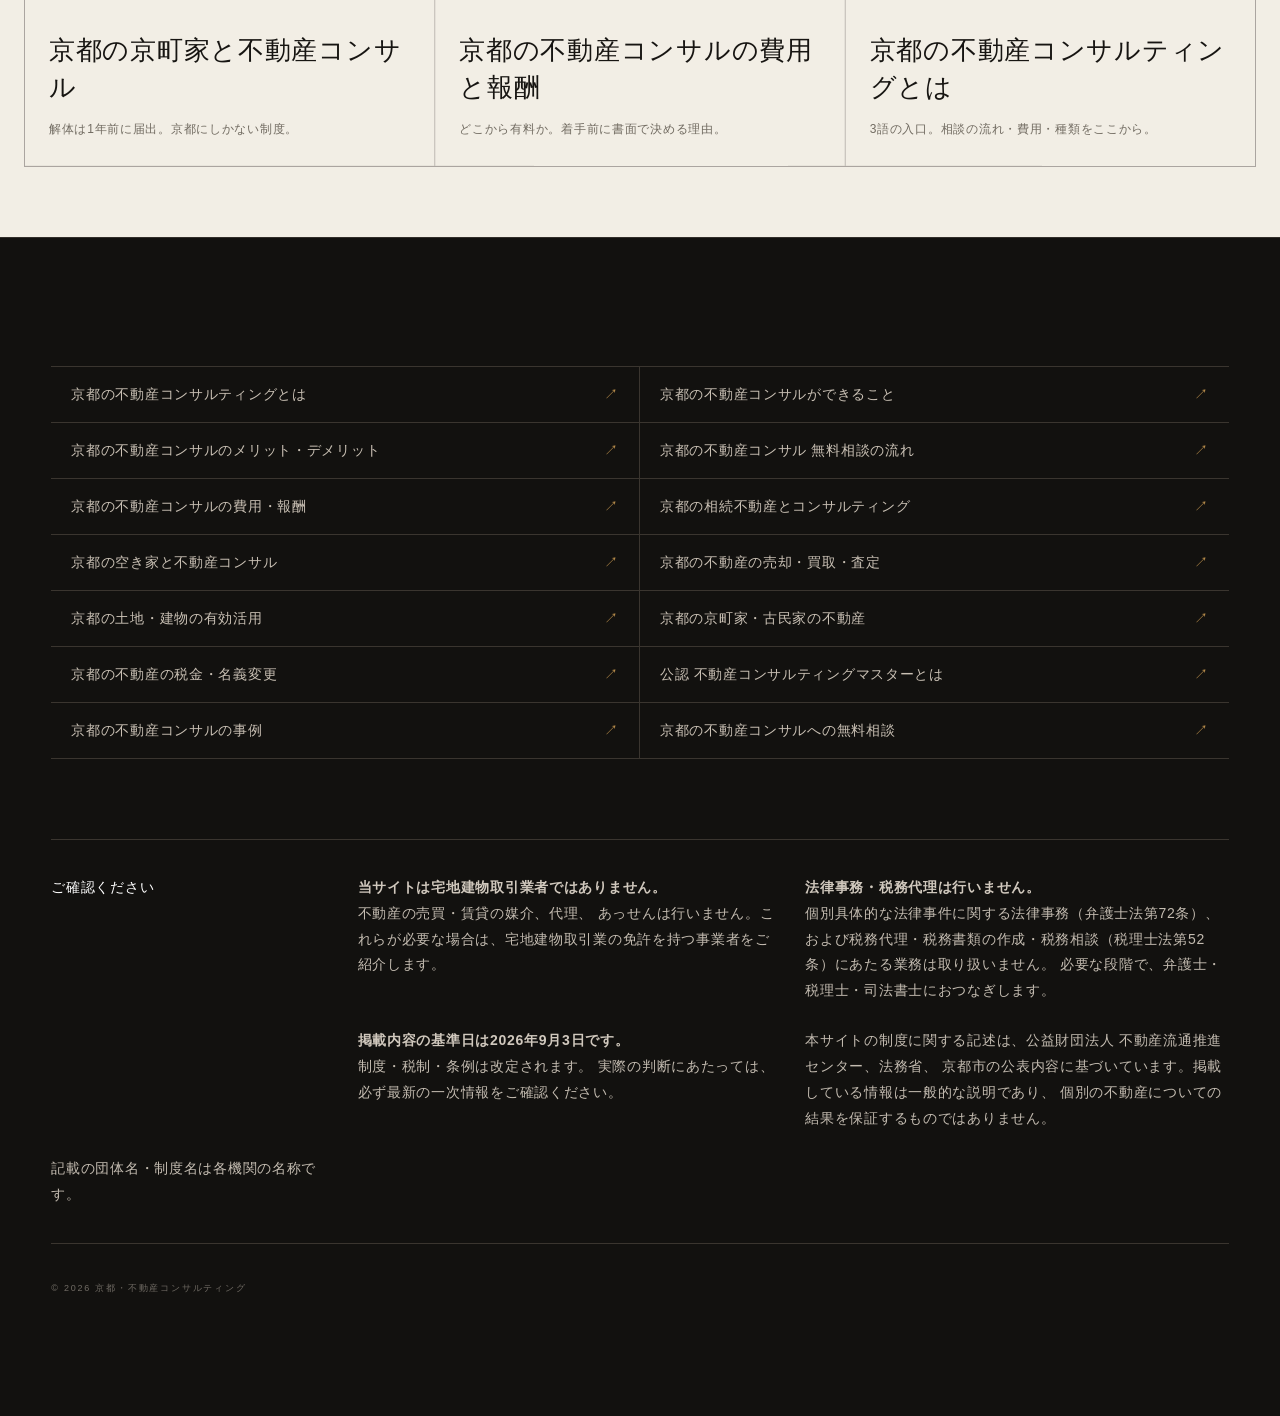
==== commit f0147505: "視認性: 白カードとスマホ見出しの改行を修正" ====
--- a/akiya/index.html
+++ b/akiya/index.html
@@ -97,7 +97,7 @@
   <div class="kfc-phero__plan" aria-hidden="true"></div>
   <div class="kfc-wrap">
     <p class="kfc-hero__eyebrow">VACANT HOUSE</p>
-    <p class="kfc-phero__name">京都の<i>空き家</i><br>と京都の不動産コンサル</p>
+    <p class="kfc-phero__name"><span class="kfc-phero__line">京都の<i>空き家</i></span><br><span class="kfc-phero__line">と京都の不動産コンサル</span></p>
     <h1 class="kfc-phero__h">空き家にかかる京都市独自の税と、解体するか残すかの判断のしかた</h1>
     <p class="kfc-phero__d">空き家は「放置している」のではなく、決め手が無いまま時間が過ぎている状態がほとんどです。</p>
   </div>
--- a/css/layouts.css
+++ b/css/layouts.css
@@ -1,7 +1,7 @@
 /* Components and thirteen page-specific information structures. */
 .kfc-more{display:inline-flex!important;align-items:center;gap:16px;width:max-content;margin-top:32px;padding:12px 0;border-bottom:1px solid;font-size:12px;font-weight:700}.kfc-more::after{content:"→";color:var(--page-accent);transition:.25s}.kfc-more:hover::after{transform:translateX(8px)}
 .kfc-cards{display:grid;grid-template-columns:repeat(3,minmax(0,1fr));gap:1px;background:var(--line);border:1px solid var(--line)}.kfc-card{--kfc-mx:50%;--kfc-my:50%;position:relative;min-height:260px;padding:24px;background:var(--paper);overflow:hidden;display:flex;flex-direction:column;transition:.35s var(--ease)}.kfc-card::before,.kfc-help__i::before,.kfc-use__i::before{content:"";position:absolute;inset:0;background:radial-gradient(260px circle at var(--kfc-mx) var(--kfc-my),#b58a4a33,transparent 70%);opacity:0;transition:.25s;pointer-events:none}.kfc-card:hover::before,.kfc-help__i:hover::before,.kfc-use__i:hover::before{opacity:1}.kfc-card:hover{transform:translateY(-5px);z-index:2}.kfc-card__n{margin:0 0 auto;font-size:10px;color:var(--page-accent)}.kfc-card__t{margin:40px 0 12px;font:clamp(18px,2vw,26px)/1.45 var(--serif)}.kfc-card__d{margin:0;font-size:12px;color:var(--muted)}.kfc-sec--dark .kfc-cards{background:var(--line-l);border-color:var(--line-l)}.kfc-sec--dark .kfc-card{background:#282520}.kfc-sec--dark .kfc-card__d{color:#b9b0a5}
-.kfc-help{display:grid;grid-template-columns:repeat(12,1fr);gap:12px}.kfc-help__i{position:relative;overflow:hidden;min-height:250px;padding:28px;border:1px solid var(--line);background:#f7f3ea;display:flex;flex-direction:column}.kfc-help__i:nth-child(1),.kfc-help__i:nth-child(6){grid-column:span 5}.kfc-help__i:nth-child(2),.kfc-help__i:nth-child(5){grid-column:span 7}.kfc-help__i:nth-child(3){grid-column:span 4}.kfc-help__i:nth-child(4){grid-column:span 8}.kfc-help__icon{width:42px;height:42px;margin-bottom:auto}.kfc-help__q{font:clamp(20px,2.4vw,32px)/1.45 var(--serif);margin:32px 0 8px}.kfc-help__a{font-size:13px;color:var(--muted);margin:0}.kfc-help__l{font-size:11px;margin-top:16px;color:var(--verm)}
+.kfc-help{display:grid;grid-template-columns:repeat(12,1fr);gap:12px}.kfc-help__i{position:relative;overflow:hidden;min-height:250px;padding:28px;border:1px solid var(--line);background:#f7f3ea;color:var(--ink);display:flex;flex-direction:column}.kfc-help__i:nth-child(1),.kfc-help__i:nth-child(6){grid-column:span 5}.kfc-help__i:nth-child(2),.kfc-help__i:nth-child(5){grid-column:span 7}.kfc-help__i:nth-child(3){grid-column:span 4}.kfc-help__i:nth-child(4){grid-column:span 8}.kfc-help__icon{width:42px;height:42px;margin-bottom:auto}.kfc-help__q{font:clamp(20px,2.4vw,32px)/1.45 var(--serif);margin:32px 0 8px}.kfc-help__a{font-size:13px;color:var(--muted);margin:0}.kfc-help__l{font-size:11px;margin-top:16px;color:var(--verm)}
 .kfc-use{display:grid;grid-template-columns:repeat(3,1fr);border-top:1px solid var(--line)}.kfc-use__i{position:relative;padding:24px 20px;border-bottom:1px solid var(--line);min-height:110px;font:18px/1.5 var(--serif)}.kfc-use__i:not(:nth-child(3n)){border-right:1px solid var(--line)}
 .kfc-step{list-style:none;margin:0;padding:0;border-top:1px solid var(--line)}.kfc-step__i{display:grid;grid-template-columns:76px 1fr;gap:24px;padding:28px 0;border-bottom:1px solid var(--line)}.kfc-step__n{font:11px var(--sans);color:var(--page-accent)}.kfc-step__t{font:clamp(19px,2vw,26px)/1.5 var(--serif);margin:0 0 8px}.kfc-step__d{margin:0;font-size:13px;color:var(--muted)}.kfc-sec--dark .kfc-step,.kfc-sec--dark .kfc-step__i{border-color:var(--line-l)}.kfc-sec--dark .kfc-step__d{color:#bdb5aa}
 .kfc-check{padding:30px;border:1px solid var(--line);background:#ffffff57}.kfc-check__t{margin:0 0 20px;font:22px/1.5 var(--serif)}.kfc-check__l{list-style:none;margin:0;padding:0;display:grid;gap:10px}.kfc-check__l li{position:relative;padding-left:28px;font-size:13px}.kfc-check__l li::before{content:"";position:absolute;left:0;top:.7em;width:12px;height:12px;border:1px solid var(--page-accent)}
--- a/css/pages.css
+++ b/css/pages.css
@@ -19,7 +19,7 @@
 .kfc-stick{position:fixed;z-index:800;left:0;right:0;bottom:0;transform:translateY(110%);transition:transform .45s var(--ease);background:#161411f2;color:#fff;border-top:1px solid #50473d;backdrop-filter:blur(12px)}.kfc-stick[data-on="1"]{transform:none}.kfc-stick__in{height:70px;display:flex;align-items:center;justify-content:space-between;gap:20px}.kfc-stick__t{margin:0;font:14px/1.5 var(--serif)}.kfc-stick__b{display:grid;place-items:center;width:150px;height:46px;background:var(--verm);font-size:12px;font-weight:700}
 
 /* motion: content aligns once; reading text never scatters */
-[data-reveal]{opacity:0;clip-path:polygon(0 100%,100% 100%,100% 100%,0 100%);transform:translateY(28px);transition:opacity .8s var(--ease),clip-path .9s var(--ease),transform .9s var(--ease)}[data-reveal][data-in="1"]{opacity:1;clip-path:polygon(0 -10%,100% -10%,100% 100%,0 100%);transform:none}[data-delay="1"]{transition-delay:.1s}[data-delay="2"]{transition-delay:.2s}.kfc-ch{display:inline-block;opacity:0;clip-path:polygon(0 100%,100% 100%,100% 100%,0 100%);transform:translateY(.65em);animation:char .85s var(--ease) forwards;animation-delay:calc(.16s + var(--i)*.018s)}@keyframes char{to{opacity:1;clip-path:polygon(0 -30%,100% -30%,100% 100%,0 100%);transform:none}}
+[data-reveal]{opacity:0;clip-path:inset(0 0 18% 0);transform:translateY(28px);transition:opacity .8s var(--ease),clip-path .9s var(--ease),transform .9s var(--ease)}[data-reveal][data-in="1"]{opacity:1;clip-path:inset(0);transform:none}[data-delay="1"]{transition-delay:.1s}[data-delay="2"]{transition-delay:.2s}.kfc-ch{display:inline-block;opacity:0;clip-path:polygon(0 100%,100% 100%,100% 100%,0 100%);transform:translateY(.65em);animation:char .85s var(--ease) forwards;animation-delay:calc(.16s + var(--i)*.018s)}@keyframes char{to{opacity:1;clip-path:polygon(0 -30%,100% -30%,100% 100%,0 100%);transform:none}}
 
 @media(max-width:980px){
  :root{--gutter:20px;--space:78px}.kfc-gnav__in{height:64px;grid-template-columns:1fr auto}.kfc-gnav__brand img{width:34px;height:34px}.kfc-gnav__brand-copy b{font-size:11px}.kfc-gnav__brand-copy span{font-size:7px}.kfc-burger{display:grid;width:42px;height:42px;padding:10px;background:transparent;border:1px solid currentColor;color:inherit;align-content:center;gap:5px}.kfc-burger span{display:block;height:1px;background:currentColor;transition:.25s}.kfc-burger[aria-expanded="true"] span:nth-child(1){transform:translateY(6px) rotate(45deg)}.kfc-burger[aria-expanded="true"] span:nth-child(2){opacity:0}.kfc-burger[aria-expanded="true"] span:nth-child(3){transform:translateY(-6px) rotate(-45deg)}
@@ -32,5 +32,5 @@
  .kfc-layout--atlas,.kfc-layout--triage,.kfc-layout--parcel,.kfc-layout--casefiles{display:block;padding:14px}.kfc-layout--atlas>.kfc-sec,.kfc-layout--triage>.kfc-sec,.kfc-layout--parcel>.kfc-sec,.kfc-layout--casefiles>.kfc-sec{margin-bottom:14px;min-height:auto!important}.kfc-layout--atlas>.kfc-sec>.kfc-wrap,.kfc-layout--triage>.kfc-sec>.kfc-wrap,.kfc-layout--parcel>.kfc-sec>.kfc-wrap,.kfc-layout--casefiles>.kfc-sec>.kfc-wrap{width:calc(100% - 38px)}.kfc-layout--balance{display:block}.kfc-layout--balance>#pros .kfc-sec__h,.kfc-layout--balance>#cons .kfc-sec__h{min-height:0}.kfc-layout--ledger{padding-inline:12px}.kfc-layout--ledger .kfc-price__i:nth-child(2){transform:none}.kfc-layout--timeline{padding-left:32px}.kfc-layout--timeline::before{left:22px}.kfc-layout--timeline>.kfc-sec::before{left:-15px}.kfc-layout--deadline>.kfc-sec{clip-path:none!important}.kfc-layout--market>#satei>.kfc-wrap,.kfc-layout--market>#souba>.kfc-wrap{display:block}.kfc-layout--market>#satei .kfc-read,.kfc-layout--market>#souba .kfc-read{padding:24px}.kfc-layout--credential>.kfc-sec{transform:none!important}.kfc-layout--casefiles>#casetypes .kfc-cards{grid-template-columns:1fr}.kfc-layout--conversation>.kfc-sec{min-height:auto}.kfc-layout--conversation .kfc-read,.kfc-layout--conversation .kfc-check,.kfc-layout--conversation .kfc-cards,.kfc-layout--conversation .kfc-faq{margin-top:34px}
  .kfc-rail{display:none}.kfc-fnav{grid-template-columns:1fr}.kfc-fnav li{border-right:0!important}.kfc-foot__note{display:block}.kfc-foot__note p{margin-bottom:20px}.kfc-stick__t{display:none}.kfc-stick__b{width:100%}.kfc-stick__in{height:60px}
 }
-@media(max-width:520px){body{font-size:15px;letter-spacing:.025em}.kfc-gnav__brand-copy b{letter-spacing:.07em}.kfc-hero__bg{background-position:66% center}.kfc-hero__lead{font-size:18px}.kfc-hero__name{font-size:13vw}.kfc-phero__name{font-size:12vw!important}.kfc-sec{padding-block:66px}.kfc-sec__h{font-size:29px}.kfc-read{font-size:14px}.kfc-card__t{font-size:22px}.kfc-step__i{grid-template-columns:42px 1fr;gap:12px}.kfc-check{padding:22px}.kfc-cta__t{font-size:38px}.kfc-fnav a{font-size:12px;padding-inline:6px}}
+@media(max-width:520px){body{font-size:15px;letter-spacing:.025em}.kfc-gnav__brand-copy b{letter-spacing:.07em}.kfc-hero__bg{background-position:66% center}.kfc-hero__lead{font-size:18px}.kfc-hero__name{font-size:13vw}.kfc-phero__name{font-size:10vw!important}.kfc-phero__name>.kfc-phero__line{display:block;white-space:nowrap}.kfc-phero__name>br{display:none}.kfc-page--can .kfc-phero__name,.kfc-page--merit .kfc-phero__name,.kfc-page--fee .kfc-phero__name,.kfc-page--flow .kfc-phero__name,.kfc-page--case .kfc-phero__name,.kfc-page--contact .kfc-phero__name{font-size:9vw!important}.kfc-page--akiya .kfc-phero__name,.kfc-page--master .kfc-phero__name{font-size:8.2vw!important}.kfc-sec{padding-block:66px}.kfc-sec__h{font-size:29px}.kfc-read{font-size:14px}.kfc-card__t{font-size:22px}.kfc-step__i{grid-template-columns:42px 1fr;gap:12px}.kfc-check{padding:22px}.kfc-cta__t{font-size:38px}.kfc-fnav a{font-size:12px;padding-inline:6px}}
 @media(prefers-reduced-motion:reduce){html{scroll-behavior:auto}*,*::before,*::after{animation-duration:.01ms!important;animation-iteration-count:1!important;transition-duration:.01ms!important}.kfc-hero__bg,.kfc-phero__bg{transform:none!important}[data-reveal],.kfc-ch{opacity:1!important;clip-path:none!important;transform:none!important}}
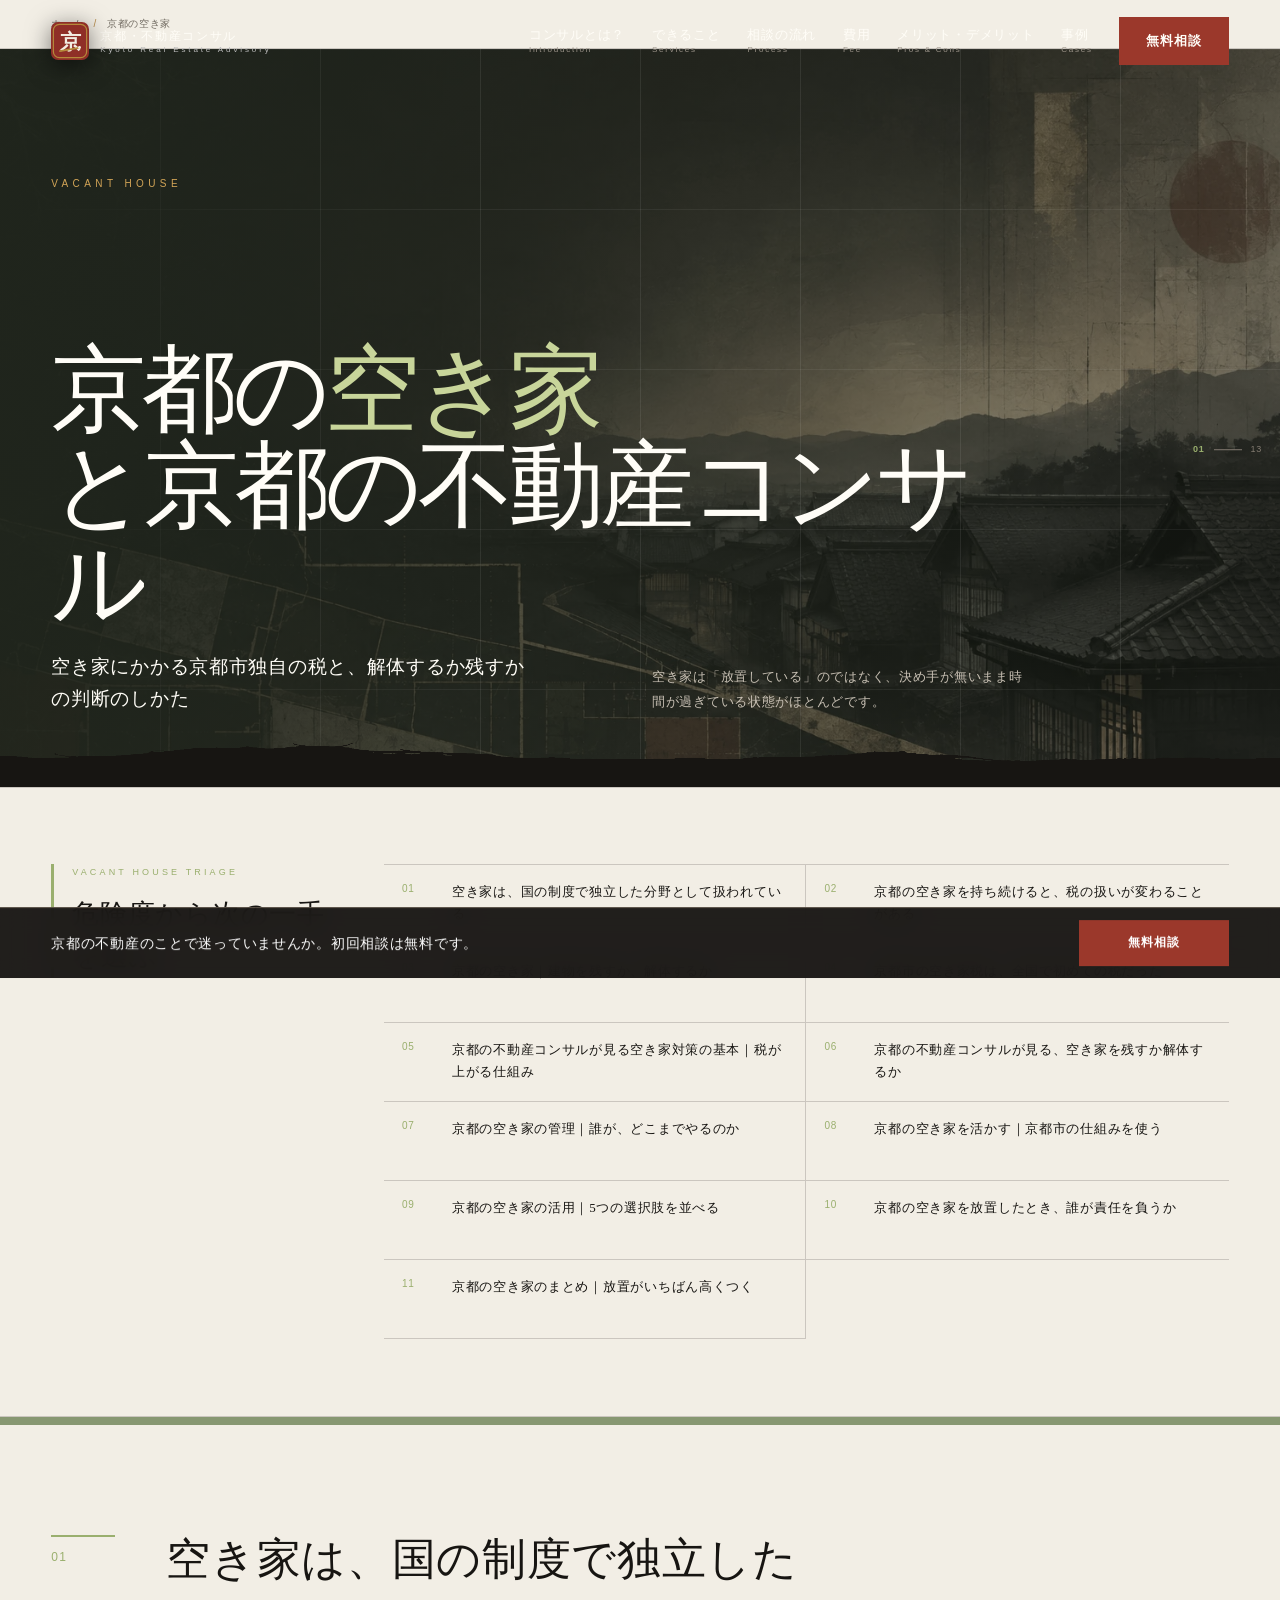
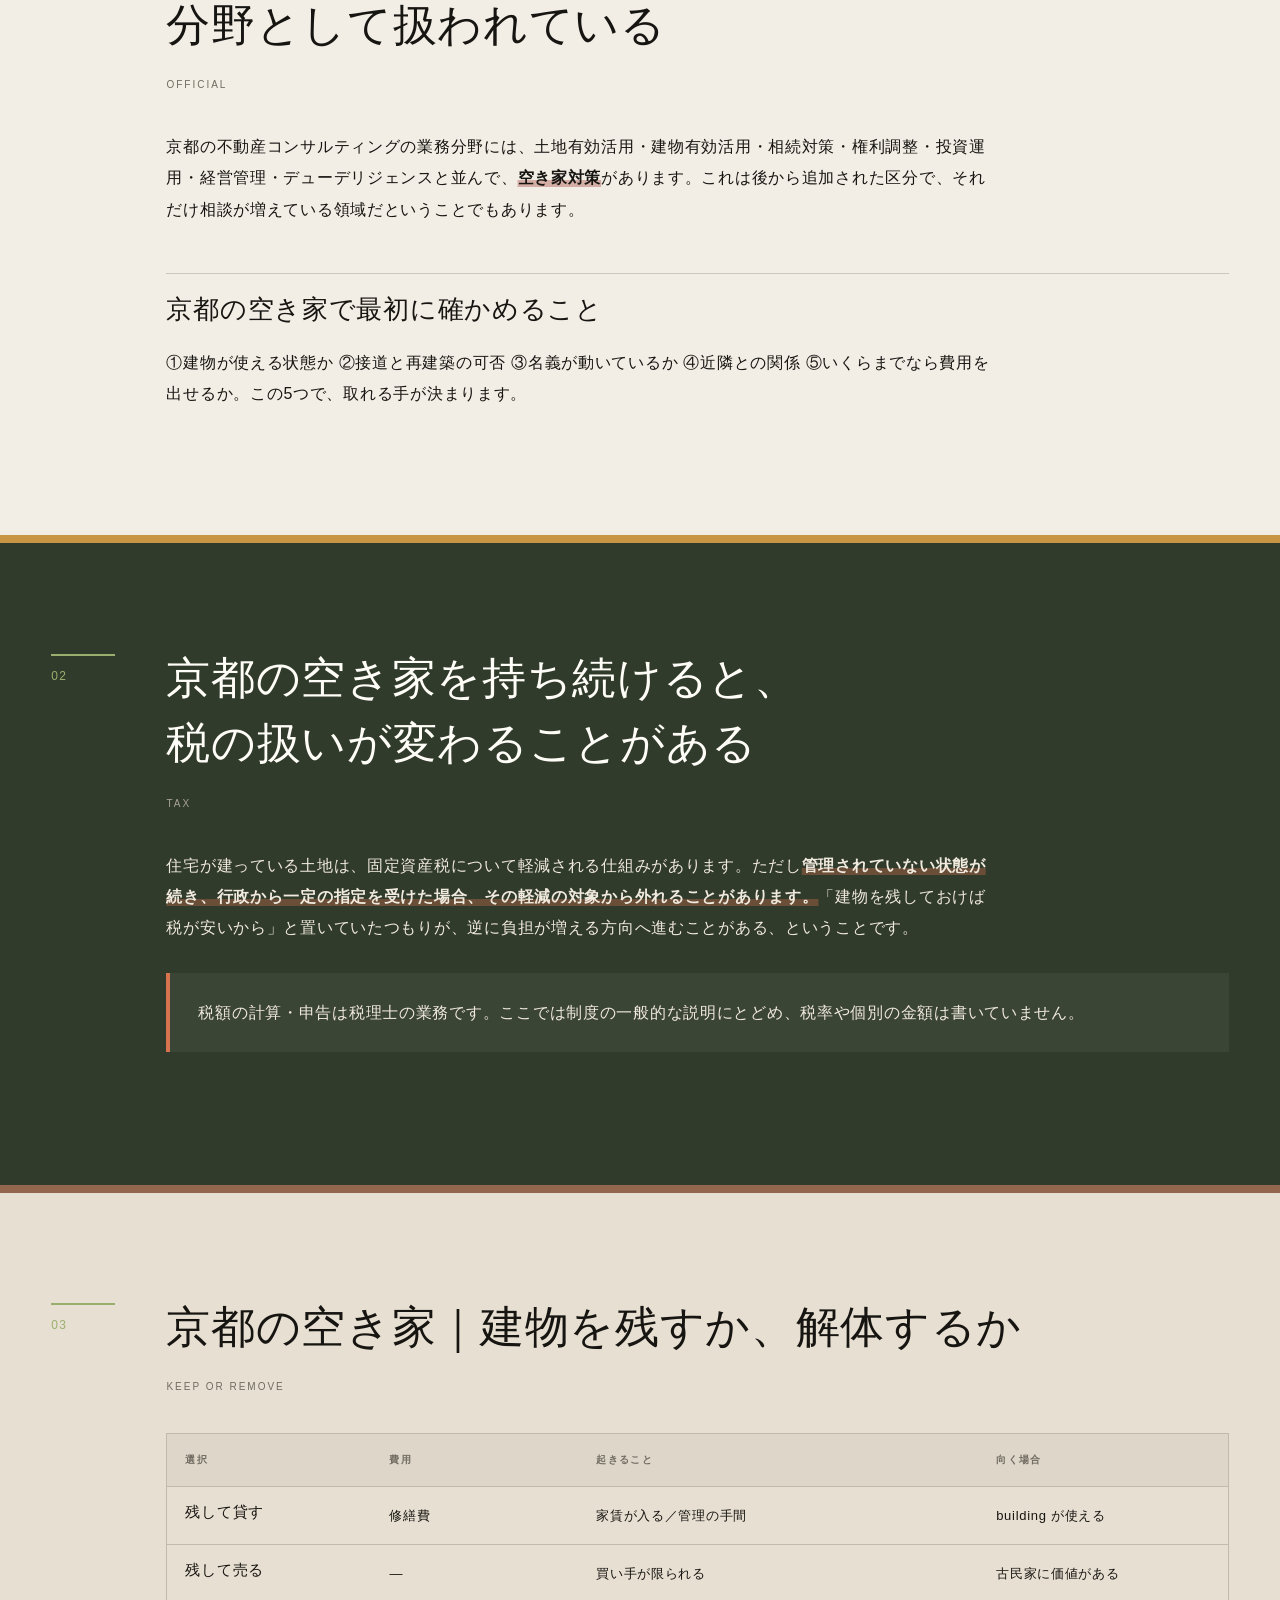
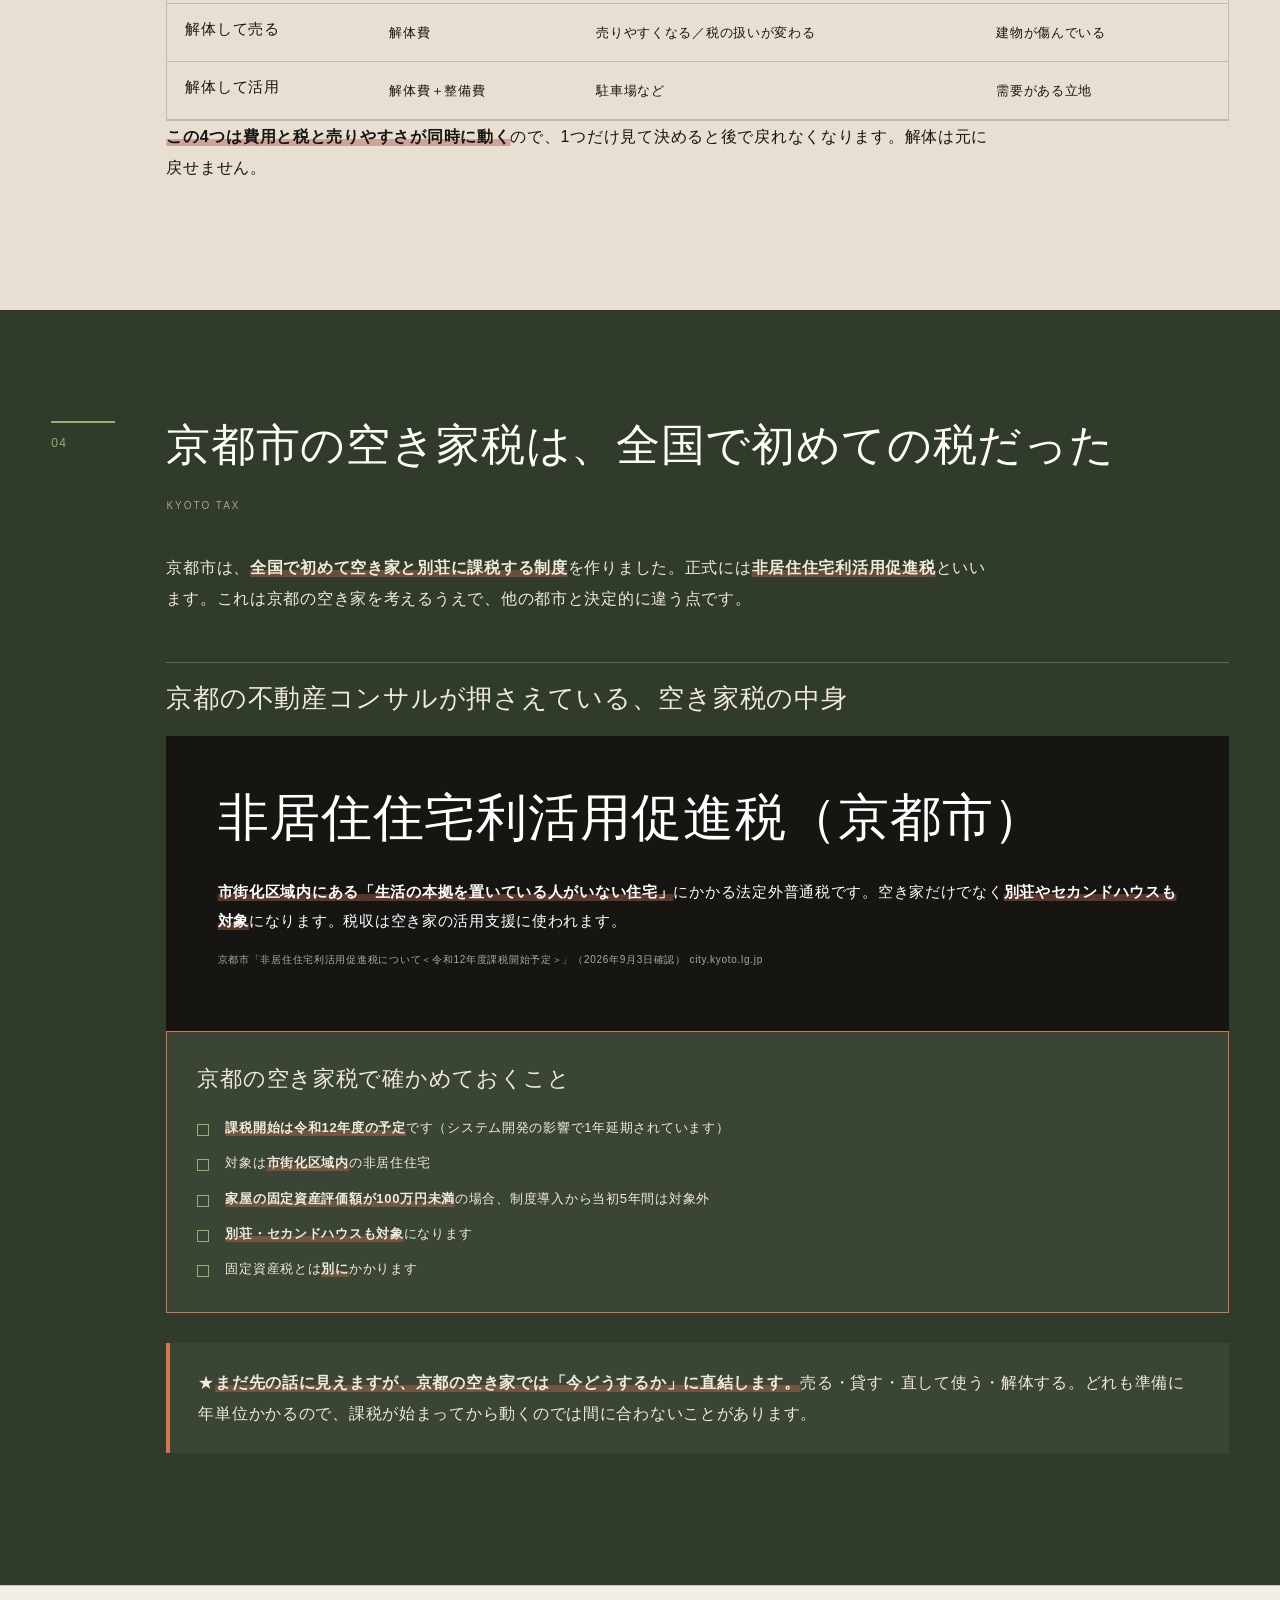
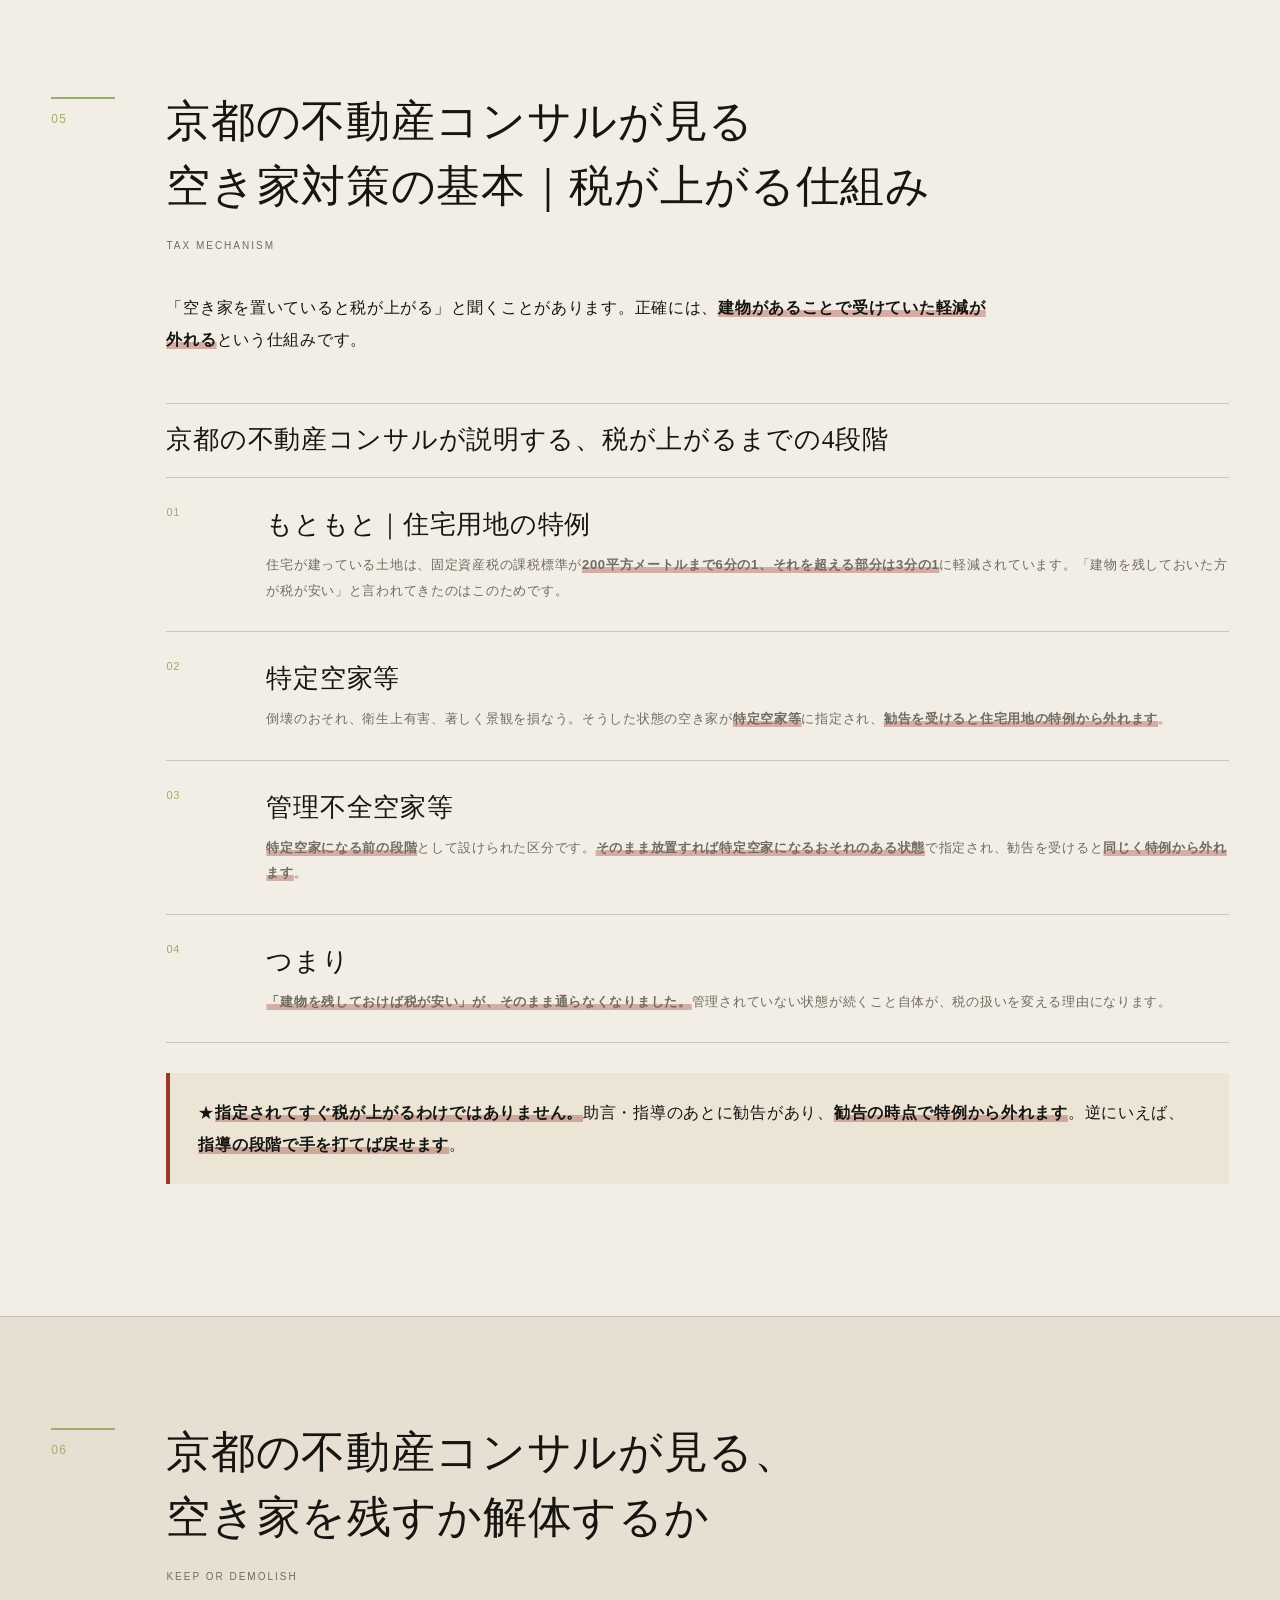
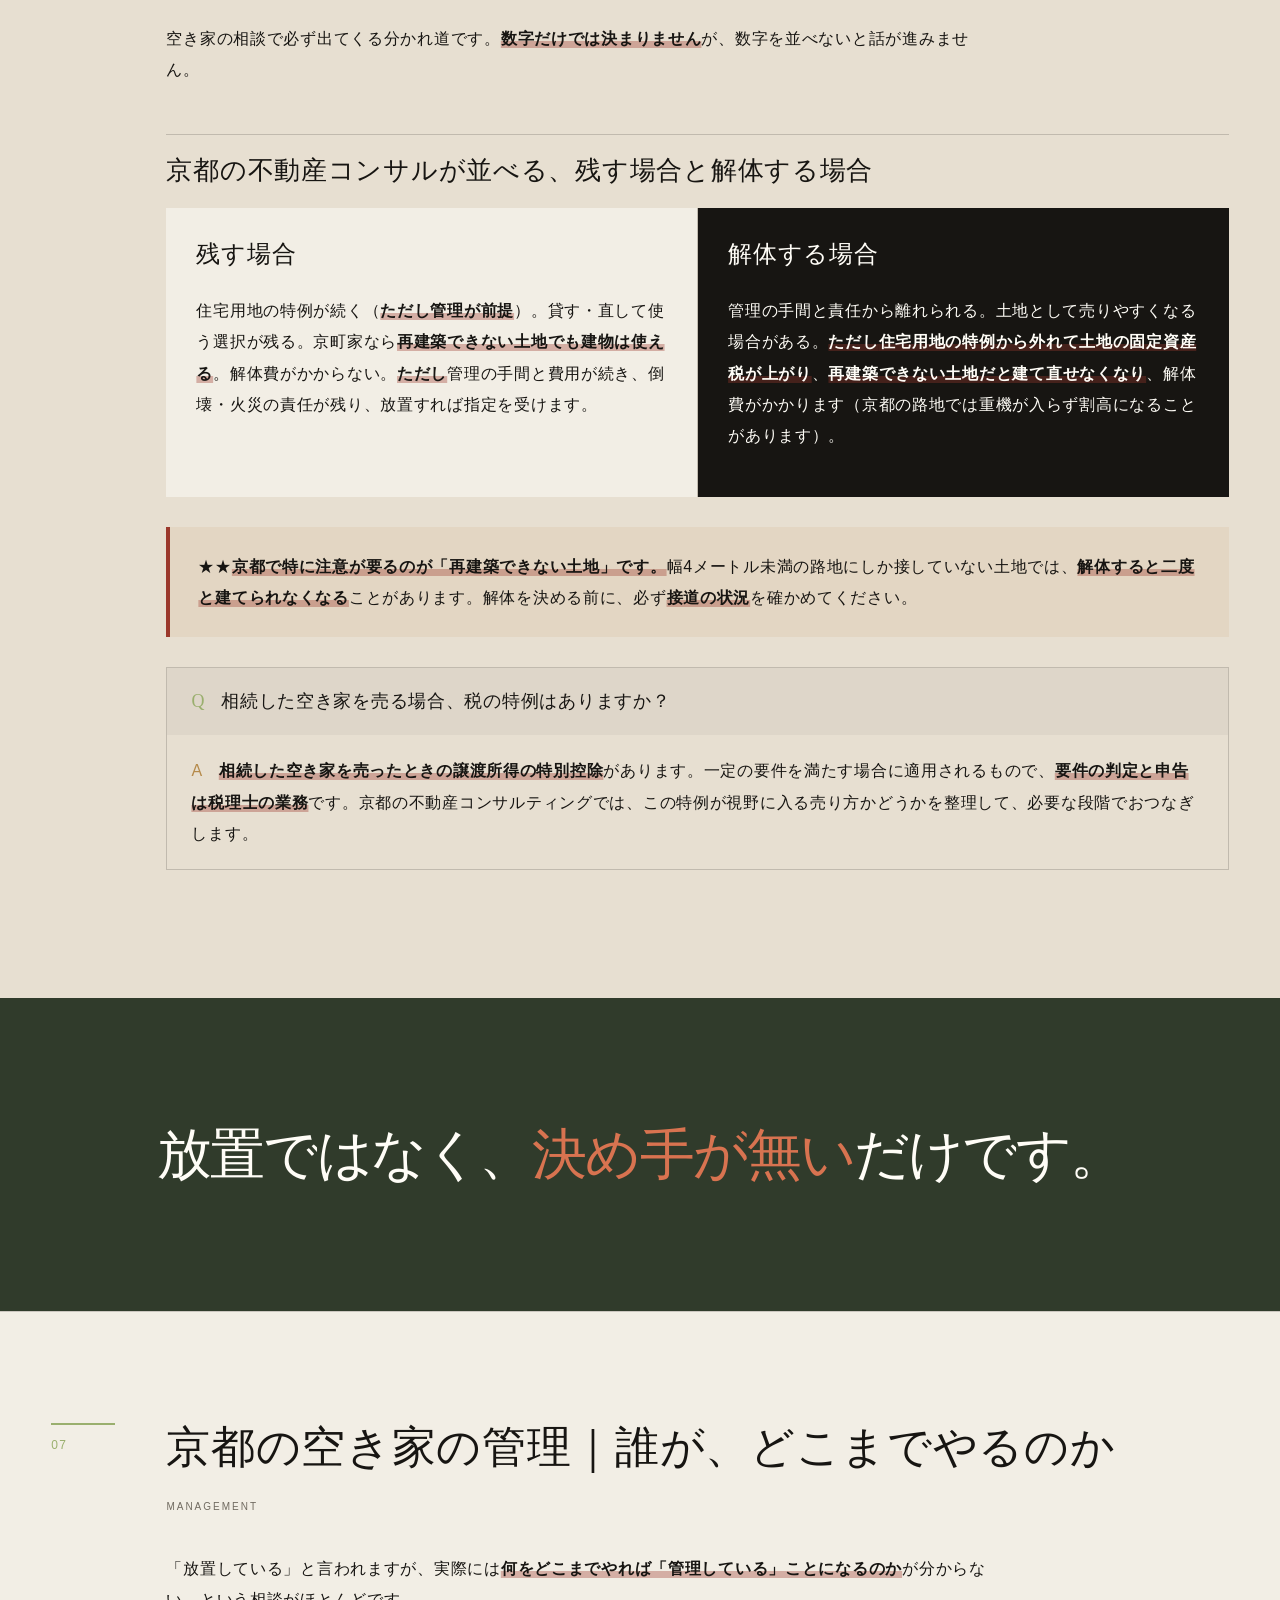
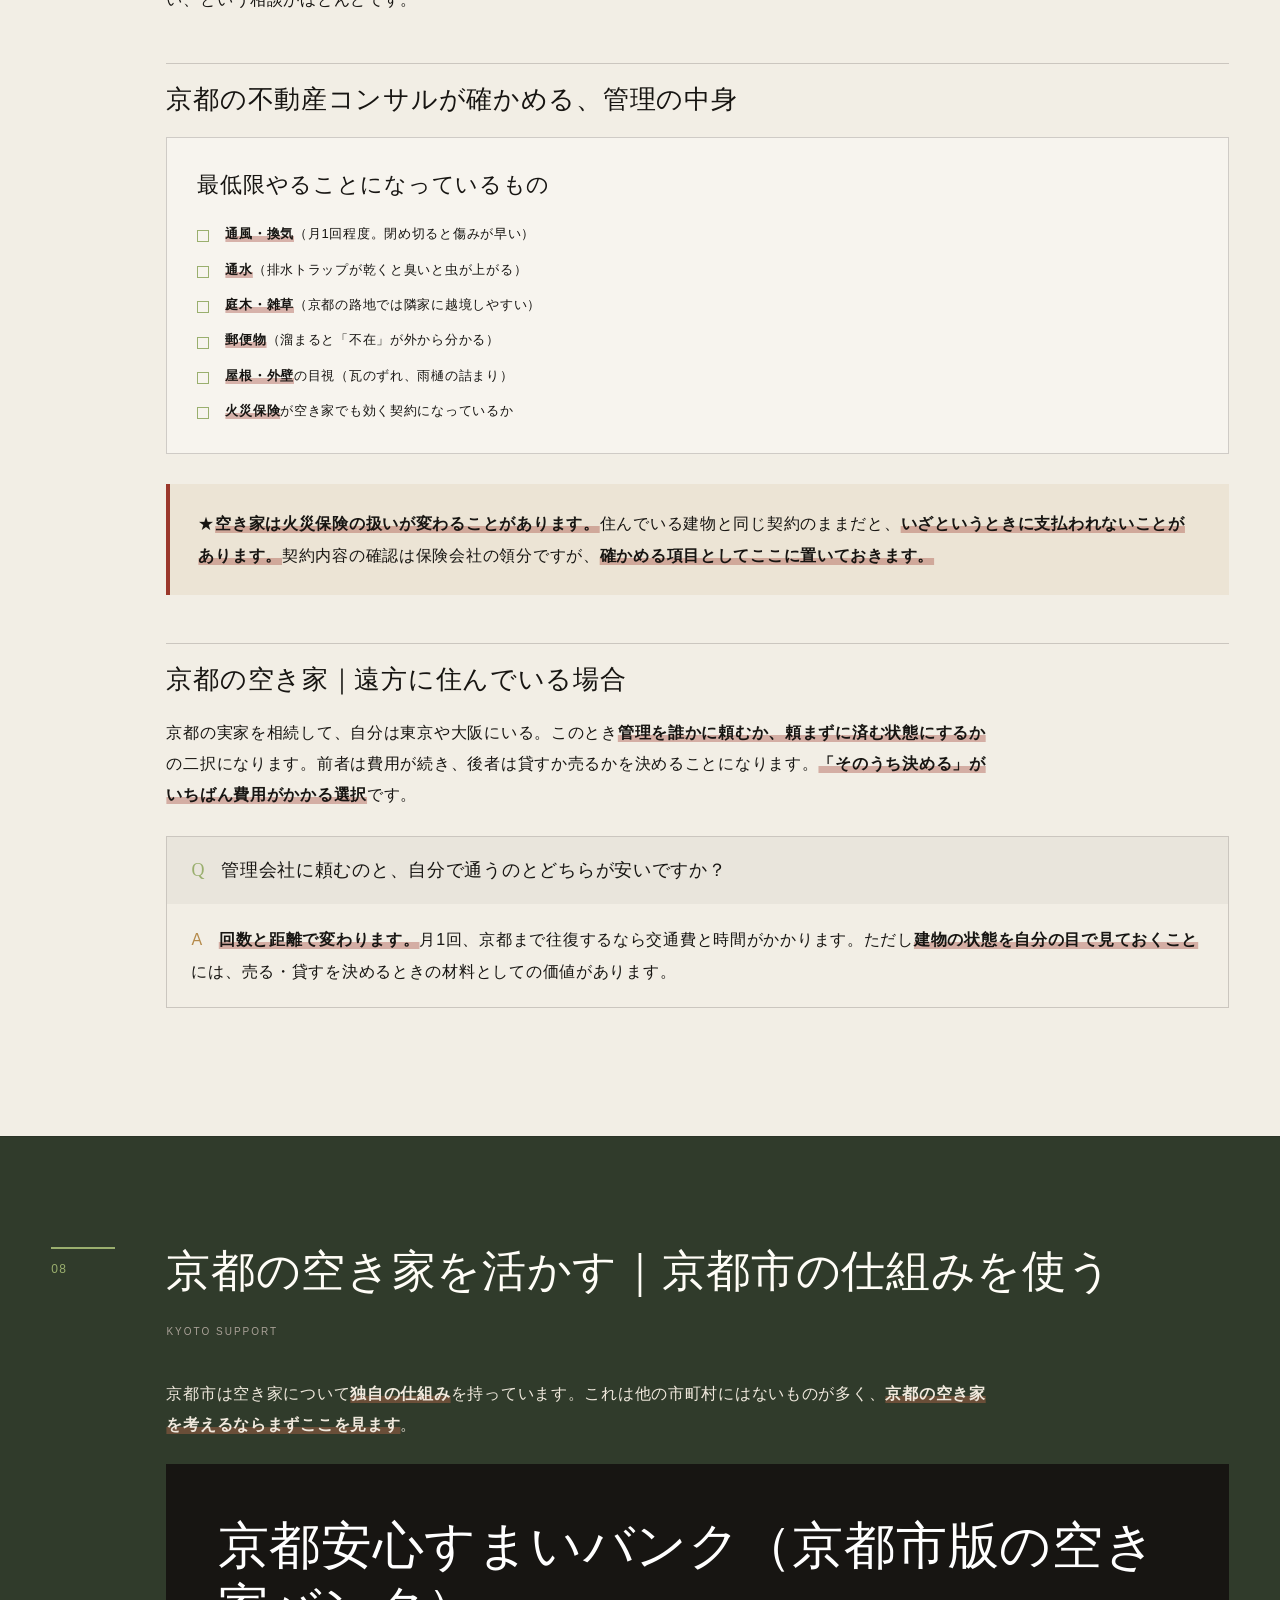
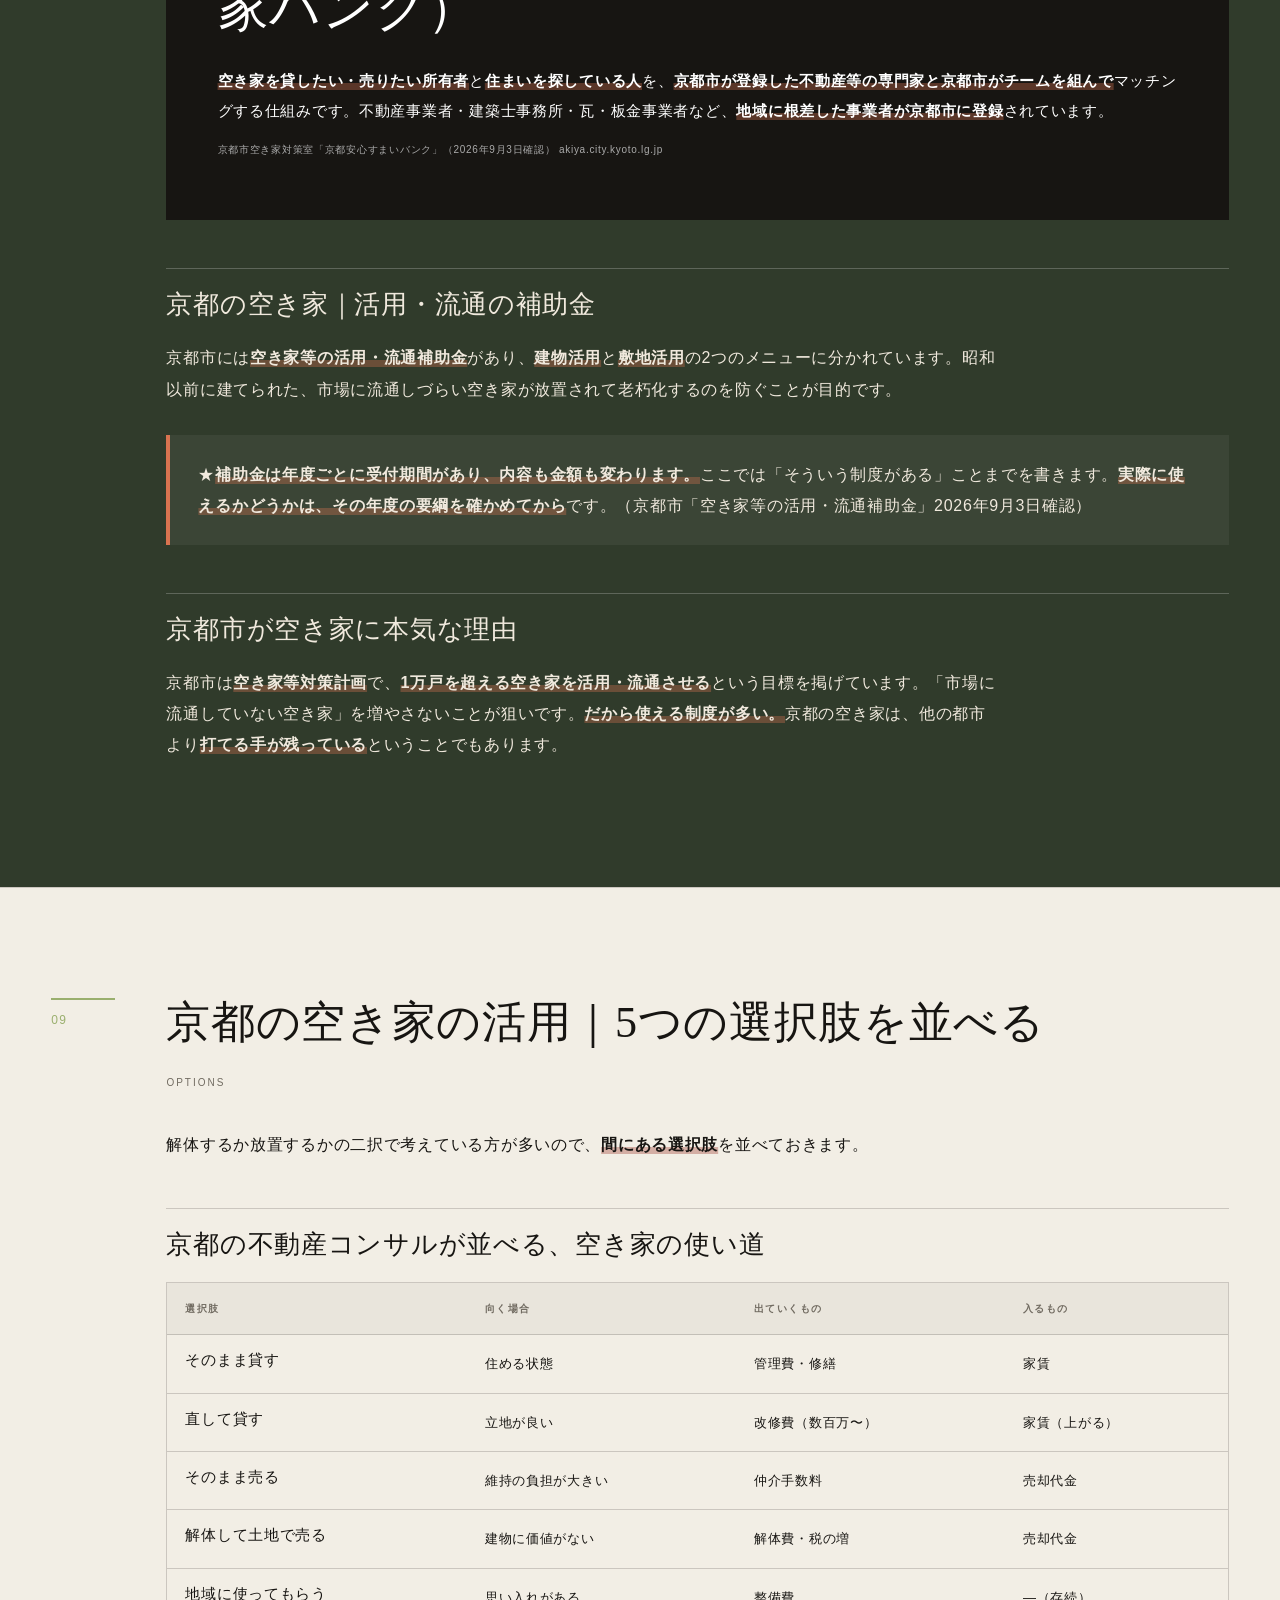
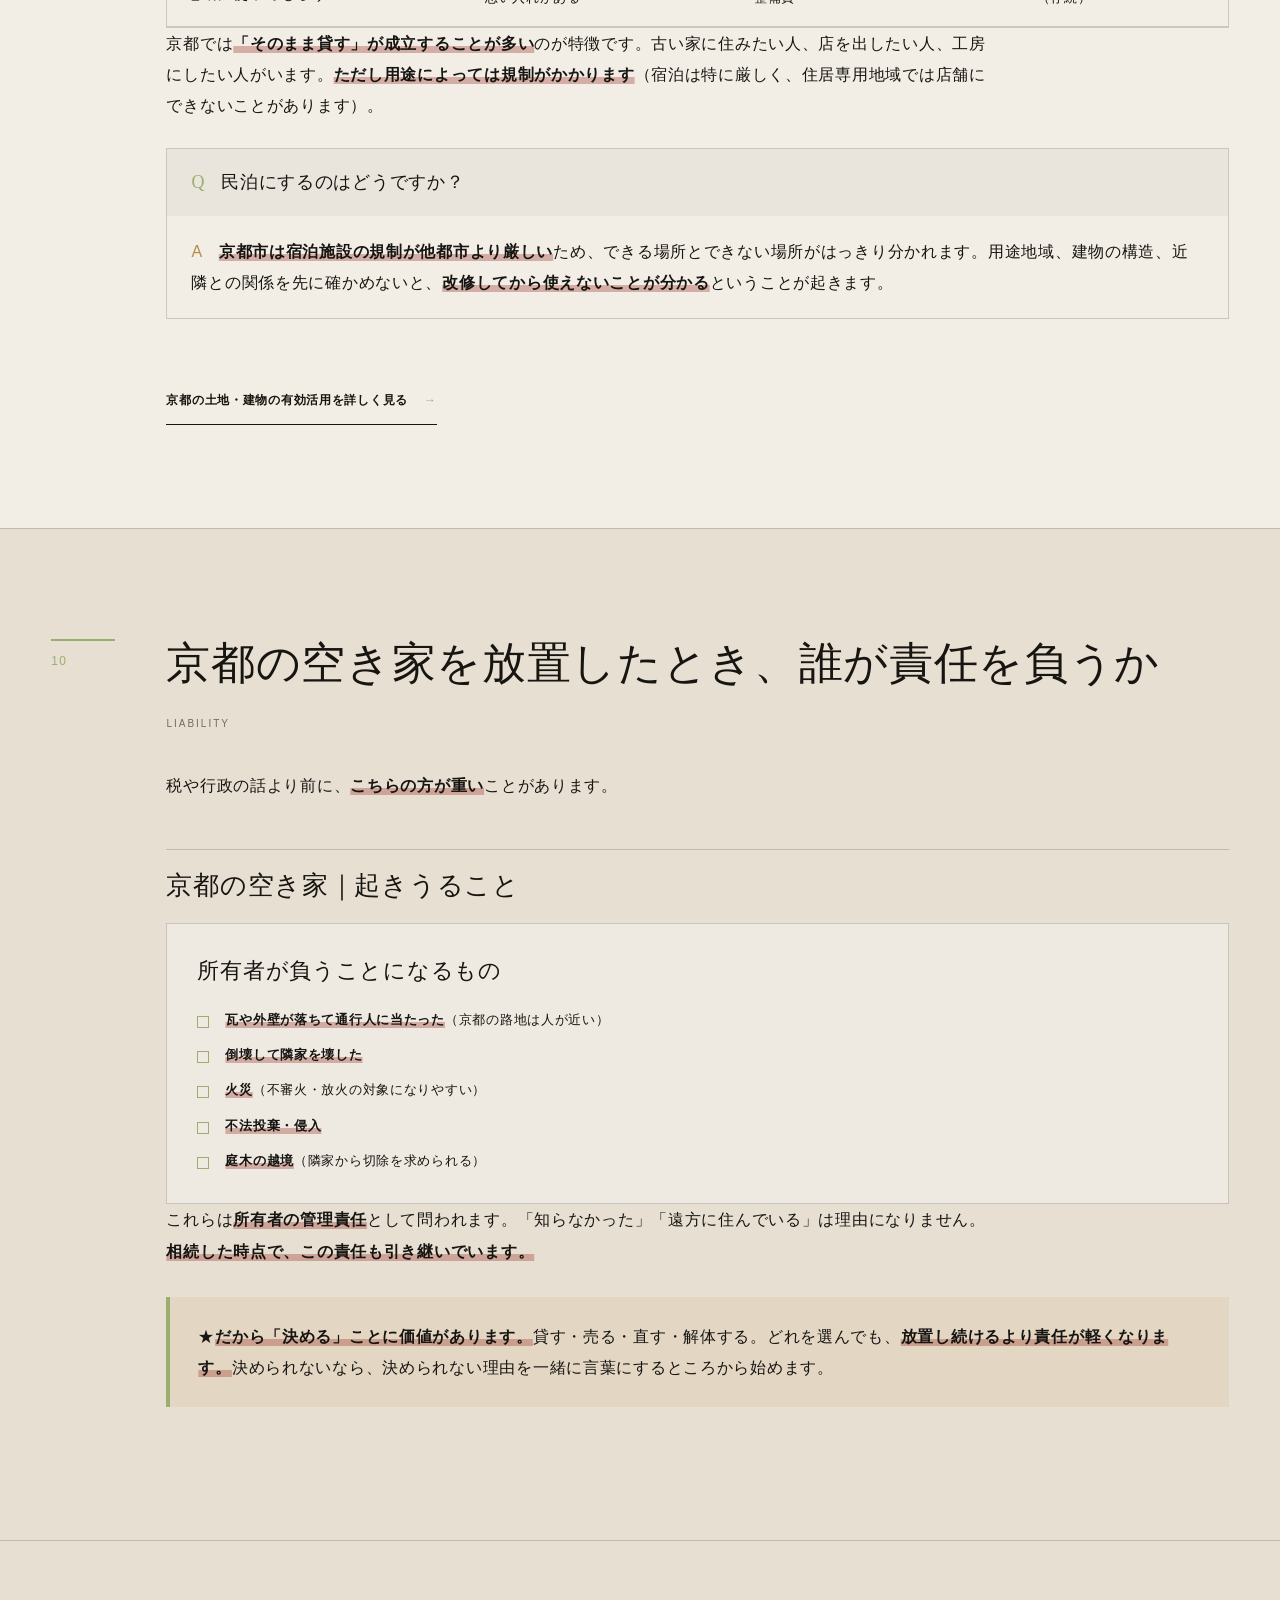
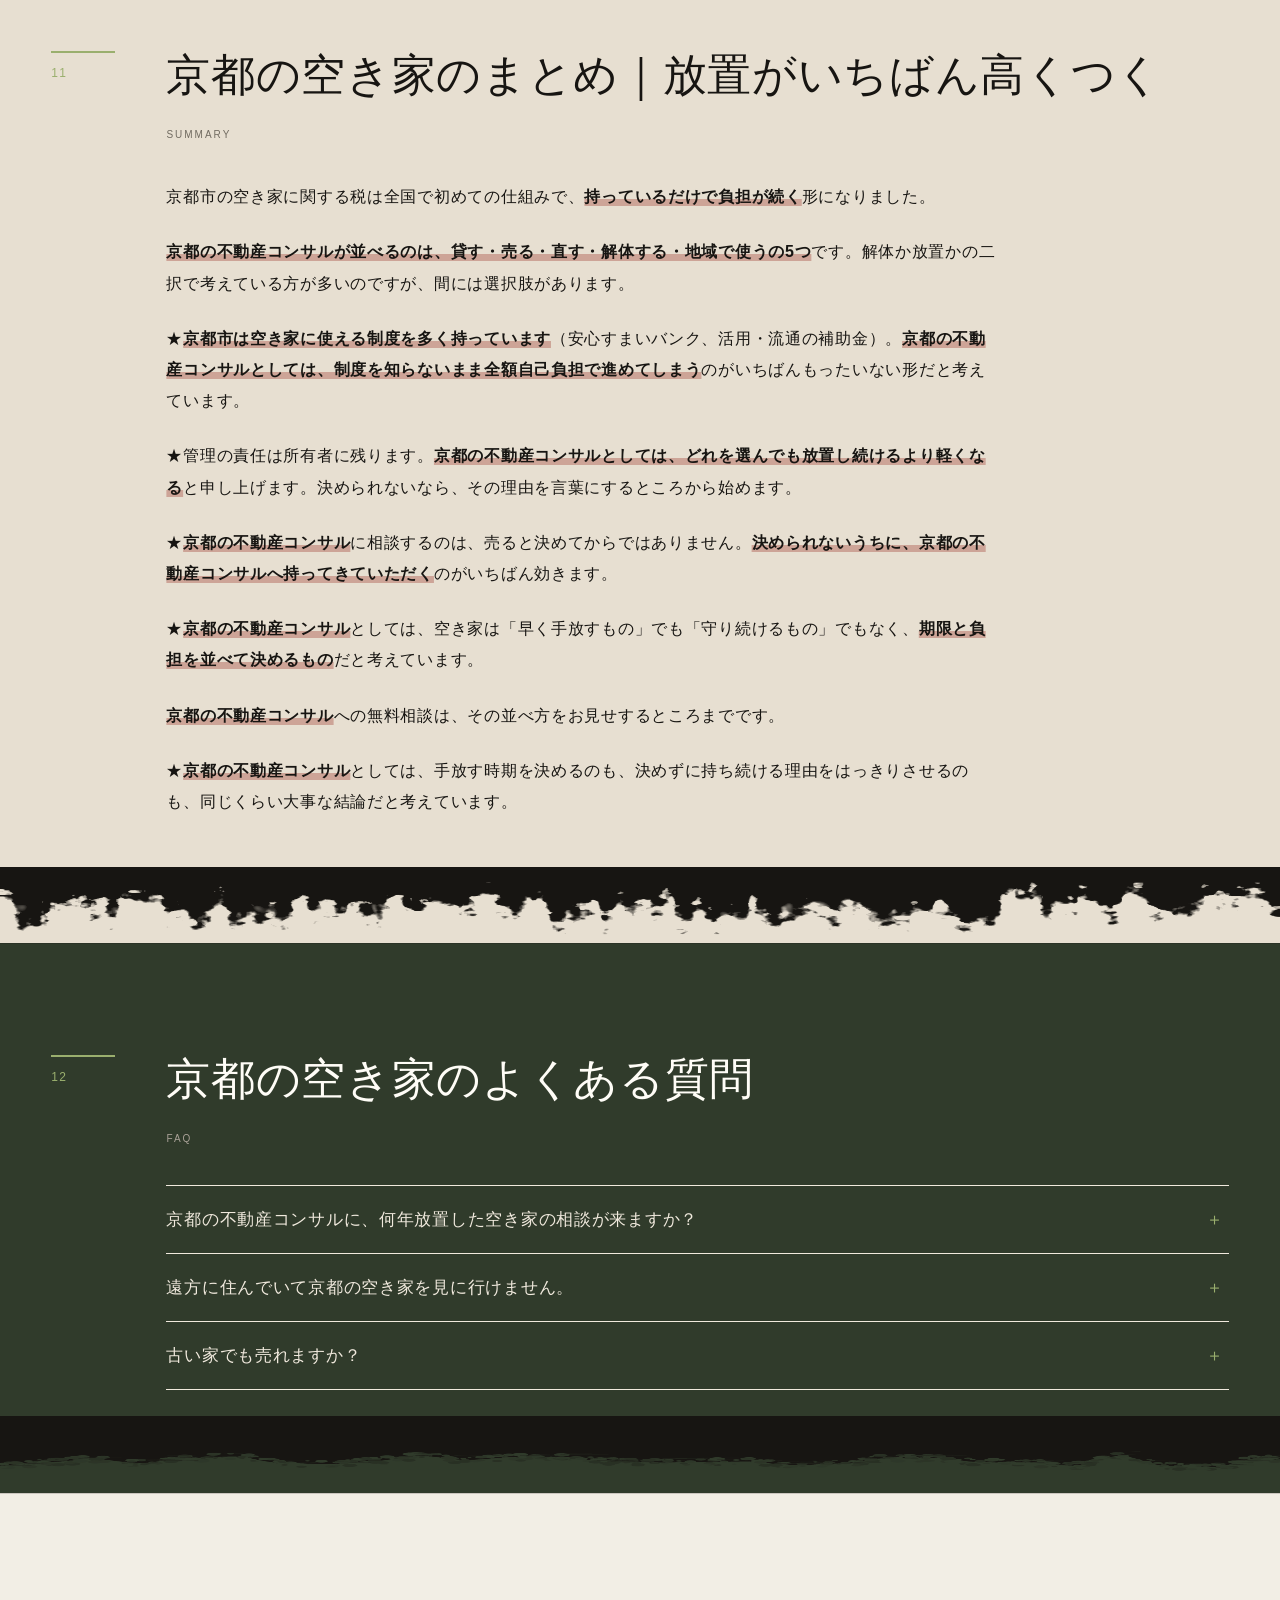
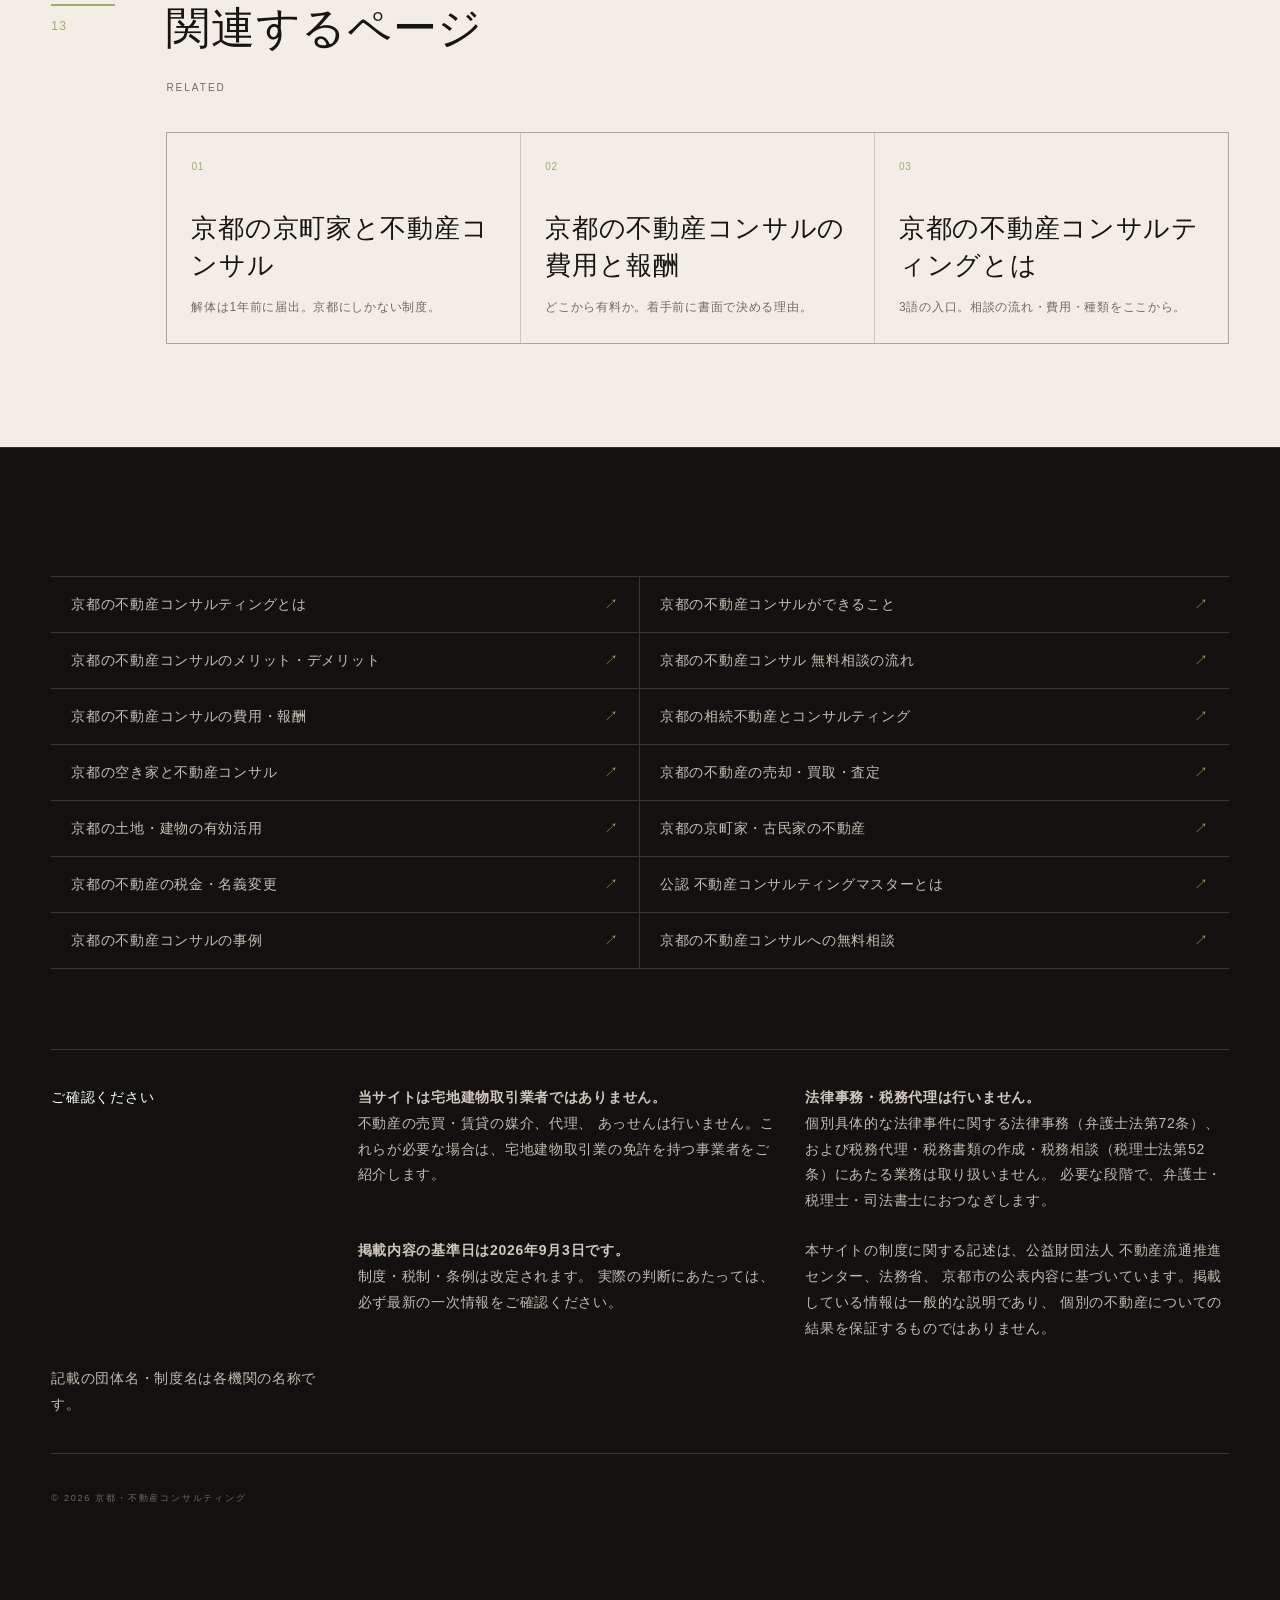
==== commit 89f57abe: "Fix reading layout and visibility across all 135 sections" ====
--- a/akiya/index.html
+++ b/akiya/index.html
@@ -38,10 +38,10 @@
 <link rel="mask-icon" href="../icons/safari-pinned-tab.svg" color="#8f2f27">
 <link rel="manifest" href="../site.webmanifest">
 <link rel="preload" as="image" href="../img/kyoto-consult-hero-v1.webp" fetchpriority="high">
-<link rel="stylesheet" href="../css/base.css">
-<link rel="stylesheet" href="../css/layouts.css">
-<link rel="stylesheet" href="../css/pages.css">
-<link rel="stylesheet" href="../css/polish.css">
+<link rel="stylesheet" href="../css/base.css?v=a2ab643b3f">
+<link rel="stylesheet" href="../css/layouts.css?v=2575b79964">
+<link rel="stylesheet" href="../css/pages.css?v=bf270d7a61">
+<link rel="stylesheet" href="../css/polish.css?v=f5eed3057f">
 <script type="application/ld+json">{"@context":"https://schema.org","@graph":[{"@type":"WebSite","@id":"https://akatsuki-5648.github.io/kyoto-fudosan-consult/#website","url":"https://akatsuki-5648.github.io/kyoto-fudosan-consult/","name":"京都の不動産コンサルティング","inLanguage":"ja","thumbnailUrl":"https://akatsuki-5648.github.io/kyoto-fudosan-consult/img/og_top-v2.png"},{"@type":"ProfessionalService","@id":"https://akatsuki-5648.github.io/kyoto-fudosan-consult/#biz","name":"京都の不動産コンサルティング","url":"https://akatsuki-5648.github.io/kyoto-fudosan-consult/","logo":"https://akatsuki-5648.github.io/kyoto-fudosan-consult/icons/icon-512.png","image":"https://akatsuki-5648.github.io/kyoto-fudosan-consult/img/og_top-v2.png","areaServed":{"@type":"AdministrativeArea","name":"京都府"},"knowsAbout":["不動産コンサルティング","相続","空き家","京町家","不動産の売却","土地活用","不動産の税金"],"description":"京都の不動産について、売る・貸す・活かす・遺すの前に、利害のない立場で選択肢を整理する不動産コンサルティング。"},{"@type":"BreadcrumbList","@id":"https://akatsuki-5648.github.io/kyoto-fudosan-consult/akiya/#crumb","itemListElement":[{"@type":"ListItem","position":1,"name":"ホーム","item":"https://akatsuki-5648.github.io/kyoto-fudosan-consult/"},{"@type":"ListItem","position":2,"name":"京都の空き家","item":"https://akatsuki-5648.github.io/kyoto-fudosan-consult/akiya/"}]},{"@type":"Article","@id":"https://akatsuki-5648.github.io/kyoto-fudosan-consult/akiya/#page","url":"https://akatsuki-5648.github.io/kyoto-fudosan-consult/akiya/","headline":"空き家にかかる京都市独自の税と、解体するか残すかの判断のしかた","description":"京都市は空き家と別荘に課税する非居住住宅利活用促進税を全国で初めて作りました。課税開始は令和12年度の予定です。管理不全空家・特定空家に指定されて勧告を受けると住宅用地の特例から外れ、固定資産税が上がります。建物を残すか解体するか、幅4m未満の路地で再建築できなくなる場合まで京都市の公表内容から具体的に書いています。","inLanguage":"ja","image":"https://akatsuki-5648.github.io/kyoto-fudosan-consult/img/og_akiya-v2.png","isPartOf":{"@id":"https://akatsuki-5648.github.io/kyoto-fudosan-consult/#website"},"breadcrumb":{"@id":"https://akatsuki-5648.github.io/kyoto-fudosan-consult/akiya/#crumb"},"about":{"@id":"https://akatsuki-5648.github.io/kyoto-fudosan-consult/#biz"}}]}</script>
 
 </head>
--- a/css/layouts.css
+++ b/css/layouts.css
@@ -15,7 +15,7 @@
 .kfc-split{display:grid;grid-template-columns:repeat(2,1fr);min-height:78vh;background:#171512;color:#fff}.kfc-split__side{position:relative;padding:clamp(70px,9vw,140px) var(--gutter);overflow:hidden}.kfc-split__side::before{content:"";position:absolute;inset:0;background-size:cover;background-position:center;opacity:.34;transition:1.2s var(--ease)}.kfc-split__side--l::before{background-image:url("../img/kyoto-consult-hero-v1.webp");clip-path:polygon(0 0,100% 0,86% 100%,0 100%)}.kfc-split__side--r::before{background-image:url("../img/kyoto-consult-paper-v1.webp");clip-path:polygon(14% 0,100% 0,100% 100%,0 100%)}.kfc-split[data-kfc-active="1"] .kfc-split__side::before{transform:scale(1.05)}.kfc-split__side>*{position:relative}.kfc-split__k{font-size:9px;letter-spacing:.28em;color:#d3a557}.kfc-split__t{font:clamp(30px,4vw,60px)/1.35 var(--serif)}.kfc-split__d{max-width:520px}.kfc-cta{text-align:center;padding:var(--space) var(--gutter);background:var(--wine);color:#fff}.kfc-cta__sub{font-size:10px;letter-spacing:.3em}.kfc-cta__t{font:clamp(35px,5vw,74px)/1.3 var(--serif)}.kfc-cta__d{max-width:660px;margin:0 auto 30px}.kfc-cta__btn{display:inline-grid;place-items:center;min-width:220px;height:62px;background:#fff;color:var(--wine);font-weight:700}
 
 /* 1 service atlas */
-.kfc-layout--atlas{background:#ddd3c4;padding:var(--gutter);display:grid;grid-template-columns:repeat(12,1fr);gap:var(--gutter)}.kfc-layout--atlas>.kfc-sec{grid-column:span 6;border:1px solid var(--line);padding:clamp(52px,6vw,90px) 0}.kfc-layout--atlas>#fields,.kfc-layout--atlas>#realcases,.kfc-layout--atlas>#summary,.kfc-layout--atlas>#faq,.kfc-layout--atlas>#related{grid-column:1/-1}.kfc-layout--atlas>.kfc-sec>.kfc-wrap{width:calc(100% - 56px);display:block}.kfc-layout--atlas .kfc-sec__no{float:right}.kfc-layout--atlas .kfc-sec__h{font-size:clamp(29px,3.2vw,48px);margin-bottom:28px}.kfc-layout--atlas .kfc-sec__en{margin-bottom:40px}.kfc-layout--atlas .kfc-read{max-width:none}.kfc-layout--atlas .kfc-cards{grid-template-columns:repeat(2,1fr)}
+.kfc-layout--atlas{background:#ddd3c4;padding:var(--gutter);display:grid;grid-template-columns:repeat(12,1fr);gap:var(--gutter)}.kfc-layout--atlas>.kfc-sec{grid-column:span 6;border:1px solid var(--line);padding:clamp(52px,6vw,90px) 0}.kfc-layout--atlas>#fields,.kfc-layout--atlas>#realcases,.kfc-layout--atlas>#summary,.kfc-layout--atlas>#faq,.kfc-layout--atlas>#related,.kfc-layout--atlas>.kfc-lead,.kfc-layout--atlas>.kfc-cut{grid-column:1/-1}.kfc-layout--atlas>.kfc-sec>.kfc-wrap{width:calc(100% - 56px);display:block}.kfc-layout--atlas .kfc-sec__no{float:right}.kfc-layout--atlas .kfc-sec__h{font-size:clamp(29px,3.2vw,48px);margin-bottom:28px}.kfc-layout--atlas .kfc-sec__en{margin-bottom:40px}.kfc-layout--atlas .kfc-read{max-width:none}.kfc-layout--atlas .kfc-cards{grid-template-columns:repeat(2,1fr)}
 /* 2 balance sheet */
 .kfc-layout--balance{display:grid;grid-template-columns:repeat(2,minmax(0,1fr));background:#152019}.kfc-layout--balance>#fit,.kfc-layout--balance>#compare,.kfc-layout--balance>#value,.kfc-layout--balance>.kfc-lead,.kfc-layout--balance>.kfc-cut,.kfc-layout--balance>#faq,.kfc-layout--balance>#related{grid-column:1/-1}.kfc-layout--balance>#pros{background:#ece6da}.kfc-layout--balance>#cons{background:#18211b}.kfc-layout--balance>#pros>.kfc-wrap,.kfc-layout--balance>#cons>.kfc-wrap{width:calc(100% - var(--gutter)*2);display:block}.kfc-layout--balance>#pros .kfc-sec__h,.kfc-layout--balance>#cons .kfc-sec__h{font-size:clamp(34px,4vw,62px);min-height:3em}.kfc-layout--balance>#pros .kfc-read,.kfc-layout--balance>#cons .kfc-read{max-width:none}
 /* 3 fee ledger */
--- a/css/polish.css
+++ b/css/polish.css
@@ -36,3 +36,247 @@
   .kfc-layout--market>#satei .kfc-read,.kfc-layout--market>#souba .kfc-read,
   .kfc-layout--conversation .kfc-read,.kfc-layout--conversation .kfc-table{width:100%;min-width:0}
 }
+
+/* Reading architecture: chapters share an axis; their content supplies the variety.
+   Never put a whole prose chapter in a decorative half/third-width grid cell. */
+#kfc-main .kfc-layout {
+  display:block;
+  padding:0;
+}
+#kfc-main .kfc-layout > .kfc-sec {
+  display:block;
+  width:100%;
+  min-height:0;
+  margin:0;
+  padding:clamp(72px,8vw,116px) 0;
+  transform:none;
+  clip-path:none;
+  box-shadow:none;
+  border:0;
+  border-top:1px solid var(--line);
+  background-color:var(--paper);
+  color:var(--ink);
+}
+#kfc-main .kfc-layout > .kfc-sec--tint {background-color:var(--paper2)}
+#kfc-main .kfc-layout > .kfc-sec--dark {background-color:var(--page-deep);color:var(--white)}
+#kfc-main .kfc-sec > .kfc-wrap {
+  display:grid;
+  width:min(calc(100% - var(--gutter)*2),var(--max));
+  grid-template-columns:64px minmax(0,1fr);
+  grid-template-rows:none;
+  gap:0 clamp(24px,4vw,64px);
+  align-items:start;
+}
+#kfc-main .kfc-sec > .kfc-wrap > * {
+  grid-column:2;
+  grid-row:auto;
+  min-width:0;
+  max-width:100%;
+}
+#kfc-main .kfc-sec > .kfc-wrap > .kfc-sec__no {
+  display:block;
+  grid-column:1;
+  grid-row:1 / 4;
+  float:none;
+  margin:8px 0 0;
+  padding-top:12px;
+  border-top:2px solid currentColor;
+  font:12px/1.4 var(--sans);
+  letter-spacing:.12em;
+  text-align:left;
+}
+#kfc-main .kfc-sec > .kfc-wrap > .kfc-sec__h {
+  grid-column:2;
+  grid-row:1;
+  width:min(100%,1000px);
+  min-height:0;
+  margin:0;
+  font:400 clamp(30px,3.45vw,50px)/1.48 var(--serif);
+  letter-spacing:.015em;
+  text-wrap:balance;
+  overflow-wrap:break-word;
+  word-break:normal;
+  word-break:auto-phrase;
+}
+#kfc-main .kfc-sec > .kfc-wrap > .kfc-sec__en {
+  grid-column:2;
+  grid-row:2;
+  width:auto;
+  margin:18px 0 38px;
+  writing-mode:horizontal-tb;
+  justify-self:start;
+  font-size:10px;
+  line-height:1.7;
+  letter-spacing:.2em;
+}
+#kfc-main .kfc-sec > .kfc-wrap > .kfc-read {
+  grid-column:2;
+  grid-row:auto;
+  width:100%;
+  max-width:100%;
+  margin-top:0;
+  padding:0;
+  border:0;
+  font-size:16px;
+  line-height:1.95;
+}
+#kfc-main .kfc-read > p,
+#kfc-main .kfc-sec > .kfc-wrap > p:not([class]) {
+  max-width:52em;
+}
+#kfc-main .kfc-sec > .kfc-wrap > :is(.kfc-cards,.kfc-help,.kfc-use,.kfc-step,.kfc-price,.kfc-figures,.kfc-vs,.kfc-table,.kfc-check) {
+  margin-top:28px;
+}
+#kfc-main .kfc-sec > .kfc-wrap > .kfc-more {margin-top:28px}
+#kfc-main .kfc-layout > :is(.kfc-lead,.kfc-cut) {
+  grid-column:auto;
+  width:100%;
+  max-width:none;
+  transform:none;
+  clip-path:none;
+}
+#kfc-main .kfc-layout > .kfc-lead {
+  min-height:0;
+  margin:0;
+  padding:clamp(72px,9vw,128px) 0;
+}
+#kfc-main .kfc-lead__t {
+  width:min(100%,1050px);
+  margin-inline:auto;
+  font-size:clamp(32px,4.3vw,62px);
+  line-height:1.5;
+}
+#kfc-main .kfc-sec--dark {border-top-color:var(--line-l)}
+#kfc-main .kfc-layout .kfc-cards {grid-template-columns:repeat(3,minmax(0,1fr))}
+#kfc-main .kfc-card {min-height:240px}
+#kfc-main .kfc-card__t {margin-top:30px}
+#kfc-main #related .kfc-card {min-height:210px}
+#kfc-main #related .kfc-sec__en {margin-bottom:8px}
+
+/* Distinct information treatments, without moving the reading axis. */
+#kfc-main .kfc-layout--atlas #fields .kfc-cards {
+  grid-template-columns:repeat(2,minmax(0,1fr));
+  gap:16px;
+  border:0;
+  background:transparent;
+}
+#kfc-main .kfc-layout--atlas #fields .kfc-card {
+  border-top:3px solid var(--page-accent);
+  background:#fffaf0;
+}
+#kfc-main .kfc-layout--balance > #pros {border-left:8px solid #75886c}
+#kfc-main .kfc-layout--balance > #cons {border-left:8px solid #c39a57}
+#kfc-main .kfc-layout--ledger > .kfc-sec {
+  background-image:linear-gradient(90deg,transparent 0,transparent calc(var(--gutter) + 31px),#b58a4a24 calc(var(--gutter) + 31px),#b58a4a24 calc(var(--gutter) + 32px),transparent calc(var(--gutter) + 32px));
+}
+#kfc-main .kfc-layout--ledger #pricing .kfc-price__i:nth-child(2) {transform:none}
+#kfc-main .kfc-layout--timeline::before,
+#kfc-main .kfc-layout--timeline > .kfc-sec::before {display:none}
+#kfc-main .kfc-layout--timeline .kfc-step {border:0}
+#kfc-main .kfc-layout--timeline #steps .kfc-read {border-left:1px solid #819578;padding-left:32px}
+#kfc-main .kfc-layout--timeline #steps .kfc-sub {position:relative;border-top:0}
+#kfc-main .kfc-layout--timeline #steps .kfc-sub::before {
+  content:"";
+  position:absolute;
+  left:-38px;
+  top:30px;
+  width:11px;
+  height:11px;
+  border-radius:50%;
+  background:#5c7553;
+  box-shadow:0 0 0 5px var(--paper);
+}
+#kfc-main .kfc-layout--timeline .kfc-step__i {
+  position:relative;
+  grid-template-columns:64px minmax(0,1fr);
+  border-bottom:0;
+  padding:20px 0 34px;
+}
+#kfc-main .kfc-layout--timeline .kfc-step__i::before {
+  content:"";
+  position:absolute;
+  top:40px;
+  bottom:0;
+  left:24px;
+  border-left:1px solid #819578;
+}
+#kfc-main .kfc-layout--timeline .kfc-step__i:last-child::before {display:none}
+#kfc-main .kfc-layout--timeline .kfc-step__n {
+  width:48px;
+  height:48px;
+  display:grid;
+  place-items:center;
+  border:1px solid #819578;
+  border-radius:50%;
+  background:var(--paper);
+  z-index:1;
+}
+#kfc-main .kfc-layout--deadline > .kfc-sec {clip-path:none}
+#kfc-main .kfc-layout--deadline > #deadline {border-top:8px solid #cd9b54}
+#kfc-main .kfc-layout--triage > :is(#official,#tax,#keep) {min-height:0}
+#kfc-main .kfc-layout--triage > #official {border-top:8px solid #879771}
+#kfc-main .kfc-layout--triage > #tax {border-top:8px solid #c89545}
+#kfc-main .kfc-layout--triage > #keep {border-top:8px solid #92674d}
+#kfc-main .kfc-layout--market > :is(#satei,#souba) {min-height:0;display:block}
+#kfc-main .kfc-layout--market .kfc-check {border-left:4px solid #4e8879}
+#kfc-main .kfc-layout--parcel > #methods {
+  background-image:linear-gradient(#947d5220 1px,transparent 1px),linear-gradient(90deg,#947d5220 1px,transparent 1px);
+  background-size:40px 40px;
+}
+#kfc-main .kfc-layout--heritage > .kfc-sec {border-left:8px solid #8f4432}
+#kfc-main .kfc-layout--heritage > #ordinance {border-top:8px solid var(--verm);border-bottom:0}
+#kfc-main .kfc-layout--accounting .kfc-table {background:var(--paper)}
+#kfc-main .kfc-layout--accounting .kfc-sec--dark .kfc-table {background:#152536}
+#kfc-main .kfc-layout--credential > .kfc-sec {transform:none;border-top:1px solid #8e774d}
+#kfc-main .kfc-layout--credential .kfc-check {border:1px solid #a68c5a}
+#kfc-main .kfc-layout--casefiles > .kfc-sec {box-shadow:none}
+#kfc-main .kfc-layout--casefiles #casetypes .kfc-cards {grid-template-columns:repeat(2,minmax(0,1fr))}
+#kfc-main .kfc-layout--casefiles #casetypes .kfc-card {border-top:4px solid var(--verm)}
+#kfc-main .kfc-layout--conversation > #window {min-height:0;border-top:8px solid #cfa369}
+#kfc-main .kfc-layout--conversation > #firstday {min-height:0}
+
+/* Wide navigation and comparison components need room, not nested tiny columns. */
+#kfc-main .kfc-help {grid-template-columns:repeat(2,minmax(0,1fr));gap:16px}
+#kfc-main .kfc-help__i:nth-child(n) {grid-column:auto;min-height:250px}
+#kfc-main .kfc-table {max-width:100%}
+#kfc-main .kfc-price__i {min-width:0}
+.kfc-price__i {color:var(--ink)}
+.kfc-price__v {color:#795129}
+.kfc-layout--ledger .kfc-price__i:nth-child(2) .kfc-price__v {color:#ecd0a0}
+.kfc-layout--ledger .kfc-price__i:nth-child(2) .kfc-price__t {color:#ddc8b5}
+.kfc-sec--dark .kfc-figures__n {color:#d7b888}
+#kfc-main .kfc-two > div {min-width:0}
+#kfc-main .kfc-vs > .kfc-vs__i--b {background:var(--ink);color:var(--white)}
+/* Reading copy must never depend on an observer reaching a visibility threshold. */
+#kfc-main :is(.kfc-sec,.kfc-lead) [data-reveal] {
+  opacity:1;
+  clip-path:none;
+  transform:none;
+}
+
+@media(max-width:980px) {
+  #kfc-main .kfc-sec > .kfc-wrap {grid-template-columns:42px minmax(0,1fr);gap:0 22px}
+  #kfc-main .kfc-sec > .kfc-wrap > .kfc-sec__h {font-size:clamp(28px,4.6vw,40px)}
+  #kfc-main .kfc-sec > .kfc-wrap > .kfc-read {font-size:15px}
+  #kfc-main .kfc-layout .kfc-cards {grid-template-columns:repeat(2,minmax(0,1fr))}
+  #kfc-main .kfc-layout > .kfc-sec {margin:0;padding-block:68px}
+  #kfc-main .kfc-help {grid-template-columns:repeat(2,minmax(0,1fr))}
+  #kfc-main .kfc-price {grid-template-columns:1fr}
+}
+@media(max-width:600px) {
+  #kfc-main .kfc-sec > .kfc-wrap {display:block;width:calc(100% - 40px)}
+  #kfc-main .kfc-sec > .kfc-wrap > .kfc-sec__no {float:none;width:42px;margin:0 0 24px;padding-top:8px;font-size:10px}
+  #kfc-main .kfc-sec > .kfc-wrap > .kfc-sec__h {font-size:28px;line-height:1.55;letter-spacing:0}
+  #kfc-main .kfc-sec > .kfc-wrap > .kfc-sec__en {margin:16px 0 30px;font-size:9px;letter-spacing:.12em}
+  #kfc-main .kfc-sec > .kfc-wrap > .kfc-read {font-size:15px;line-height:1.9}
+  #kfc-main .kfc-layout .kfc-cards,
+  #kfc-main .kfc-layout--atlas #fields .kfc-cards,
+  #kfc-main .kfc-layout--casefiles #casetypes .kfc-cards,
+  #kfc-main .kfc-help {display:grid;grid-template-columns:minmax(0,1fr)}
+  #kfc-main .kfc-layout > .kfc-sec {padding-block:56px}
+  #kfc-main .kfc-layout--heritage > .kfc-sec,
+  #kfc-main .kfc-layout--balance > :is(#pros,#cons) {border-left-width:4px}
+  #kfc-main .kfc-lead__t {font-size:30px;line-height:1.6}
+  #kfc-main .kfc-card {min-height:210px}
+  #kfc-main .kfc-table th,#kfc-main .kfc-table td {padding:14px}
+}
